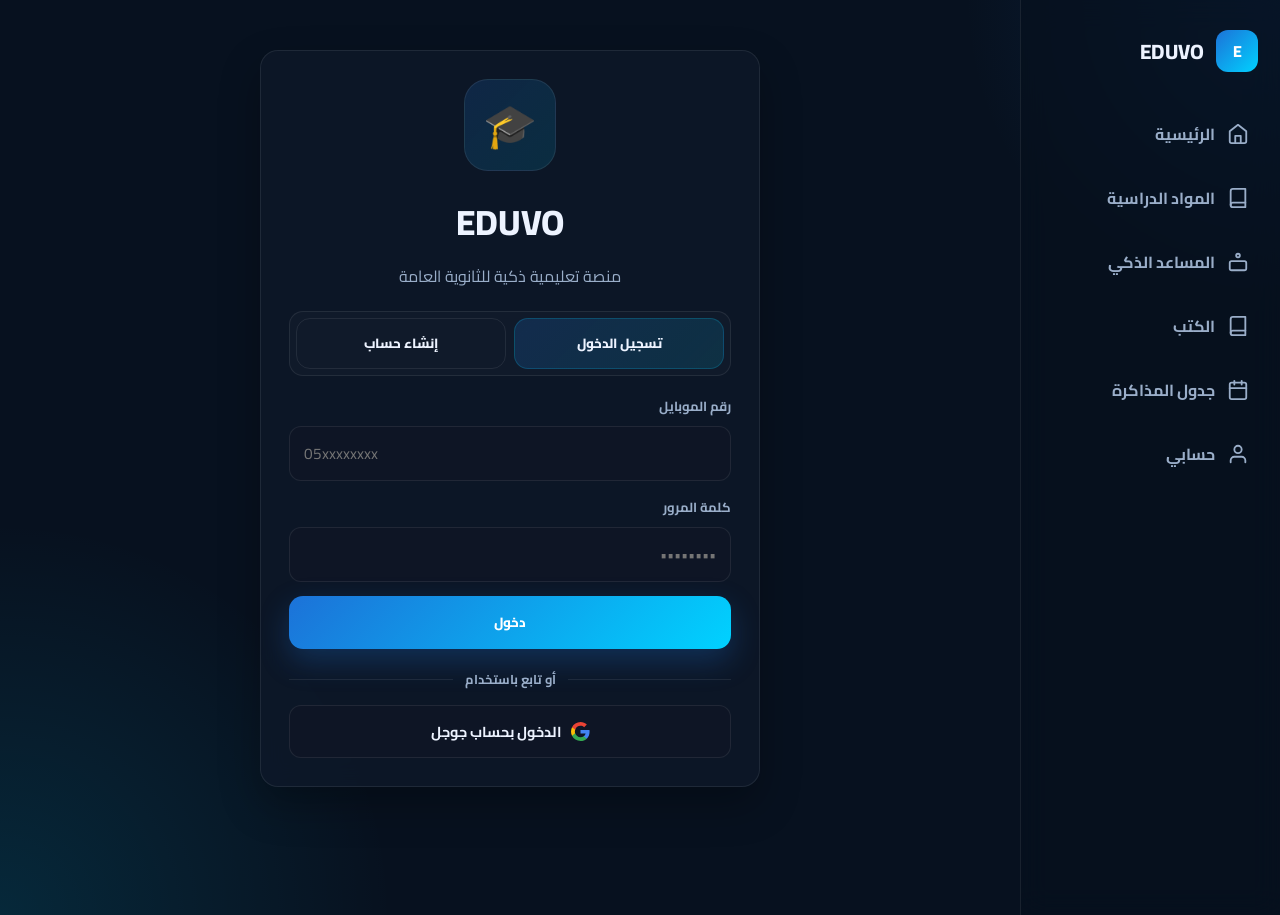
==== index.html @ dee711e6 "Add files via upload" ====
﻿<!DOCTYPE html>
<html lang="ar" dir="rtl">
<head>
  <meta charset="UTF-8" />
  <meta name="viewport" content="width=device-width, initial-scale=1.0, maximum-scale=1.0, user-scalable=no" />
  <title>EDUVO | منصة تعليمية ذكية</title>
  <link rel="preconnect" href="https://fonts.googleapis.com" />
  <link rel="preconnect" href="https://fonts.gstatic.com" crossorigin />
  <link href="https://fonts.googleapis.com/css2?family=Cairo:wght@300;400;500;600;700;800&display=swap" rel="stylesheet" />
  <style>
    :root {
      --bg: #07111f;
      --bg-soft: #0d1a2f;
      --bg-card: rgba(15, 25, 42, 0.78);
      --bg-card-strong: rgba(19, 30, 48, 0.9);
      --bg-input: rgba(15, 23, 38, 0.9);
      --accent: #1c72d8;
      --accent-2: #00d2ff;
      --gold: #ffb703;
      --text: #edf3ff;
      --muted: #9aaec9;
      --border: rgba(255,255,255,0.08);
      --shadow: 0 18px 40px rgba(0,0,0,0.28);
      --sidebar-width: 260px;
    }

    body.light-theme {
      --bg: #edf4ff;
      --bg-soft: #f8fbff;
      --bg-card: rgba(255,255,255,0.82);
      --bg-card-strong: rgba(255,255,255,0.94);
      --bg-input: #e8eef8;
      --accent: #1c72d8;
      --accent-2: #2c9efc;
      --gold: #d97706;
      --text: #11213c;
      --muted: #5d7290;
      --border: rgba(17, 33, 60, 0.09);
      --shadow: 0 16px 34px rgba(20, 40, 70, 0.08);
    }

    * { box-sizing: border-box; margin: 0; padding: 0; font-family: 'Cairo', sans-serif; }

    html, body {
      width: 100%;
      min-height: 100%;
      background:
        radial-gradient(circle at top right, rgba(28, 114, 216, 0.18), transparent 20%),
        radial-gradient(circle at bottom left, rgba(0, 210, 255, 0.12), transparent 25%),
        var(--bg);
      color: var(--text);
      direction: rtl;
      overflow-x: hidden;
    }

    body {
      -webkit-tap-highlight-color: transparent;
    }

    #app-shell {
      display: flex;
      width: 100vw;
      min-height: 100vh;
      background: transparent;
    }

    .sidebar {
      width: var(--sidebar-width);
      background: rgba(7, 16, 29, 0.7);
      border-left: 1px solid var(--border);
      backdrop-filter: blur(14px);
      -webkit-backdrop-filter: blur(14px);
      padding: 22px 16px;
      display: flex;
      flex-direction: column;
      gap: 8px;
    }

    body.light-theme .sidebar {
      background: rgba(255,255,255,0.72);
    }

    .main-content {
      flex: 1;
      position: relative;
      overflow-y: auto;
      padding: 20px 18px 110px;
      background: transparent;
    }

    .screen {
      display: none;
      max-width: 1100px;
      margin: 0 auto;
      min-height: 100%;
    }

    .screen.active {
      display: block;
      animation: screenFadeIn 0.4s ease;
    }

    @keyframes screenFadeIn {
      from { opacity: 0; transform: translateY(10px); }
      to { opacity: 1; transform: translateY(0); }
    }

    @keyframes fadeInUp {
      from { opacity: 0; transform: translateY(16px); }
      to { opacity: 1; transform: translateY(0); }
    }

    .fade-in-up {
      animation: fadeInUp 0.5s ease both;
    }

    .glass-card {
      background: var(--bg-card);
      border: 1px solid var(--border);
      backdrop-filter: blur(12px);
      -webkit-backdrop-filter: blur(12px);
      border-radius: 18px;
      padding: 20px;
      box-shadow: var(--shadow);
      margin-bottom: 18px;
      transition: transform 0.25s ease, box-shadow 0.25s ease, border-color 0.25s ease;
    }

    .glass-card:hover {
      transform: translateY(-3px);
      border-color: rgba(0,210,255,0.25);
      box-shadow: 0 12px 30px rgba(0,0,0,0.25);
    }

    button, .btn-primary, .btn-secondary, .btn-social {
      transition: transform 0.15s ease, opacity 0.15s ease, filter 0.15s ease;
    }

    button:active, .btn-primary:active, .btn-secondary:active, .btn-social:active {
      transform: scale(0.97);
    }

    .header {
      display: flex;
      justify-content: space-between;
      align-items: center;
      margin-bottom: 18px;
      padding-top: 4px;
    }

    .header h2, .header h1, .glass-card h3, .glass-card h4 { color: var(--text); }

    .sidebar-item, .nav-item {
      display: flex;
      align-items: center;
      gap: 12px;
      color: var(--muted);
      background: transparent;
      border: 1px solid transparent;
      border-radius: 12px;
      padding: 12px 14px;
      cursor: pointer;
      transition: 0.3s ease;
      font-weight: 700;
    }

    .sidebar-item.active, .nav-item.active {
      background: rgba(0, 210, 255, 0.1);
      color: var(--accent-2);
      border-color: rgba(0, 210, 255, 0.2);
    }

    .svg-icon {
      width: 22px;
      height: 22px;
      stroke: currentColor;
      fill: none;
      stroke-width: 2;
      stroke-linecap: round;
      stroke-linejoin: round;
    }

    .input-control, select, input {
      width: 100%;
      border: 1px solid var(--border);
      border-radius: 12px;
      background: var(--bg-input);
      padding: 12px 14px;
      color: var(--text);
      outline: none;
      font-size: 0.96rem;
      transition: 0.2s ease;
    }

    .input-control:focus, select:focus, input:focus {
      border-color: rgba(0, 210, 255, 0.5);
      box-shadow: 0 0 0 3px rgba(0,210,255,0.12);
    }

    .input-group {
      margin-bottom: 14px;
    }

    .input-group label {
      display: block;
      margin-bottom: 8px;
      color: var(--muted);
      font-weight: 700;
      font-size: 0.82rem;
    }

    .btn-primary, .btn-secondary {
      display: inline-flex;
      justify-content: center;
      align-items: center;
      width: 100%;
      border: none;
      border-radius: 14px;
      cursor: pointer;
      font-weight: 800;
      padding: 14px 18px;
      transition: transform 0.2s ease, opacity 0.2s ease;
    }

    .btn-primary {
      color: white;
      background: linear-gradient(135deg, var(--accent), var(--accent-2));
      box-shadow: 0 12px 30px rgba(28,114,216,0.28);
    }

    .btn-primary:hover, .btn-secondary:hover { transform: translateY(-1px); }

    .btn-secondary {
      color: var(--text);
      background: transparent;
      border: 1px solid var(--border);
    }

    .auth-form { display: none; }
    .auth-form.active { display: block; }
    .auth-tab.active {
      background: linear-gradient(135deg, rgba(28,114,216,0.2), rgba(0,210,255,0.12));
      border-color: rgba(0,210,255,0.2);
      color: var(--text);
    }

    .social-divider {
      display: flex;
      align-items: center;
      gap: 12px;
      margin: 18px 0 14px;
      color: var(--muted);
      font-size: 0.8rem;
      font-weight: 700;
    }

    .social-divider::before, .social-divider::after {
      content: "";
      flex: 1;
      height: 1px;
      background: var(--border);
    }

    .social-buttons {
      display: grid;
      grid-template-columns: repeat(2, minmax(0, 1fr));
      gap: 10px;
    }

    .btn-social {
      display: flex;
      align-items: center;
      justify-content: center;
      gap: 9px;
      border-radius: 12px;
      border: 1px solid var(--border);
      background: var(--bg-input);
      color: var(--text);
      padding: 12px 10px;
      font-weight: 700;
      font-size: 0.9rem;
      cursor: pointer;
      transition: transform 0.2s ease, border-color 0.2s ease;
    }

    .btn-social:hover {
      transform: translateY(-1px);
      border-color: rgba(255,255,255,0.22);
    }

    .btn-social svg { width: 19px; height: 19px; flex-shrink: 0; }

    .grid-2 {
      display: grid;
      grid-template-columns: repeat(2, minmax(0, 1fr));
      gap: 16px;
    }

    .subject-card {
      background: var(--bg-card);
      border: 1px solid var(--border);
      border-radius: 18px;
      padding: 18px;
      cursor: pointer;
      transition: transform 0.2s ease, border-color 0.2s ease;
      box-shadow: var(--shadow);
    }

    .subject-card:hover {
      transform: translateY(-2px);
      border-color: rgba(0,210,255,0.24);
    }

    .subject-details-panel {
      display: flex;
      flex-direction: column;
      gap: 18px;
    }

    .subject-feature {
      display: flex;
      gap: 16px;
      padding: 18px;
      border-radius: 18px;
      background: rgba(28,114,216,0.08);
      border: 1px solid rgba(0,210,255,0.18);
    }

    .subject-feature-icon {
      width: 58px;
      height: 58px;
      border-radius: 16px;
      background: linear-gradient(135deg, var(--accent), var(--accent-2));
      display: flex;
      align-items: center;
      justify-content: center;
      font-size: 1.8rem;
      flex-shrink: 0;
    }

    .teacher-grid {
      display: grid;
      grid-template-columns: repeat(2, minmax(0, 1fr));
      gap: 14px;
    }

    .teacher-card {
      background: rgba(255,255,255,0.02);
      border: 1px solid var(--border);
      border-radius: 14px;
      padding: 14px;
    }

    .teacher-head {
      display: flex;
      gap: 12px;
      align-items: center;
      margin-bottom: 10px;
    }

    .teacher-photo {
      width: 58px;
      height: 58px;
      border-radius: 50%;
      object-fit: cover;
      border: 2px solid rgba(0,210,255,0.22);
    }

    .teacher-name {
      font-weight: 800;
      margin-bottom: 4px;
    }

    .teacher-meta {
      display: flex;
      justify-content: space-between;
      font-size: 0.72rem;
      color: var(--muted);
    }

    .teacher-card p {
      color: var(--muted);
      line-height: 1.7;
      margin-bottom: 8px;
    }

    .teacher-cta {
      display: inline-flex;
      justify-content: center;
      align-items: center;
      text-decoration: none;
      width: 100%;
      background: linear-gradient(135deg, var(--accent), var(--accent-2));
      color: white;
      border-radius: 10px;
      padding: 10px 12px;
      font-weight: 700;
    }

    .bottom-nav {
      position: fixed;
      left: 50%;
      bottom: 12px;
      transform: translateX(-50%);
      width: calc(100% - 18px);
      max-width: 520px;
      height: 74px;
      background: rgba(13, 18, 30, 0.7);
      border: 1px solid var(--border);
      border-radius: 20px;
      backdrop-filter: blur(16px);
      -webkit-backdrop-filter: blur(16px);
      box-shadow: var(--shadow);
      display: none;
      justify-content: space-around;
      align-items: center;
      z-index: 10;
    }

    body.light-theme .bottom-nav {
      background: rgba(255,255,255,0.8);
    }

    .nav-item {
      width: 25%;
      height: 100%;
      flex-direction: column;
      justify-content: center;
      gap: 4px;
      font-size: 0.7rem;
      border-radius: 14px;
    }

    .chat-container {
      display: flex;
      flex-direction: column;
      gap: 10px;
      min-height: 300px;
      max-height: 48vh;
      overflow-y: auto;
      background: rgba(255,255,255,0.02);
      border: 1px solid var(--border);
      border-radius: 18px;
      padding: 14px;
      margin-bottom: 14px;
    }

    .chat-bubble {
      max-width: 82%;
      padding: 12px 16px;
      border-radius: 15px;
      line-height: 1.7;
      font-size: 0.9rem;
    }

    .chat-ai {
      align-self: flex-start;
      background: var(--bg-card-strong);
      border: 1px solid var(--border);
      color: var(--text);
    }

    .chat-user {
      align-self: flex-end;
      background: linear-gradient(135deg, var(--accent), var(--accent-2));
      color: white;
    }

    @media (max-width: 980px) {
      .sidebar { display: none; }
      .main-content { padding-bottom: 120px; }
      .bottom-nav { display: flex; }
      .teacher-grid, .grid-2 { grid-template-columns: 1fr; }
    }

    @media (max-width: 560px) {
      .glass-card { padding: 16px; }
      .header h2 { font-size: 1.4rem; }
      .subject-feature { flex-direction: column; }
    }
  </style>
</head>
<body>
  <div id="app-shell">
    <aside class="sidebar" aria-label="قائمة جانبية">
      <div style="display:flex; align-items:center; gap:12px; margin-bottom:18px; padding:8px 6px;">
        <div style="width:42px; height:42px; display:flex; align-items:center; justify-content:center; border-radius:12px; background:linear-gradient(135deg, var(--accent), var(--accent-2)); font-weight:800; color:#fff;">E</div>
        <div style="font-size:1.3rem; font-weight:800;">EDUVO</div>
      </div>

      <div class="sidebar-item active" data-target="screen-dashboard">
        <svg class="svg-icon" viewBox="0 0 24 24"><path d="M3 9l9-7 9 7v11a2 2 0 0 1-2 2H5a2 2 0 0 1-2-2z"/><path d="M9 21v-7h6v7"/></svg>
        <span>الرئيسية</span>
      </div>
      <div class="sidebar-item" data-target="screen-subjects">
        <svg class="svg-icon" viewBox="0 0 24 24"><path d="M4 19.5A2.5 2.5 0 0 1 6.5 17H20"/><path d="M6.5 2H20v20H6.5A2.5 2.5 0 0 1 4 19.5v-15A2.5 2.5 0 0 1 6.5 2z"/></svg>
        <span>المواد الدراسية</span>
      </div>
      <div class="sidebar-item" data-target="screen-ai">
        <svg class="svg-icon" viewBox="0 0 24 24"><rect x="3" y="11" width="18" height="10" rx="2"/><circle cx="12" cy="5" r="2"/></svg>
        <span>المساعد الذكي</span>
      </div>
      <div class="sidebar-item" data-target="screen-books">
        <svg class="svg-icon" viewBox="0 0 24 24"><path d="M4 19.5A2.5 2.5 0 0 1 6.5 17H20"/><path d="M6.5 2H20v20H6.5A2.5 2.5 0 0 1 4 19.5v-15A2.5 2.5 0 0 1 6.5 2z"/></svg>
        <span>الكتب</span>
      </div>
      <div class="sidebar-item" data-target="screen-planner">
        <svg class="svg-icon" viewBox="0 0 24 24"><rect x="3" y="4" width="18" height="18" rx="2"/><line x1="16" y1="2" x2="16" y2="6"/><line x1="8" y1="2" x2="8" y2="6"/><line x1="3" y1="10" x2="21" y2="10"/></svg>
        <span>جدول المذاكرة</span>
      </div>
      <div class="sidebar-item" data-target="screen-profile">
        <svg class="svg-icon" viewBox="0 0 24 24"><path d="M20 21v-2a4 4 0 0 0-4-4H8a4 4 0 0 0-4 4v2"/><circle cx="12" cy="7" r="4"/></svg>
        <span>حسابي</span>
      </div>
    </aside>

    <main class="main-content">
      <section id="screen-auth" class="screen active">
        <div style="max-width: 500px; margin: 30px auto 0;">
          <div class="glass-card" style="padding: 28px;">
            <div style="text-align: center; margin-bottom: 20px;">
              <div style="width: 92px; height: 92px; display:flex; align-items:center; justify-content:center; border-radius: 24px; margin: 0 auto 18px; background: linear-gradient(135deg, rgba(28,114,216,0.18), rgba(0,210,255,0.12)); border: 1px solid var(--border); font-size: 2.7rem;">🎓</div>
              <h1 style="font-size: 2.2rem; font-weight: 800; margin-bottom: 6px;">EDUVO</h1>
              <p style="color: var(--muted);">منصة تعليمية ذكية للثانوية العامة</p>
            </div>

            <div style="display:flex; gap:8px; background: rgba(255,255,255,0.02); border:1px solid var(--border); border-radius:14px; padding:6px; margin-bottom:18px;">
              <button type="button" class="btn-secondary auth-tab active" data-auth-tab="login" style="width:50%; padding:12px 10px;">تسجيل الدخول</button>
              <button type="button" class="btn-secondary auth-tab" data-auth-tab="signup" style="width:50%; padding:12px 10px;">إنشاء حساب</button>
            </div>

            <form id="login-form" class="auth-form active">
              <div class="input-group">
                <label>رقم الموبايل</label>
                <input id="login-phone" type="tel" inputmode="numeric" class="input-control" placeholder="05xxxxxxxx" />
              </div>
              <div class="input-group">
                <label>كلمة المرور</label>
                <input id="login-password" type="password" class="input-control" placeholder="••••••••" />
              </div>
              <button type="button" id="login-btn" class="btn-primary">دخول</button>

              <div class="social-divider"><span>أو تابع باستخدام</span></div>
              <div class="social-buttons" style="grid-template-columns: 1fr;">
                <button type="button" class="btn-social" id="google-login-btn">
                  <svg viewBox="0 0 24 24"><path fill="#4285F4" d="M23.49 12.27c0-.79-.07-1.54-.19-2.27H12v4.51h6.47c-.29 1.48-1.14 2.73-2.4 3.58v3h3.86c2.26-2.09 3.56-5.17 3.56-8.82z"/><path fill="#34A853" d="M12 24c3.24 0 5.95-1.08 7.93-2.91l-3.86-3c-1.08.72-2.45 1.15-4.07 1.15-3.13 0-5.78-2.11-6.73-4.96H1.29v3.09C3.26 21.3 7.31 24 12 24z"/><path fill="#FBBC05" d="M5.27 14.28A7.2 7.2 0 0 1 4.89 12c0-.79.14-1.56.38-2.28V6.63H1.29A11.96 11.96 0 0 0 0 12c0 1.93.46 3.76 1.29 5.37l3.98-3.09z"/><path fill="#EA4335" d="M12 4.75c1.76 0 3.34.6 4.58 1.79l3.43-3.43C17.94 1.19 15.24 0 12 0 7.31 0 3.26 2.7 1.29 6.63l3.98 3.09C6.22 6.86 8.87 4.75 12 4.75z"/></svg>
                  <span>الدخول بحساب جوجل</span>
                </button>
              </div>
            </form>

            <form id="signup-form" class="auth-form">
              <div class="input-group">
                <label>اسم الطالب الثلاثي</label>
                <input id="signup-name" type="text" class="input-control" placeholder="أحمد محمد علي" />
              </div>
              <div class="input-group">
                <label>رقم الموبايل</label>
                <input id="signup-phone" type="tel" inputmode="numeric" class="input-control" placeholder="05xxxxxxxx" />
              </div>
              <div class="input-group">
                <label>الصف الدراسي</label>
                <select id="signup-grade" class="input-control">
                  <option value="الصف الأول الثانوي">الصف الأول الثانوي</option>
                  <option value="الصف الثاني الثانوي - باكالوريا">الصف الثاني الثانوي - باكالوريا</option>
                  <option value="الصف الثالث الثانوي">الصف الثالث الثانوي</option>
                </select>
              </div>
              <div class="input-group">
                <label>كلمة السر</label>
                <input id="signup-password" type="password" class="input-control" placeholder="••••••••" />
              </div>
              <div class="input-group">
                <label>تأكيد كلمة السر</label>
                <input id="signup-confirm" type="password" class="input-control" placeholder="••••••••" />
              </div>
              <button type="button" id="signup-btn" class="btn-primary">إنشاء الحساب</button>

              <div class="social-divider"><span>أو تابع باستخدام</span></div>
              <div class="social-buttons" style="grid-template-columns: 1fr;">
                <button type="button" class="btn-social" id="google-signup-btn">
                  <svg viewBox="0 0 24 24"><path fill="#4285F4" d="M23.49 12.27c0-.79-.07-1.54-.19-2.27H12v4.51h6.47c-.29 1.48-1.14 2.73-2.4 3.58v3h3.86c2.26-2.09 3.56-5.17 3.56-8.82z"/><path fill="#34A853" d="M12 24c3.24 0 5.95-1.08 7.93-2.91l-3.86-3c-1.08.72-2.45 1.15-4.07 1.15-3.13 0-5.78-2.11-6.73-4.96H1.29v3.09C3.26 21.3 7.31 24 12 24z"/><path fill="#FBBC05" d="M5.27 14.28A7.2 7.2 0 0 1 4.89 12c0-.79.14-1.56.38-2.28V6.63H1.29A11.96 11.96 0 0 0 0 12c0 1.93.46 3.76 1.29 5.37l3.98-3.09z"/><path fill="#EA4335" d="M12 4.75c1.76 0 3.34.6 4.58 1.79l3.43-3.43C17.94 1.19 15.24 0 12 0 7.31 0 3.26 2.7 1.29 6.63l3.98 3.09C6.22 6.86 8.87 4.75 12 4.75z"/></svg>
                  <span>التسجيل بحساب جوجل</span>
                </button>
              </div>
            </form>
          </div>
        </div>
      </section>

      <section id="screen-dashboard" class="screen">
        <div class="header">
          <div>
            <span style="display:block; color: var(--muted); font-size: 0.8rem; margin-bottom: 4px;">مرحباً بك 👋</span>
            <h2 id="dashboard-greeting">مرحباً في EDUVO</h2>
          </div>
        </div>

        <div class="glass-card" style="background: rgba(255,183,3,0.08); border-color: rgba(255,183,3,0.25);">
          <div style="display:flex; justify-content:space-between; align-items:center; gap:14px;">
            <div>
              <div style="font-weight: 800; color: var(--gold); font-size: 0.8rem; margin-bottom: 6px;">تنبيه دراسي</div>
              <div id="dashboard-alert" style="color: var(--text); line-height: 1.7;">راجع وحدتي اليوم في الرياضيات واللغة العربية قبل الساعة 8 مساءً.</div>
            </div>
            <div style="font-size: 2rem;">⏰</div>
          </div>
        </div>

        <div class="glass-card" style="display:flex; justify-content:space-between; align-items:center; gap:16px; flex-wrap:wrap;">
          <div>
            <div style="color: var(--muted); font-size: 0.8rem;">المسار التعليمي</div>
            <h3 style="margin-top: 6px; font-size: 1.35rem;">مسارك اليوم</h3>
          </div>
          <div style="font-size: 1.8rem; font-weight: 800; color: var(--accent-2);">72%</div>
        </div>

        <div class="glass-card" data-target="screen-ai" style="cursor: pointer;">
          <h3 style="margin-bottom: 8px;">🤖 المساعد الذكي</h3>
          <p style="color: var(--muted); line-height:1.7;">لديك سؤال أو مفهوم يحتاج توضيح؟ اسأل EDUVO AI مباشرة وستحصل على شرح سريع ومباشر.</p>
        </div>

        <div class="glass-card" data-target="screen-books" style="cursor: pointer;">
          <h3 style="margin-bottom: 8px;">📚 الكتب</h3>
          <p style="color: var(--muted); line-height:1.7;">تصفح كتب المواد وافتح ملفات PDF الخاصة بها مباشرة.</p>
        </div>

        <div class="glass-card" data-target="screen-planner" style="cursor: pointer;">
          <h3 style="margin-bottom: 8px;">🗓️ جدول المذاكرة</h3>
          <p style="color: var(--muted); line-height:1.7;">نظّم وقتك بنفسك وحدد مواعيد المذاكرة الخاصة بك أسبوعيًا.</p>
        </div>

        <div class="glass-card">
          <h3 style="margin-bottom: 12px;">الإرشادات العامة</h3>
          <div style="display:grid; gap:12px;">
            <div style="padding:14px 16px; border-radius:12px; background: rgba(28,114,216,0.08); border:1px solid rgba(0,210,255,0.14);">
              <strong style="display:block; margin-bottom:4px;">نقطة تركيز اليوم</strong>
              <span style="color: var(--muted);">مراجعة أسئلة التطبيق في الفيزياء خلال 30 دقيقة.</span>
            </div>
            <div style="padding:14px 16px; border-radius:12px; background: rgba(28,114,216,0.08); border:1px solid rgba(0,210,255,0.14);">
              <strong style="display:block; margin-bottom:4px;">خطة الدراسة</strong>
              <span style="color: var(--muted);">من 6:00 إلى 7:00: رياضيات • من 7:30 إلى 8:15: لغة عربية.</span>
            </div>
          </div>
        </div>

        <div class="glass-card">
          <h3 style="margin-bottom: 14px;">المسار التعليمي</h3>
          <div style="display:grid; gap:12px;">
            <div style="display:flex; align-items:center; gap:10px;">
              <div style="width:12px; height:12px; border-radius:50%; background: var(--accent-2);"></div>
              <div style="flex:1;">
                <strong>المرحلة الحالية</strong>
                <div style="color: var(--muted);">الوحدة الثالثة: الجبر والتطبيقات</div>
              </div>
            </div>
            <div style="display:flex; align-items:center; gap:10px;">
              <div style="width:12px; height:12px; border-radius:50%; background: var(--gold);"></div>
              <div style="flex:1;">
                <strong>الأهداف اليوم</strong>
                <div style="color: var(--muted);">إكمال 4 تمارين و1 اختبار قصير</div>
              </div>
            </div>
          </div>
        </div>
      </section>

      <section id="screen-subjects" class="screen">
        <div class="header">
          <h2>المواد الدراسية 📚</h2>
        </div>
        <div id="subjects-grid" class="grid-2"></div>
      </section>

      <section id="screen-subject-detail" class="screen">
        <div class="header">
          <h2 id="subject-detail-title">المادة</h2>
        </div>
        <div id="subject-detail-content" class="subject-details-panel"></div>
        <button type="button" class="btn-secondary" id="back-to-subjects" style="margin-top: 18px;">رجوع إلى المواد</button>
      </section>

      <section id="screen-ai" class="screen">
        <div class="header">
          <h2>المساعد الذكي 🤖</h2>
        </div>
        <div class="chat-container" id="chat-box">
          <div class="chat-bubble chat-ai">أهلاً بك! أنا EDUVO AI، يمكنك سؤالي عن أي مفهوم أو تمرين وسأشرح لك بطريقة بسيطة ومباشرة.</div>
        </div>
        <div style="display:flex; gap:10px; align-items:center;">
          <input id="ai-input" type="text" class="input-control" placeholder="اكتب سؤالك هنا..." style="flex:1;" />
          <button type="button" id="send-ai" class="btn-primary" style="width: auto; min-width: 120px;">إرسال</button>
        </div>
      </section>

      <section id="screen-books" class="screen">
        <div class="header">
          <h2>الكتب 📚</h2>
        </div>
        <div id="books-container"></div>
      </section>

      <section id="screen-planner" class="screen">
        <div class="header">
          <h2>جدول المذاكرة 🗓️</h2>
        </div>

        <div class="glass-card">
          <h4 style="margin-bottom: 14px;">إضافة مهمة مذاكرة</h4>
          <div class="input-group">
            <label>عنوان المهمة</label>
            <input type="text" id="planner-title" class="input-control" placeholder="مثال: مراجعة الوحدة الثالثة رياضيات" />
          </div>
          <div style="display:grid; grid-template-columns: 1fr 1fr; gap:10px;">
            <div class="input-group">
              <label>اليوم</label>
              <select id="planner-day" class="input-control">
                <option value="السبت">السبت</option>
                <option value="الأحد">الأحد</option>
                <option value="الاثنين">الاثنين</option>
                <option value="الثلاثاء">الثلاثاء</option>
                <option value="الأربعاء">الأربعاء</option>
                <option value="الخميس">الخميس</option>
                <option value="الجمعة">الجمعة</option>
              </select>
            </div>
            <div class="input-group">
              <label>الوقت</label>
              <input type="time" id="planner-time" class="input-control" />
            </div>
          </div>
          <button type="button" id="planner-add-btn" class="btn-primary">➕ إضافة إلى الجدول</button>
        </div>

        <div id="planner-list"></div>
      </section>

      <section id="screen-profile" class="screen">
        <div class="header">
          <h2>حسابي 👤</h2>
        </div>

        <div class="glass-card" style="text-align:center;">
          <div id="profile-avatar" style="width:72px; height:72px; border-radius:50%; background:linear-gradient(135deg, var(--accent), var(--accent-2)); margin:0 auto 12px; display:flex; align-items:center; justify-content:center; font-weight:800; font-size:1.85rem; color:#fff;">ع</div>
          <h3 id="profile-name">اسم الطالب</h3>
          <p id="profile-phone" style="color: var(--muted); margin-top: 6px;">0500000000</p>
          <p id="profile-grade" style="color: var(--accent-2); font-weight:700; margin-top: 6px;">الصف الثالث الثانوي</p>
          <button type="button" id="edit-profile-toggle" class="btn-secondary" style="margin-top: 16px; width: auto; padding: 10px 22px;">تعديل البيانات</button>

          <div id="edit-profile-form" style="display:none; text-align:right; margin-top: 18px; padding-top: 18px; border-top: 1px solid var(--border);">
            <div class="input-group">
              <label>الاسم الثلاثي</label>
              <input id="edit-profile-name" type="text" class="input-control" />
            </div>
            <div class="input-group">
              <label>الصف الدراسي</label>
              <select id="edit-profile-grade" class="input-control">
                <option value="الصف الأول الثانوي">الصف الأول الثانوي</option>
                <option value="الصف الثاني الثانوي - باكالوريا">الصف الثاني الثانوي - باكالوريا</option>
                <option value="الصف الثالث الثانوي">الصف الثالث الثانوي</option>
              </select>
            </div>
            <button type="button" id="save-profile-btn" class="btn-primary">حفظ التغييرات</button>
          </div>
        </div>

        <div class="glass-card" data-target="screen-books" style="cursor: pointer;">
          <div style="display:flex; justify-content:space-between; align-items:center;">
            <span>📚 الكتب</span>
            <span>←</span>
          </div>
        </div>

        <div class="glass-card">
          <h3 style="margin-bottom: 14px;">الإعدادات</h3>
          <div style="display:grid; gap: 12px;">
            <div style="display:flex; justify-content:space-between; align-items:center; gap:12px; flex-wrap:wrap;">
              <label style="font-weight:700; color: var(--muted);">المظهر</label>
              <select id="theme-select" class="input-control" style="width: 190px; max-width: 100%;">
                <option value="dark">الوضع الداكن</option>
                <option value="light">الوضع الفاتح</option>
              </select>
            </div>
            <div style="display:flex; justify-content:space-between; align-items:center; gap:12px; flex-wrap:wrap;">
              <label style="font-weight:700; color: var(--muted);">اللغة</label>
              <select id="language-select" class="input-control" style="width: 190px; max-width: 100%;">
                <option value="ar">العربية</option>
              </select>
            </div>
            <div style="display:flex; justify-content:space-between; align-items:center; gap:12px; flex-wrap:wrap;">
              <label style="font-weight:700; color: var(--muted);">نوع الجهاز</label>
              <select id="layout-select" class="input-control" style="width: 190px; max-width: 100%;">
                <option value="mobile">عرض الموبايل</option>
                <option value="tablet">عرض التابلت</option>
                <option value="desktop">عرض الكمبيوتر/اللابتوب</option>
              </select>
            </div>
          </div>
        </div>

        <div class="glass-card" onclick="window.open('developer.html', '_blank');" style="cursor:pointer;">
          <div style="display:flex; justify-content:space-between; align-items:center;">
            <span>حول EDUVO (صفحة المطور)</span>
            <span>←</span>
          </div>
        </div>

        <button type="button" id="logout-btn" class="btn-secondary" style="color:#ef4444; border-color: rgba(239,68,68,0.24); margin-top: 8px;">تسجيل الخروج</button>
      </section>
    </main>

    <nav class="bottom-nav" aria-label="التنقل السفلي">
      <div class="nav-item active" data-target="screen-dashboard">
        <svg class="svg-icon" viewBox="0 0 24 24"><path d="M3 9l9-7 9 7v11a2 2 0 0 1-2 2H5a2 2 0 0 1-2-2z"/><path d="M9 21v-7h6v7"/></svg>
        <span>الرئيسية</span>
      </div>
      <div class="nav-item" data-target="screen-subjects">
        <svg class="svg-icon" viewBox="0 0 24 24"><path d="M4 19.5A2.5 2.5 0 0 1 6.5 17H20"/><path d="M6.5 2H20v20H6.5A2.5 2.5 0 0 1 4 19.5v-15A2.5 2.5 0 0 1 6.5 2z"/></svg>
        <span>المواد</span>
      </div>
      <div class="nav-item" data-target="screen-ai">
        <svg class="svg-icon" viewBox="0 0 24 24"><rect x="3" y="11" width="18" height="10" rx="2"/><circle cx="12" cy="5" r="2"/></svg>
        <span>المساعد</span>
      </div>
      <div class="nav-item" data-target="screen-profile">
        <svg class="svg-icon" viewBox="0 0 24 24"><path d="M20 21v-2a4 4 0 0 0-4-4H8a4 4 0 0 0-4 4v2"/><circle cx="12" cy="7" r="4"/></svg>
        <span>حسابي</span>
      </div>
    </nav>
  </div>

  <script>
    const USERS_KEY = 'eduvo_users_v1';
    const SESSION_KEY = 'eduvo_session_v1';
    const SETTINGS_KEY = 'eduvo_settings_v1';

    // كل البيانات القابلة للتغيير (Client ID، المواد، المدرسين، الكتب) بقت في data.json
    // مفيش أي بيانات حساسة أو محتوى ثابت هنا في index.html خالص
    let appConfig = { googleClientId: '', aiEndpoint: '', subjects: [], teachers: [], books: [], app: {} };

    async function loadAppConfig() {
      try {
        const res = await fetch('data.json', { cache: 'no-store' });
        if (res.ok) {
          const data = await res.json();
          appConfig = { ...appConfig, ...data };
          const flatTeachers = appConfig.teachers || [];
          subjects = (appConfig.subjects || []).map(subject => ({
            ...subject,
            teachers: flatTeachers.filter(t => t.subjectId === subject.id)
          }));
        }
      } catch (err) {
        console.warn('تعذر تحميل data.json — تأكد إنه في نفس مجلد index.html', err);
      }
    }

    let googleSdkLoading = false;

    // بيانات المواد والمدرسين بقت في data.json
    let subjects = [];

    // بيانات الكتب بقت في data.json (appConfig.books)

    const aiKnowledge = {
      math: [
        { keywords: ['معادلة', 'المعادلات', 'مجهول'], reply: 'لحل معادلة من الدرجة الأولى: اجمع كل حدود المجهول في طرف والأعداد في الطرف الآخر، ثم اقسم على معامل المجهول. مثال: 2س + 4 = 10 → 2س = 6 → س = 3.' },
        { keywords: ['هندسة', 'مثلث', 'زاوية', 'محيط', 'مساحة'], reply: 'في الهندسة: محيط المستطيل = 2×(الطول+العرض)، مساحته = الطول×العرض. مجموع زوايا أي مثلث = 180°. اكتب المعطيات على شكل رسم يساعدك تشوف العلاقة بسهولة.' },
        { keywords: ['تفاضل', 'مشتقة'], reply: 'المشتقة بتقيس معدل تغيّر الدالة. القاعدة الأساسية: مشتقة س^ن = ن×س^(ن-1). ابدأ دايمًا بتبسيط الدالة قبل ما تشتق.' },
        { keywords: ['تكامل'], reply: 'التكامل هو عكس التفاضل. تكامل س^ن = س^(ن+1)/(ن+1) + ثابت. لا تنسَ إضافة ثابت التكامل (+C) في التكامل غير المحدود.' },
        { keywords: ['كسر', 'كسور'], reply: 'لجمع أو طرح الكسور لازم تتحد المقامات أولاً (بإيجاد المضاعف المشترك الأصغر)، وبعدين تجمع أو تطرح البسوط فقط.' },
        { keywords: ['نسبة مئوية', 'نسبة%', '%'], reply: 'النسبة المئوية = (الجزء ÷ الكل) × 100. لو عايز تحسب جزء من نسبة: القيمة = (النسبة ÷ 100) × الكل.' }
      ],
      physics: [
        { keywords: ['نيوتن', 'قانون الحركة', 'قوة'], reply: 'قانون نيوتن الثاني: القوة = الكتلة × التسارع (ق = ك×ت). كل ما زادت الكتلة، احتجت قوة أكبر لنفس التسارع.' },
        { keywords: ['سرعة', 'تسارع', 'حركة'], reply: 'السرعة = المسافة ÷ الزمن. التسارع = التغير في السرعة ÷ الزمن. لو السرعة ثابتة، التسارع = صفر.' },
        { keywords: ['طاقة', 'شغل'], reply: 'الشغل = القوة × المسافة في اتجاه القوة. الطاقة الحركية = ½×الكتلة×(السرعة)². الطاقة لا تفنى ولا تستحدث، بس بتتحول من شكل لآخر.' },
        { keywords: ['كهرباء', 'دائرة', 'مقاومة', 'تيار'], reply: 'قانون أوم: الجهد = التيار × المقاومة (ف = ت×م). في التوصيل على التوالي المقاومة الكلية = مجموع المقاومات. في التوازي، مقلوب المقاومة الكلية = مجموع مقلوب كل مقاومة.' },
        { keywords: ['ضوء', 'انعكاس', 'انكسار'], reply: 'قانون الانعكاس: زاوية السقوط = زاوية الانعكاس. الانكسار بيحصل لما الضوء ينتقل بين وسطين مختلفي الكثافة، والسرعة والاتجاه بيتغيروا.' }
      ],
      chem: [
        { keywords: ['رابطة', 'تساهمية', 'أيونية'], reply: 'الرابطة التساهمية بتحصل بمشاركة إلكترونات بين ذرتين لا فلزيتين. الرابطة الأيونية بتحصل بانتقال إلكترون من فلز إلى لا فلز، فبيتكون أيون موجب وأيون سالب.' },
        { keywords: ['ذرة', 'عدد ذري', 'عدد كتلي', 'بروتون', 'إلكترون'], reply: 'العدد الذري = عدد البروتونات في النواة، وهو اللي بيحدد نوع العنصر. العدد الكتلي = عدد البروتونات + عدد النيوترونات.' },
        { keywords: ['تفاعل', 'موازنة معادلة'], reply: 'لموازنة معادلة كيميائية: تأكد إن عدد ذرات كل عنصر متساوي في الطرفين، وده بضبط المعاملات (الأرقام قبل الصيغ) مش الأرقام السفلية داخل الصيغة.' },
        { keywords: ['حمض', 'قاعدة', 'رقم هيدروجيني', 'ph'], reply: 'الحمض بيطلق أيونات هيدروجين موجبة (H+) في الماء. الرقم الهيدروجيني (pH) من 0 إلى 14: أقل من 7 حمضي، 7 متعادل، أكبر من 7 قاعدي.' },
        { keywords: ['جدول دوري', 'عنصر'], reply: 'الجدول الدوري مرتب حسب العدد الذري تصاعديًا. العناصر في نفس المجموعة (العمود) لها نفس عدد إلكترونات التكافؤ، فبيكون لها خواص كيميائية متشابهة.' }
      ],
      arabic: [
        { keywords: ['فعل', 'مضارع', 'ماضي', 'أمر'], reply: 'الفعل الماضي يدل على حدث انتهى (كتبَ). المضارع يدل على حدث حاضر أو مستقبل (يكتبُ) ويبدأ بحرف من "أنيت". فعل الأمر يطلب حدوث الفعل (اكتبْ).' },
        { keywords: ['جملة اسمية', 'مبتدأ', 'خبر'], reply: 'الجملة الاسمية تبدأ باسم، وتتكون من مبتدأ (الاسم الأول) وخبر (يكمل المعنى). مثال: "الطالبُ مجتهدٌ" — الطالب مبتدأ، مجتهد خبر.' },
        { keywords: ['جملة فعلية', 'فاعل', 'مفعول'], reply: 'الجملة الفعلية تبدأ بفعل، وتتكون من فعل وفاعل (من قام بالفعل)، وقد يأتي بعدها مفعول به (وقع عليه الفعل). مثال: "أكل الولدُ التفاحةَ".' },
        { keywords: ['إعراب'], reply: 'لإعراب أي كلمة: حدد نوعها (اسم/فعل/حرف) ثم موقعها في الجملة (فاعل، مفعول، مبتدأ...) ثم العلامة الإعرابية المناسبة (ضمة، فتحة، كسرة، سكون).' },
        { keywords: ['بلاغة', 'تشبيه', 'استعارة', 'كناية'], reply: 'التشبيه: مقارنة بين شيئين بأداة تشبيه ووجه شبه. الاستعارة: تشبيه محذوف أحد طرفيه. الكناية: تعبير يُقصد به معنى غير المعنى الحرفي المباشر.' }
      ],
      biology: [
        { keywords: ['خلية', 'نواة', 'غشاء'], reply: 'الخلية هي الوحدة الأساسية للكائن الحي. النواة تحتوي المادة الوراثية (DNA) وتتحكم في نشاط الخلية. الغشاء الخلوي ينظم دخول وخروج المواد.' },
        { keywords: ['بناء ضوئي', 'بلاستيدة خضراء'], reply: 'البناء الضوئي بيحصل في البلاستيدات الخضراء، وبيحول ثاني أكسيد الكربون والماء وضوء الشمس إلى جلوكوز وأكسجين.' },
        { keywords: ['جهاز دوري', 'قلب', 'دم'], reply: 'الجهاز الدوري مسؤول عن نقل الدم والأكسجين والغذاء لكل خلايا الجسم عن طريق القلب والأوعية الدموية.' },
        { keywords: ['وراثة', 'جين', 'صفة سائدة', 'صفة متنحية'], reply: 'الصفة السائدة تظهر حتى لو موجودة نسخة واحدة من الجين المسؤول عنها. الصفة المتنحية تحتاج نسختين من الجين عشان تظهر.' },
        { keywords: ['جهاز عصبي', 'خلية عصبية', 'عصبون'], reply: 'الجهاز العصبي بيتكون من المخ والحبل الشوكي والأعصاب، وبينقل الإشارات الكهربائية بين الخلايا العصبية (العصبونات) بسرعة كبيرة.' }
      ]
    };

    function tryCalculate(text) {
      const cleaned = text.replace(/[×xX]/g, '*').replace(/÷/g, '/');
      const arithMatch = cleaned.match(/^[\s\d+\-*/().]+$/);
      if (arithMatch && /\d/.test(cleaned) && /[+\-*/]/.test(cleaned)) {
        try {
          const result = Function('"use strict"; return (' + cleaned + ')')();
          if (typeof result === 'number' && isFinite(result)) {
            return `الناتج = ${Number(result.toFixed(6)).toString().replace(/\.0+$/, '')}`;
          }
        } catch { /* ليست عملية حسابية صحيحة */ }
      }
      return null;
    }

    function trySolveLinearEquation(text) {
      const normalized = text.replace(/×/g, '*').replace(/÷/g, '/');
      const match = normalized.match(/(-?\d*\.?\d*)\s*([a-zA-Zأ-ي])\s*([+-]\s*\d+\.?\d*)?\s*=\s*(-?\d+\.?\d*)/);
      if (!match) return null;

      let [, coefRaw, , addRaw, rhsRaw] = match;
      const coef = coefRaw === '' || coefRaw === '-' ? (coefRaw === '-' ? -1 : 1) : parseFloat(coefRaw);
      const add = addRaw ? parseFloat(addRaw.replace(/\s/g, '')) : 0;
      const rhs = parseFloat(rhsRaw);

      if (coef === 0 || isNaN(coef) || isNaN(rhs)) return null;

      const x = (rhs - add) / coef;
      return `حل المعادلة: المجهول = ${Number(x.toFixed(4)).toString().replace(/\.0+$/, '')}`;
    }

    function generateSmartReply(rawText) {
      const calcResult = tryCalculate(rawText);
      if (calcResult) return calcResult;

      const eqResult = trySolveLinearEquation(rawText);
      if (eqResult) return eqResult;

      const text = rawText.toLowerCase();
      const greetings = ['السلام عليكم', 'مرحبا', 'اهلا', 'أهلا', 'هاي', 'ازيك'];
      if (greetings.some(g => text.includes(g))) {
        return 'أهلاً بيك! اسألني عن أي موضوع في الرياضيات، الفيزياء، الكيمياء، العربية، أو الأحياء، أو اكتبلي عملية حسابية وهحلها لك.';
      }

      for (const subjectId in aiKnowledge) {
        for (const item of aiKnowledge[subjectId]) {
          if (item.keywords.some(k => text.includes(k))) {
            return item.reply;
          }
        }
      }

      return 'قسّم سؤالك لثلاث خطوات: (1) ما المطلوب بالضبط؟ (2) ما المعطيات المتاحة؟ (3) ما القانون أو القاعدة المناسبة؟ لو حددت مادة السؤال (رياضيات، فيزياء، كيمياء، عربي، أحياء) هقدر أساعدك بشكل أدق. تقدر كمان تكتب معادلة أو عملية حسابية وهحلها لك مباشرة.';
    }

    const state = { user: null };

    function getUsers() {
      try { return JSON.parse(localStorage.getItem(USERS_KEY) || '[]'); }
      catch { return []; }
    }

    function saveUsers(data) {
      localStorage.setItem(USERS_KEY, JSON.stringify(data));
    }

    function getSettings() {
      const defaults = { theme: 'dark', language: 'ar', layout: 'mobile' };
      try { return { ...defaults, ...JSON.parse(localStorage.getItem(SETTINGS_KEY) || '{}') }; }
      catch { return defaults; }
    }

    function saveSettings(data) {
      localStorage.setItem(SETTINGS_KEY, JSON.stringify(data));
    }

    function saveSession(user) {
      localStorage.setItem(SESSION_KEY, JSON.stringify(user));
    }

    function clearSession() {
      localStorage.removeItem(SESSION_KEY);
    }

    function showMessage(message, type = 'success') {
      const existing = document.querySelector('.toast');
      if (existing) existing.remove();
      const toast = document.createElement('div');
      toast.className = 'toast';
      toast.textContent = message;
      toast.style.position = 'fixed';
      toast.style.top = '20px';
      toast.style.right = '20px';
      toast.style.zIndex = '9999';
      toast.style.padding = '14px 18px';
      toast.style.borderRadius = '12px';
      toast.style.background = type === 'error' ? '#ef4444' : '#10b981';
      toast.style.color = '#fff';
      toast.style.fontWeight = '700';
      toast.style.boxShadow = '0 18px 40px rgba(0,0,0,0.2)';
      document.body.appendChild(toast);
      setTimeout(() => toast.remove(), 2600);
    }

    function sanitizePhone(value) {
      return (value || '').replace(/[^0-9]/g, '');
    }

    function isValidPhone(phone) {
      const digits = sanitizePhone(phone);
      return /^(010|011|012|015)\d{8}$/.test(digits);
    }

    function authTab(tab) {
      const loginForm = document.getElementById('login-form');
      const signupForm = document.getElementById('signup-form');
      const buttons = document.querySelectorAll('.auth-tab');
      buttons.forEach(btn => btn.classList.toggle('active', btn.dataset.authTab === tab));
      loginForm.classList.toggle('active', tab === 'login');
      signupForm.classList.toggle('active', tab === 'signup');
      loginForm.style.display = tab === 'login' ? 'block' : 'none';
      signupForm.style.display = tab === 'signup' ? 'block' : 'none';
    }

    function applySettings() {
      const settings = getSettings();
      document.body.classList.toggle('light-theme', settings.theme === 'light');
      const themeSelect = document.getElementById('theme-select');
      const layoutSelect = document.getElementById('layout-select');
      if (themeSelect) themeSelect.value = settings.theme;
      if (layoutSelect) layoutSelect.value = settings.layout;
    }

    function renderSubjects() {
      const container = document.getElementById('subjects-grid');
      if (!container) return;
      container.innerHTML = subjects.map((subject, i) => `
        <div class="subject-card fade-in-up" style="animation-delay:${i * 0.06}s;" data-subject-id="${subject.id}">
          <div style="font-size:2.1rem;">${subject.icon}</div>
          <div style="font-size:1.2rem; font-weight:800;">${subject.name}</div>
          <div style="color: var(--muted); line-height:1.8;">${subject.description}</div>
          <div style="font-size:0.8rem; color: var(--accent-2); font-weight:700;">${subject.teachers.length} معلم/معلمة متاح</div>
        </div>
      `).join('');

      document.querySelectorAll('.subject-card').forEach(card => {
        card.addEventListener('click', () => showSubjectDetails(card.dataset.subjectId));
      });
    }

    function showSubjectDetails(subjectId) {
      const subject = subjects.find(item => item.id === subjectId);
      const container = document.getElementById('subject-detail-content');
      const title = document.getElementById('subject-detail-title');
      if (!subject || !container || !title) return;

      title.textContent = subject.name;
      container.innerHTML = `
        <div class="subject-feature">
          <div class="subject-feature-icon">${subject.icon}</div>
          <div>
            <span style="font-size:0.8rem; color: var(--accent-2); font-weight:800;">المادة</span>
            <h3>${subject.name}</h3>
            <p style="color: var(--muted); line-height:1.8; margin-top:8px;">${subject.description}</p>
          </div>
        </div>
        <div class="glass-card">
          <h4 style="margin-bottom: 12px;">أفضل المدرسين والمعلمين</h4>
          <div class="teacher-grid">
            ${subject.teachers.map((teacher, i) => `
              <div class="teacher-card fade-in-up" style="animation-delay:${i * 0.08}s;">
                <div class="teacher-head">
                  <img class="teacher-photo" src="${teacher.photo || 'https://images.unsplash.com/photo-1535713875002-d1d0cf377fde?auto=format&fit=crop&w=500&q=80'}" alt="${teacher.name}" onerror="this.src='https://images.unsplash.com/photo-1535713875002-d1d0cf377fde?auto=format&fit=crop&w=500&q=80'" />
                  <div>
                    <div class="teacher-name">${teacher.name}</div>
                    <div class="teacher-meta">
                      <span>⭐ ${teacher.rating}</span>
                      <span>${teacher.students} طالب</span>
                    </div>
                  </div>
                </div>
                <p><strong>${teacher.specialty}</strong></p>
                <p>${teacher.style}</p>
                <p>${teacher.nextLesson}</p>
                ${teacher.website ? `<a href="${teacher.website}" target="_blank" rel="noopener" class="teacher-cta">زيارة موقع المدرس</a>` : ''}
              </div>
            `).join('')}
          </div>
        </div>
      `;

      setActiveScreen('screen-subject-detail');
    }

    function setActiveScreen(screenId) {
      document.querySelectorAll('.screen').forEach(screen => screen.classList.toggle('active', screen.id === screenId));
      document.querySelectorAll('.nav-item, .sidebar-item').forEach(item => {
        item.classList.toggle('active', item.dataset.target === screenId);
      });
      const bottomNav = document.querySelector('.bottom-nav');
      if (bottomNav) {
        bottomNav.style.display = screenId === 'screen-auth' ? 'none' : 'flex';
      }
    }

    function updateUserProfile() {
      if (!state.user) return;
      const name = state.user.fullName || 'اسم الطالب';
      document.getElementById('dashboard-greeting').textContent = `مرحباً ${name} في EDUVO`;
      document.getElementById('profile-name').textContent = name;
      document.getElementById('profile-phone').textContent = state.user.phone;
      document.getElementById('profile-grade').textContent = state.user.grade;
      document.getElementById('profile-avatar').textContent = name.trim().charAt(0) || 'ع';
    }

    function decodeJwtPayload(token) {
      try {
        const base64 = token.split('.')[1].replace(/-/g, '+').replace(/_/g, '/');
        const json = decodeURIComponent(
          atob(base64).split('').map(c => '%' + ('00' + c.charCodeAt(0).toString(16)).slice(-2)).join('')
        );
        return JSON.parse(json);
      } catch {
        return null;
      }
    }

    function loginOrCreateSocialUser(fullName, email, provider) {
      if (!email) {
        showMessage('❌ تعذر الحصول على البريد الإلكتروني من الحساب', 'error');
        return;
      }

      const users = getUsers();
      let user = users.find(item => item.email === email && item.provider === provider);

      if (!user) {
        user = {
          id: crypto.randomUUID ? crypto.randomUUID() : String(Date.now()),
          fullName: fullName || 'مستخدم EDUVO',
          email,
          phone: email,
          grade: '',
          provider,
          createdAt: new Date().toISOString()
        };
        users.push(user);
        saveUsers(users);
      }

      state.user = user;
      saveSession(user);
      updateUserProfile();
      showMessage('✅ تم تسجيل الدخول بنجاح', 'success');
      setActiveScreen('screen-dashboard');
    }

    function handleGoogleCredentialResponse(response) {
      const payload = decodeJwtPayload(response.credential);
      if (!payload) {
        showMessage('❌ حدث خطأ أثناء تسجيل الدخول بجوجل', 'error');
        return;
      }
      loginOrCreateSocialUser(payload.name, payload.email, 'google');
    }

    function doGoogleLogin() {
      google.accounts.id.initialize({
        client_id: appConfig.googleClientId,
        callback: handleGoogleCredentialResponse
      });
      google.accounts.id.prompt((notification) => {
        if (notification.isNotDisplayed() || notification.isSkippedMoment()) {
          showMessage('❌ تعذر فتح نافذة جوجل، تأكد من ضبط googleClientId في data.json وإضافة دومين موقعك في Google Cloud Console', 'error');
        }
      });
    }

    function triggerGoogleLogin() {
      if (!appConfig.googleClientId) {
        showMessage('❌ لم يتم ضبط googleClientId في data.json بعد', 'error');
        return;
      }
      if (window.google && window.google.accounts && window.google.accounts.id) {
        doGoogleLogin();
        return;
      }
      if (googleSdkLoading) return;
      googleSdkLoading = true;

      const script = document.createElement('script');
      script.src = 'https://accounts.google.com/gsi/client';
      script.async = true;
      script.defer = true;
      script.onload = () => { googleSdkLoading = false; doGoogleLogin(); };
      script.onerror = () => {
        googleSdkLoading = false;
        showMessage('❌ تعذر تحميل خدمة تسجيل الدخول بجوجل', 'error');
      };
      document.head.appendChild(script);
    }

    function handleSignup() {
      const name = document.getElementById('signup-name').value.trim();
      const phone = sanitizePhone(document.getElementById('signup-phone').value);
      const grade = document.getElementById('signup-grade').value;
      const password = document.getElementById('signup-password').value.trim();
      const confirm = document.getElementById('signup-confirm').value.trim();

      if (name.split(/\s+/).length < 3) {
        showMessage('❌ الرجاء إدخال الاسم الثلاثي الكامل', 'error');
        return;
      }
      if (!isValidPhone(phone)) {
        showMessage('❌ رقم الموبايل غير صحيح. مثال: 01027675035', 'error');
        return;
      }
      if (password.length < 6) {
        showMessage('❌ كلمة المرور يجب أن تكون 6 أحرف على الأقل', 'error');
        return;
      }
      if (password !== confirm) {
        showMessage('❌ تأكيد كلمة المرور غير متطابق', 'error');
        return;
      }

      const users = getUsers();
      if (users.some(item => item.phone === phone)) {
        showMessage('❌ هذا الرقم مسجل مسبقاً', 'error');
        return;
      }

      const user = {
        id: crypto.randomUUID ? crypto.randomUUID() : String(Date.now()),
        fullName: name,
        phone,
        grade,
        password,
        createdAt: new Date().toISOString()
      };

      users.push(user);
      saveUsers(users);
      state.user = user;
      saveSession(user);
      updateUserProfile();
      showMessage('✅ تم إنشاء الحساب بنجاح', 'success');
      setActiveScreen('screen-dashboard');
    }

    function handleLogin() {
      const phone = sanitizePhone(document.getElementById('login-phone').value);
      const password = document.getElementById('login-password').value.trim();

      if (!isValidPhone(phone)) {
        showMessage('❌ رقم الموبايل غير صحيح. مثال: 01027675035', 'error');
        return;
      }
      if (!password) {
        showMessage('❌ أدخل كلمة المرور', 'error');
        return;
      }

      const users = getUsers();
      const match = users.find(item => item.phone === phone && item.password === password);
      if (!match) {
        showMessage('❌ رقم الموبايل أو كلمة المرور غير صحيحة', 'error');
        return;
      }

      state.user = match;
      saveSession(match);
      updateUserProfile();
      showMessage('✅ تم تسجيل الدخول بنجاح', 'success');
      setActiveScreen('screen-dashboard');
    }

    function handleLogout() {
      state.user = null;
      clearSession();
      document.getElementById('login-form').reset();
      document.getElementById('signup-form').reset();
      showMessage('✅ تم تسجيل الخروج', 'success');
      setActiveScreen('screen-auth');
    }

    function renderBooksScreen() {
      const container = document.getElementById('books-container');
      if (!container) return;

      const books = appConfig.books || [];

      if (!books.length) {
        container.innerHTML = `
          <div class="glass-card" style="text-align:center; color: var(--muted);">
            لا توجد كتب مضافة حالياً. أضف كتبك في ملف data.json.
          </div>
        `;
        return;
      }

      container.innerHTML = `
        <div class="grid-2">
          ${books.map((book, i) => `
            <div class="glass-card fade-in-up" style="animation-delay:${i * 0.06}s;">
              <div style="font-size:2rem; margin-bottom:8px;">📘</div>
              <div style="font-size:1.15rem; font-weight:800; margin-bottom:6px;">${book.title}</div>
              ${book.subjectName ? `<div style="color: var(--accent-2); font-weight:700; font-size:0.85rem; margin-bottom:8px;">${book.subjectName}</div>` : ''}
              ${book.description ? `<p style="color: var(--muted); line-height:1.7; margin-bottom:10px;">${book.description}</p>` : ''}
              ${book.url
                ? `<a href="${book.url}" target="_blank" rel="noopener" class="btn-primary" style="margin-top:8px; display:block; text-align:center; text-decoration:none;">فتح الكتاب PDF</a>`
                : `<button type="button" class="btn-secondary" disabled style="margin-top:8px; opacity:0.6;">لا يوجد رابط بعد</button>`}
            </div>
          `).join('')}
        </div>
      `;
    }

    const PLANNER_DAYS = ['السبت', 'الأحد', 'الاثنين', 'الثلاثاء', 'الأربعاء', 'الخميس', 'الجمعة'];

    function plannerStorageKey() {
      return `eduvo_planner_${state.user ? state.user.id : 'guest'}`;
    }

    function loadPlannerTasks() {
      try {
        const raw = localStorage.getItem(plannerStorageKey());
        return raw ? JSON.parse(raw) : [];
      } catch {
        return [];
      }
    }

    function savePlannerTasks(tasks) {
      localStorage.setItem(plannerStorageKey(), JSON.stringify(tasks));
    }

    function addPlannerTask() {
      const titleInput = document.getElementById('planner-title');
      const dayInput = document.getElementById('planner-day');
      const timeInput = document.getElementById('planner-time');

      const title = titleInput.value.trim();
      const day = dayInput.value;
      const time = timeInput.value;

      if (!title || !time) {
        showMessage('❌ أدخل عنوان المهمة والوقت', 'error');
        return;
      }

      const tasks = loadPlannerTasks();
      tasks.push({
        id: crypto.randomUUID ? crypto.randomUUID() : String(Date.now()),
        title,
        day,
        time,
        done: false
      });
      savePlannerTasks(tasks);

      titleInput.value = '';
      timeInput.value = '';
      renderPlannerScreen();
      showMessage('✅ تمت إضافة المهمة لجدولك', 'success');
    }

    function togglePlannerTask(id) {
      const tasks = loadPlannerTasks();
      const task = tasks.find(t => t.id === id);
      if (task) {
        task.done = !task.done;
        savePlannerTasks(tasks);
        renderPlannerScreen();
      }
    }

    function deletePlannerTask(id) {
      const tasks = loadPlannerTasks().filter(t => t.id !== id);
      savePlannerTasks(tasks);
      renderPlannerScreen();
    }

    function renderPlannerScreen() {
      const container = document.getElementById('planner-list');
      if (!container) return;

      const tasks = loadPlannerTasks();

      if (!tasks.length) {
        container.innerHTML = `
          <div class="glass-card fade-in-up" style="text-align:center; color: var(--muted);">
            جدولك فاضي حالياً. أضف أول مهمة مذاكرة من الأعلى، وأنت اللي تتحكم في وقتك بالكامل.
          </div>
        `;
        return;
      }

      const sorted = [...tasks].sort((a, b) => {
        const dayDiff = PLANNER_DAYS.indexOf(a.day) - PLANNER_DAYS.indexOf(b.day);
        if (dayDiff !== 0) return dayDiff;
        return a.time.localeCompare(b.time);
      });

      const grouped = {};
      sorted.forEach(task => {
        if (!grouped[task.day]) grouped[task.day] = [];
        grouped[task.day].push(task);
      });

      container.innerHTML = Object.keys(grouped).map((day, i) => `
        <div class="glass-card fade-in-up" style="animation-delay:${i * 0.06}s;">
          <h4 style="margin-bottom:10px; color: var(--accent-2);">${day}</h4>
          ${grouped[day].map(task => `
            <div style="display:flex; align-items:center; justify-content:space-between; gap:10px; padding:10px 0; border-bottom:1px solid var(--border);">
              <label style="display:flex; align-items:center; gap:10px; cursor:pointer; ${task.done ? 'opacity:0.55; text-decoration:line-through;' : ''}">
                <input type="checkbox" data-task-id="${task.id}" class="planner-check" ${task.done ? 'checked' : ''} />
                <span>${task.time} — ${task.title}</span>
              </label>
              <button type="button" data-delete-id="${task.id}" style="background:none; border:none; color:#ef4444; cursor:pointer; font-size:1.1rem; padding:4px 8px;">🗑️</button>
            </div>
          `).join('')}
        </div>
      `).join('');

      container.querySelectorAll('.planner-check').forEach(cb => {
        cb.addEventListener('change', () => togglePlannerTask(cb.dataset.taskId));
      });
      container.querySelectorAll('[data-delete-id]').forEach(btn => {
        btn.addEventListener('click', () => deletePlannerTask(btn.dataset.deleteId));
      });
    }

    function applyAppConfigToUI() {
      const alertEl = document.getElementById('dashboard-alert');
      if (alertEl && appConfig.app && appConfig.app.announcement) {
        alertEl.textContent = appConfig.app.announcement;
      }
    }

    function toggleEditProfile() {
      const form = document.getElementById('edit-profile-form');
      const isOpen = form.style.display === 'block';
      if (!isOpen && state.user) {
        document.getElementById('edit-profile-name').value = state.user.fullName || '';
        document.getElementById('edit-profile-grade').value = state.user.grade || '';
      }
      form.style.display = isOpen ? 'none' : 'block';
    }

    function saveProfileEdits() {
      if (!state.user) return;
      const name = document.getElementById('edit-profile-name').value.trim();
      const grade = document.getElementById('edit-profile-grade').value;

      if (name.split(/\s+/).length < 3) {
        showMessage('❌ الرجاء إدخال الاسم الثلاثي الكامل', 'error');
        return;
      }

      const users = getUsers();
      const index = users.findIndex(item => item.id === state.user.id);
      if (index !== -1) {
        users[index].fullName = name;
        users[index].grade = grade;
        saveUsers(users);
        state.user = users[index];
        saveSession(state.user);
        updateUserProfile();
        document.getElementById('edit-profile-form').style.display = 'none';
        showMessage('✅ تم تحديث بياناتك بنجاح', 'success');
      }
    }

    function setupNavigation() {
      document.querySelectorAll('.auth-tab').forEach(button => {
        button.addEventListener('click', () => authTab(button.dataset.authTab));
      });

      document.getElementById('login-btn').addEventListener('click', handleLogin);
      document.getElementById('signup-btn').addEventListener('click', handleSignup);
      document.getElementById('google-login-btn').addEventListener('click', triggerGoogleLogin);
      document.getElementById('google-signup-btn').addEventListener('click', triggerGoogleLogin);
      document.getElementById('edit-profile-toggle').addEventListener('click', toggleEditProfile);
      document.getElementById('save-profile-btn').addEventListener('click', saveProfileEdits);
      document.getElementById('planner-add-btn').addEventListener('click', addPlannerTask);
      document.getElementById('logout-btn').addEventListener('click', handleLogout);
      document.getElementById('back-to-subjects').addEventListener('click', () => setActiveScreen('screen-subjects'));
      document.getElementById('send-ai').addEventListener('click', sendAiMessage);
      document.getElementById('ai-input').addEventListener('keydown', (event) => {
        if (event.key === 'Enter') sendAiMessage();
      });

      document.getElementById('theme-select').addEventListener('change', (event) => {
        const settings = getSettings();
        settings.theme = event.target.value;
        saveSettings(settings);
        applySettings();
      });

      document.getElementById('layout-select').addEventListener('change', (event) => {
        const settings = getSettings();
        settings.layout = event.target.value;
        saveSettings(settings);
        applySettings();
      });

      document.querySelectorAll('[data-target]').forEach(item => {
        item.addEventListener('click', () => {
          const target = item.dataset.target;
          if (['screen-dashboard', 'screen-subjects', 'screen-ai', 'screen-profile', 'screen-books', 'screen-planner'].includes(target) && !state.user) {
            showMessage('❌ يجب تسجيل الدخول أولاً', 'error');
            setActiveScreen('screen-auth');
            return;
          }
          setActiveScreen(target);
          if (target === 'screen-books') renderBooksScreen();
          if (target === 'screen-planner') renderPlannerScreen();
        });
      });
    }

    function sendAiMessage() {
      const input = document.getElementById('ai-input');
      const value = input.value.trim();
      if (!value) return;

      const box = document.getElementById('chat-box');

      const userBubble = document.createElement('div');
      userBubble.className = 'chat-bubble chat-user';
      userBubble.textContent = value;
      box.appendChild(userBubble);

      const answerBubble = document.createElement('div');
      answerBubble.className = 'chat-bubble chat-ai';
      answerBubble.textContent = 'جارِ التفكير...';
      box.appendChild(answerBubble);

      input.value = '';
      box.scrollTop = box.scrollHeight;

      // لو الـ aiEndpoint متفعّل في data.json مستقبلاً (ذكاء اصطناعي حقيقي)، استخدمه بدل الرد المحلي
      if (appConfig.aiEndpoint) {
        fetch(appConfig.aiEndpoint, {
          method: 'POST',
          headers: { 'Content-Type': 'application/json' },
          body: JSON.stringify({ message: value })
        })
          .then(res => res.json())
          .then(data => {
            answerBubble.textContent = data.reply || generateSmartReply(value);
            box.scrollTop = box.scrollHeight;
          })
          .catch(() => {
            answerBubble.textContent = generateSmartReply(value);
            box.scrollTop = box.scrollHeight;
          });
        return;
      }

      setTimeout(() => {
        answerBubble.textContent = generateSmartReply(value);
        box.scrollTop = box.scrollHeight;
      }, 500);
    }

    function restoreSession() {
      try {
        const saved = JSON.parse(localStorage.getItem(SESSION_KEY) || 'null');
        if (saved) {
          const users = getUsers();
          const match = users.find(item => item.phone === saved.phone);
          if (match) {
            state.user = match;
          }
        }
      } catch {
        state.user = null;
      }
    }

    document.addEventListener('DOMContentLoaded', async () => {
      await loadAppConfig();
      applyAppConfigToUI();
      renderSubjects();
      setupNavigation();
      applySettings();
      authTab('login');
      restoreSession();

      if (state.user) {
        updateUserProfile();
        setActiveScreen('screen-dashboard');
      } else {
        setActiveScreen('screen-auth');
      }
    });
  </script>
</body>
</html>
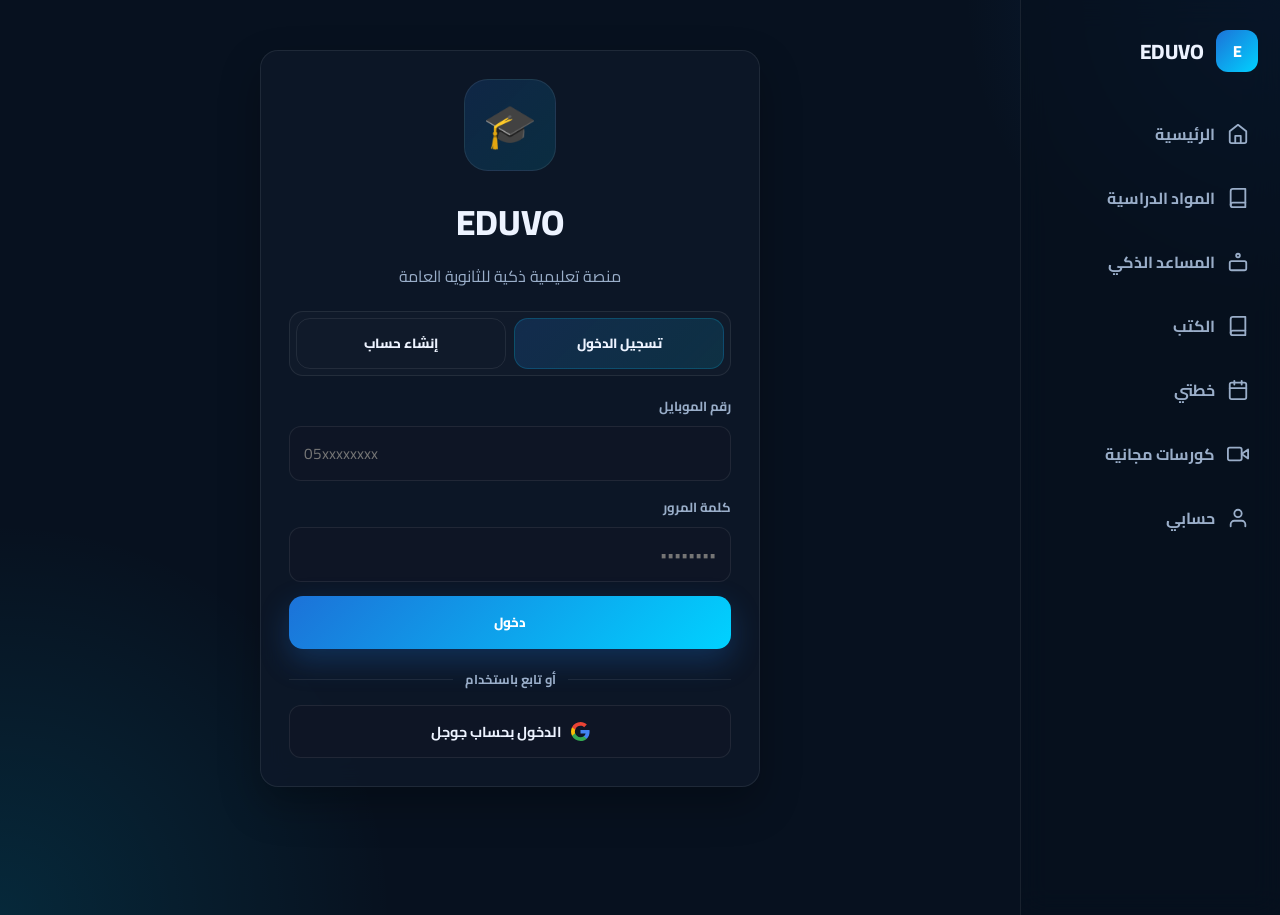
==== commit 23d1715c: "Add files via upload" ====
--- a/index.html
+++ b/index.html
@@ -478,6 +478,269 @@
       .header h2 { font-size: 1.4rem; }
       .subject-feature { flex-direction: column; }
     }
+
+    /* ===== Global Search ===== */
+    #global-topbar {
+      max-width: 1100px;
+      margin: 0 auto 18px;
+      position: relative;
+      z-index: 40;
+    }
+
+    .global-search-wrap {
+      display: flex;
+      align-items: center;
+      gap: 10px;
+      background: var(--bg-card);
+      border: 1px solid var(--border);
+      backdrop-filter: blur(12px);
+      -webkit-backdrop-filter: blur(12px);
+      border-radius: 999px;
+      padding: 12px 18px;
+      box-shadow: var(--shadow);
+      transition: border-color 0.2s ease;
+    }
+
+    .global-search-wrap:focus-within {
+      border-color: rgba(0,210,255,0.4);
+    }
+
+    .global-search-wrap svg { width: 20px; height: 20px; color: var(--muted); flex-shrink: 0; }
+
+    #global-search-input {
+      flex: 1;
+      background: transparent;
+      border: none;
+      outline: none;
+      color: var(--text);
+      font-size: 0.95rem;
+      font-family: 'Cairo', sans-serif;
+    }
+
+    #global-search-input::placeholder { color: var(--muted); }
+
+    .global-search-results {
+      display: none;
+      position: absolute;
+      top: calc(100% + 8px);
+      right: 0;
+      left: 0;
+      background: var(--bg-card-strong);
+      border: 1px solid var(--border);
+      border-radius: 16px;
+      box-shadow: var(--shadow);
+      max-height: 60vh;
+      overflow-y: auto;
+      padding: 10px;
+      backdrop-filter: blur(14px);
+    }
+
+    .global-search-results.open { display: block; }
+
+    .search-group-label {
+      font-size: 0.75rem;
+      color: var(--accent-2);
+      font-weight: 800;
+      padding: 8px 10px 4px;
+    }
+
+    .search-result-item {
+      display: flex;
+      align-items: center;
+      gap: 10px;
+      padding: 10px;
+      border-radius: 10px;
+      cursor: pointer;
+      transition: background 0.15s ease;
+    }
+
+    .search-result-item:hover { background: rgba(0,210,255,0.08); }
+    .search-result-item .sr-icon { font-size: 1.3rem; flex-shrink: 0; }
+    .search-result-item .sr-label { font-weight: 700; font-size: 0.9rem; }
+    .search-result-item .sr-sub { font-size: 0.75rem; color: var(--muted); }
+    .search-empty-state { text-align: center; color: var(--muted); padding: 20px; font-size: 0.9rem; }
+
+    @media (max-width: 980px) {
+      #global-topbar { padding: 0 16px; margin-bottom: 14px; }
+    }
+
+    /* ===== Planner / خطتي ===== */
+    .progress-track {
+      height: 12px;
+      border-radius: 999px;
+      background: var(--bg-input);
+      overflow: hidden;
+    }
+
+    .progress-fill {
+      height: 100%;
+      background: linear-gradient(135deg, var(--accent), var(--accent-2));
+      transition: width 0.4s ease;
+      border-radius: 999px;
+    }
+
+    .goal-chip {
+      border: 1px solid var(--border);
+      background: var(--bg-input);
+      color: var(--text);
+      border-radius: 999px;
+      padding: 7px 16px;
+      font-size: 0.82rem;
+      font-weight: 700;
+      cursor: pointer;
+      transition: 0.2s ease;
+    }
+
+    .goal-chip.active {
+      background: linear-gradient(135deg, var(--accent), var(--accent-2));
+      border-color: transparent;
+      color: #fff;
+    }
+
+    .summary-tile {
+      background: rgba(255,255,255,0.03);
+      border: 1px solid var(--border);
+      border-radius: 14px;
+      padding: 14px;
+      text-align: center;
+    }
+
+    .summary-tile .st-num { font-size: 1.35rem; font-weight: 800; color: var(--accent-2); }
+    .summary-tile .st-label { font-size: 0.78rem; color: var(--muted); margin-top: 2px; }
+
+    .task-card {
+      background: rgba(255,255,255,0.02);
+      border: 1px solid var(--border);
+      border-right: 4px solid var(--accent-2);
+      border-radius: 14px;
+      padding: 16px;
+      margin-bottom: 12px;
+      display: flex;
+      justify-content: space-between;
+      align-items: center;
+      gap: 12px;
+      flex-wrap: wrap;
+    }
+
+    .task-card.done { border-right-color: #10b981; opacity: 0.7; }
+    .task-card .task-time { font-weight: 800; color: var(--accent-2); font-size: 0.85rem; min-width: 60px; }
+    .task-card .task-title { font-weight: 800; margin: 4px 0 2px; }
+    .task-card .task-meta { font-size: 0.78rem; color: var(--muted); }
+    .task-actions { display: flex; gap: 8px; align-items: center; flex-wrap: wrap; }
+
+    .icon-btn {
+      background: none;
+      border: 1px solid var(--border);
+      color: var(--muted);
+      border-radius: 8px;
+      padding: 6px 9px;
+      cursor: pointer;
+      font-size: 0.85rem;
+    }
+    .icon-btn:hover { color: var(--text); border-color: rgba(0,210,255,0.3); }
+
+    .streak-flame { font-size: 2.2rem; }
+
+    /* ===== Modals ===== */
+    .modal-overlay {
+      display: none;
+      position: fixed;
+      inset: 0;
+      background: rgba(3,8,16,0.72);
+      backdrop-filter: blur(4px);
+      z-index: 200;
+      align-items: center;
+      justify-content: center;
+      padding: 16px;
+    }
+
+    .modal-overlay.open { display: flex; }
+
+    .modal-box {
+      background: var(--bg-card-strong);
+      border: 1px solid var(--border);
+      border-radius: 20px;
+      padding: 24px;
+      width: 100%;
+      max-width: 460px;
+      max-height: 90vh;
+      overflow-y: auto;
+      box-shadow: var(--shadow);
+      animation: fadeInUp 0.25s ease;
+    }
+
+    .modal-close-btn {
+      background: none;
+      border: none;
+      color: var(--muted);
+      font-size: 1.2rem;
+      cursor: pointer;
+    }
+
+    .timer-box { text-align: center; }
+
+    .timer-display {
+      font-size: 3.4rem;
+      font-weight: 800;
+      font-variant-numeric: tabular-nums;
+      background: linear-gradient(135deg, var(--accent), var(--accent-2));
+      -webkit-background-clip: text;
+      background-clip: text;
+      color: transparent;
+      letter-spacing: 2px;
+    }
+
+    /* ===== Free Courses ===== */
+    .course-card {
+      background: var(--bg-card);
+      border: 1px solid var(--border);
+      border-radius: 18px;
+      overflow: hidden;
+      box-shadow: var(--shadow);
+      transition: transform 0.2s ease;
+    }
+    .course-card:hover { transform: translateY(-3px); }
+
+    .course-thumb {
+      width: 100%;
+      height: 150px;
+      object-fit: cover;
+      background: var(--bg-input);
+      display: block;
+    }
+
+    .course-body { padding: 14px; }
+    .course-title { font-weight: 800; margin-bottom: 4px; }
+    .course-meta { font-size: 0.78rem; color: var(--accent-2); font-weight: 700; margin-bottom: 6px; }
+    .course-desc { font-size: 0.82rem; color: var(--muted); line-height: 1.6; margin-bottom: 10px; min-height: 38px; }
+
+    .course-status-badge {
+      display: inline-block;
+      font-size: 0.7rem;
+      font-weight: 700;
+      padding: 3px 10px;
+      border-radius: 999px;
+      background: rgba(255,255,255,0.06);
+      color: var(--muted);
+      margin-bottom: 8px;
+    }
+    .course-status-badge.watching { color: var(--accent-2); background: rgba(0,210,255,0.12); }
+    .course-status-badge.watched { color: #10b981; background: rgba(16,185,129,0.12); }
+
+    .lecture-player-chrome {
+      background: #000;
+      border-radius: 16px;
+      overflow: hidden;
+      border: 1px solid var(--border);
+      position: relative;
+    }
+
+    .lecture-player-chrome iframe {
+      width: 100%;
+      aspect-ratio: 16 / 9;
+      border: none;
+      display: block;
+    }
   </style>
 </head>
 <body>
@@ -506,7 +769,11 @@
       </div>
       <div class="sidebar-item" data-target="screen-planner">
         <svg class="svg-icon" viewBox="0 0 24 24"><rect x="3" y="4" width="18" height="18" rx="2"/><line x1="16" y1="2" x2="16" y2="6"/><line x1="8" y1="2" x2="8" y2="6"/><line x1="3" y1="10" x2="21" y2="10"/></svg>
-        <span>جدول المذاكرة</span>
+        <span>خطتي</span>
+      </div>
+      <div class="sidebar-item" data-target="screen-courses">
+        <svg class="svg-icon" viewBox="0 0 24 24"><polygon points="23 7 16 12 23 17 23 7"/><rect x="1" y="5" width="15" height="14" rx="2"/></svg>
+        <span>كورسات مجانية</span>
       </div>
       <div class="sidebar-item" data-target="screen-profile">
         <svg class="svg-icon" viewBox="0 0 24 24"><path d="M20 21v-2a4 4 0 0 0-4-4H8a4 4 0 0 0-4 4v2"/><circle cx="12" cy="7" r="4"/></svg>
@@ -515,6 +782,14 @@
     </aside>
 
     <main class="main-content">
+      <div id="global-topbar">
+        <div class="global-search-wrap">
+          <svg viewBox="0 0 24 24" fill="none" stroke="currentColor" stroke-width="2"><circle cx="11" cy="11" r="8"/><line x1="21" y1="21" x2="16.65" y2="16.65"/></svg>
+          <input type="text" id="global-search-input" placeholder="ابحث عن مادة، مدرس، كتاب، درس، أو محتوى..." autocomplete="off" />
+        </div>
+        <div id="global-search-results" class="global-search-results"></div>
+      </div>
+
       <section id="screen-auth" class="screen active">
         <div style="max-width: 500px; margin: 30px auto 0;">
           <div class="glass-card" style="padding: 28px;">
@@ -625,8 +900,13 @@
         </div>
 
         <div class="glass-card" data-target="screen-planner" style="cursor: pointer;">
-          <h3 style="margin-bottom: 8px;">🗓️ جدول المذاكرة</h3>
-          <p style="color: var(--muted); line-height:1.7;">نظّم وقتك بنفسك وحدد مواعيد المذاكرة الخاصة بك أسبوعيًا.</p>
+          <h3 style="margin-bottom: 8px;">🗓️ خطتي</h3>
+          <p style="color: var(--muted); line-height:1.7;">مركز التحكم الدراسي: هدفك اليومي، جدولك، مؤقت المذاكرة، وإحصائياتك في مكان واحد.</p>
+        </div>
+
+        <div class="glass-card" data-target="screen-courses" style="cursor: pointer;">
+          <h3 style="margin-bottom: 8px;">🎓 كورسات مجانية</h3>
+          <p style="color: var(--muted); line-height:1.7;">شاهد محاضرات مجانية من المدرسين مباشرة داخل التطبيق.</p>
         </div>
 
         <div class="glass-card">
@@ -701,37 +981,57 @@
 
       <section id="screen-planner" class="screen">
         <div class="header">
-          <h2>جدول المذاكرة 🗓️</h2>
+          <div>
+            <h2 id="planner-greeting">مرحبًا 👋</h2>
+            <p style="color: var(--muted); margin-top:4px;">جاهز تحقق هدفك النهارده؟</p>
+          </div>
+          <div id="planner-date" style="color: var(--accent-2); font-weight:700; font-size:0.9rem; text-align:left;"></div>
         </div>
 
         <div class="glass-card">
-          <h4 style="margin-bottom: 14px;">إضافة مهمة مذاكرة</h4>
-          <div class="input-group">
-            <label>عنوان المهمة</label>
-            <input type="text" id="planner-title" class="input-control" placeholder="مثال: مراجعة الوحدة الثالثة رياضيات" />
+          <div style="display:flex; justify-content:space-between; align-items:center; margin-bottom:14px; flex-wrap:wrap; gap:10px;">
+            <h4>🎯 هدف اليوم</h4>
+            <div id="goal-options" style="display:flex; gap:6px; flex-wrap:wrap;"></div>
           </div>
-          <div style="display:grid; grid-template-columns: 1fr 1fr; gap:10px;">
-            <div class="input-group">
-              <label>اليوم</label>
-              <select id="planner-day" class="input-control">
-                <option value="السبت">السبت</option>
-                <option value="الأحد">الأحد</option>
-                <option value="الاثنين">الاثنين</option>
-                <option value="الثلاثاء">الثلاثاء</option>
-                <option value="الأربعاء">الأربعاء</option>
-                <option value="الخميس">الخميس</option>
-                <option value="الجمعة">الجمعة</option>
-              </select>
-            </div>
-            <div class="input-group">
-              <label>الوقت</label>
-              <input type="time" id="planner-time" class="input-control" />
-            </div>
+          <div class="progress-track"><div id="goal-progress-bar" class="progress-fill" style="width:0%;"></div></div>
+          <p id="goal-progress-text" style="color: var(--muted); margin-top:10px; font-size:0.88rem;"></p>
+        </div>
+
+        <div class="glass-card">
+          <div style="display:flex; justify-content:space-between; align-items:center; margin-bottom:12px;">
+            <h4>📋 ملخص اليوم</h4>
+            <button type="button" id="enable-reminders-btn" class="icon-btn">🔔 تفعيل التذكيرات</button>
           </div>
-          <button type="button" id="planner-add-btn" class="btn-primary">➕ إضافة إلى الجدول</button>
-        </div>
-
+          <div id="today-summary" class="grid-2" style="gap:10px;"></div>
+        </div>
+
+        <div style="display:flex; justify-content:space-between; align-items:center; margin:22px 0 12px; flex-wrap:wrap; gap:10px;">
+          <h4>📅 جدول اليوم</h4>
+          <button type="button" class="btn-primary" id="open-add-task-btn" style="width:auto; padding:10px 20px;">➕ مهمة جديدة</button>
+        </div>
+        <div id="today-tasks-list"></div>
+
+        <h4 style="margin:26px 0 12px;">📊 إحصائياتي</h4>
+        <div id="planner-stats" class="grid-2"></div>
+
+        <div class="glass-card" id="streak-card" style="margin-top:18px;"></div>
+
+        <h4 style="margin:26px 0 12px;">🗓️ كل مهامي (الأسبوع)</h4>
         <div id="planner-list"></div>
+      </section>
+
+      <section id="screen-courses" class="screen">
+        <div class="header">
+          <h2>كورسات مجانية 🎓</h2>
+        </div>
+        <div id="courses-container"></div>
+      </section>
+
+      <section id="screen-lecture" class="screen">
+        <div class="header">
+          <button type="button" class="btn-secondary" id="lecture-back-btn" style="width:auto; padding:9px 18px;">→ رجوع للكورسات</button>
+        </div>
+        <div id="lecture-content"></div>
       </section>
 
       <section id="screen-profile" class="screen">
@@ -828,6 +1128,84 @@
     </nav>
   </div>
 
+  <div id="task-modal-overlay" class="modal-overlay">
+    <div class="modal-box">
+      <div style="display:flex; justify-content:space-between; align-items:center; margin-bottom:16px;">
+        <h3 id="task-modal-title">مهمة جديدة</h3>
+        <button type="button" id="task-modal-close" class="modal-close-btn">✕</button>
+      </div>
+      <div class="input-group">
+        <label>المادة</label>
+        <select id="task-subject" class="input-control">
+          <option value="">بدون مادة محددة</option>
+        </select>
+      </div>
+      <div class="input-group">
+        <label>اسم المهمة</label>
+        <input type="text" id="task-title" class="input-control" placeholder="مثال: مراجعة الوحدة الثالثة" />
+      </div>
+      <div style="display:grid; grid-template-columns:1fr 1fr; gap:10px;">
+        <div class="input-group">
+          <label>اليوم</label>
+          <select id="task-day" class="input-control">
+            <option value="السبت">السبت</option>
+            <option value="الأحد">الأحد</option>
+            <option value="الاثنين">الاثنين</option>
+            <option value="الثلاثاء">الثلاثاء</option>
+            <option value="الأربعاء">الأربعاء</option>
+            <option value="الخميس">الخميس</option>
+            <option value="الجمعة">الجمعة</option>
+          </select>
+        </div>
+        <div class="input-group">
+          <label>تكرار أسبوعي</label>
+          <select id="task-repeat" class="input-control">
+            <option value="true">أسبوعيًا</option>
+            <option value="false">مرة واحدة</option>
+          </select>
+        </div>
+      </div>
+      <div style="display:grid; grid-template-columns:1fr 1fr; gap:10px;">
+        <div class="input-group">
+          <label>وقت البداية</label>
+          <input type="time" id="task-start" class="input-control" />
+        </div>
+        <div class="input-group">
+          <label>وقت النهاية</label>
+          <input type="time" id="task-end" class="input-control" />
+        </div>
+      </div>
+      <div class="input-group">
+        <label>التذكير قبل الموعد</label>
+        <select id="task-reminder" class="input-control">
+          <option value="0">بدون تذكير</option>
+          <option value="5">5 دقائق</option>
+          <option value="10" selected>10 دقائق</option>
+          <option value="15">15 دقيقة</option>
+          <option value="30">30 دقيقة</option>
+        </select>
+      </div>
+      <div class="input-group">
+        <label>ملاحظات (اختياري)</label>
+        <textarea id="task-notes" class="input-control" rows="2" placeholder="أي تفاصيل إضافية..."></textarea>
+      </div>
+      <button type="button" class="btn-primary" id="task-save-btn">إضافة إلى الجدول</button>
+    </div>
+  </div>
+
+  <div id="timer-modal-overlay" class="modal-overlay">
+    <div class="modal-box timer-box">
+      <div id="timer-subject-icon" style="font-size:2.4rem; margin-bottom:6px;">📚</div>
+      <div id="timer-task-title" style="font-weight:800; font-size:1.2rem; margin-bottom:4px;"></div>
+      <div id="timer-task-subtitle" style="color:var(--muted); margin-bottom:22px;"></div>
+      <div id="timer-display" class="timer-display">00:00</div>
+      <div style="display:flex; gap:10px; margin-top:26px;">
+        <button type="button" class="btn-secondary" id="timer-pause-btn" style="flex:1;">⏸ إيقاف مؤقت</button>
+        <button type="button" class="btn-primary" id="timer-finish-btn" style="flex:1;">✓ إنهاء المهمة</button>
+      </div>
+    </div>
+  </div>
+
   <script>
     const USERS_KEY = 'eduvo_users_v1';
     const SESSION_KEY = 'eduvo_session_v1';
@@ -835,7 +1213,7 @@
 
     // كل البيانات القابلة للتغيير (Client ID، المواد، المدرسين، الكتب) بقت في data.json
     // مفيش أي بيانات حساسة أو محتوى ثابت هنا في index.html خالص
-    let appConfig = { googleClientId: '', aiEndpoint: '', subjects: [], teachers: [], books: [], app: {} };
+    let appConfig = { googleClientId: '', aiEndpoint: '', subjects: [], teachers: [], books: [], freeCourses: [], app: {} };
 
     async function loadAppConfig() {
       try {
@@ -1102,6 +1480,11 @@
       if (bottomNav) {
         bottomNav.style.display = screenId === 'screen-auth' ? 'none' : 'flex';
       }
+      const topbar = document.getElementById('global-topbar');
+      if (topbar) {
+        topbar.style.display = screenId === 'screen-auth' ? 'none' : 'block';
+      }
+      closeGlobalSearchResults();
     }
 
     function updateUserProfile() {
@@ -1154,6 +1537,7 @@
       updateUserProfile();
       showMessage('✅ تم تسجيل الدخول بنجاح', 'success');
       setActiveScreen('screen-dashboard');
+      ensureRemindersInterval();
     }
 
     function handleGoogleCredentialResponse(response) {
@@ -1247,6 +1631,7 @@
       updateUserProfile();
       showMessage('✅ تم إنشاء الحساب بنجاح', 'success');
       setActiveScreen('screen-dashboard');
+      ensureRemindersInterval();
     }
 
     function handleLogin() {
@@ -1274,6 +1659,7 @@
       updateUserProfile();
       showMessage('✅ تم تسجيل الدخول بنجاح', 'success');
       setActiveScreen('screen-dashboard');
+      ensureRemindersInterval();
     }
 
     function handleLogout() {
@@ -1318,14 +1704,44 @@
     }
 
     const PLANNER_DAYS = ['السبت', 'الأحد', 'الاثنين', 'الثلاثاء', 'الأربعاء', 'الخميس', 'الجمعة'];
-
-    function plannerStorageKey() {
-      return `eduvo_planner_${state.user ? state.user.id : 'guest'}`;
-    }
-
+    const ARABIC_MONTHS = ['يناير','فبراير','مارس','أبريل','مايو','يونيو','يوليو','أغسطس','سبتمبر','أكتوبر','نوفمبر','ديسمبر'];
+
+    // ===== أدوات مساعدة عامة =====
+    function uid() {
+      return crypto.randomUUID ? crypto.randomUUID() : String(Date.now()) + Math.random().toString(16).slice(2);
+    }
+
+    function todayISO() {
+      const d = new Date();
+      return `${d.getFullYear()}-${String(d.getMonth() + 1).padStart(2, '0')}-${String(d.getDate()).padStart(2, '0')}`;
+    }
+
+    function getTodayArabicDay() {
+      const map = { 6: 'السبت', 0: 'الأحد', 1: 'الاثنين', 2: 'الثلاثاء', 3: 'الأربعاء', 4: 'الخميس', 5: 'الجمعة' };
+      return map[new Date().getDay()];
+    }
+
+    function formatArabicDate(date = new Date()) {
+      return `${date.getDate()} ${ARABIC_MONTHS[date.getMonth()]} ${date.getFullYear()}`;
+    }
+
+    function formatMinutes(totalMinutes) {
+      const m = Math.max(0, Math.round(totalMinutes));
+      const h = Math.floor(m / 60);
+      const rem = m % 60;
+      if (h === 0) return `${rem} دقيقة`;
+      if (rem === 0) return `${h} ساعة`;
+      return `${h} ساعة و${rem} دقيقة`;
+    }
+
+    function uidKey(base) {
+      return `${base}_${state.user ? state.user.id : 'guest'}`;
+    }
+
+    // ===== تخزين المهام =====
     function loadPlannerTasks() {
       try {
-        const raw = localStorage.getItem(plannerStorageKey());
+        const raw = localStorage.getItem(uidKey('eduvo_planner'));
         return raw ? JSON.parse(raw) : [];
       } catch {
         return [];
@@ -1333,109 +1749,1030 @@
     }
 
     function savePlannerTasks(tasks) {
-      localStorage.setItem(plannerStorageKey(), JSON.stringify(tasks));
-    }
-
-    function addPlannerTask() {
-      const titleInput = document.getElementById('planner-title');
-      const dayInput = document.getElementById('planner-day');
-      const timeInput = document.getElementById('planner-time');
-
-      const title = titleInput.value.trim();
-      const day = dayInput.value;
-      const time = timeInput.value;
-
-      if (!title || !time) {
-        showMessage('❌ أدخل عنوان المهمة والوقت', 'error');
+      localStorage.setItem(uidKey('eduvo_planner'), JSON.stringify(tasks));
+    }
+
+    // ===== تخزين الهدف اليومي =====
+    function loadDailyGoalMinutes() {
+      try {
+        const raw = localStorage.getItem(uidKey('eduvo_goal'));
+        return raw ? JSON.parse(raw).minutes : 180;
+      } catch {
+        return 180;
+      }
+    }
+
+    function saveDailyGoalMinutes(minutes) {
+      localStorage.setItem(uidKey('eduvo_goal'), JSON.stringify({ minutes }));
+    }
+
+    // ===== تخزين سجل جلسات المذاكرة (لحساب الإحصائيات والسلسلة) =====
+    function loadSessions() {
+      try {
+        const raw = localStorage.getItem(uidKey('eduvo_sessions'));
+        return raw ? JSON.parse(raw) : [];
+      } catch {
+        return [];
+      }
+    }
+
+    function saveSessions(sessions) {
+      localStorage.setItem(uidKey('eduvo_sessions'), JSON.stringify(sessions));
+    }
+
+    function logSession(taskId, subjectName, seconds) {
+      if (seconds <= 0) return;
+      const sessions = loadSessions();
+      sessions.push({ date: todayISO(), taskId, subjectName: subjectName || 'عام', seconds });
+      saveSessions(sessions);
+    }
+
+    // ===== تخزين المهام المكتملة (لكل تاريخ) =====
+    function loadCompletions() {
+      try {
+        const raw = localStorage.getItem(uidKey('eduvo_completions'));
+        return raw ? JSON.parse(raw) : [];
+      } catch {
+        return [];
+      }
+    }
+
+    function saveCompletions(list) {
+      localStorage.setItem(uidKey('eduvo_completions'), JSON.stringify(list));
+    }
+
+    function markTaskCompleted(taskId) {
+      const completions = loadCompletions();
+      const already = completions.some(c => c.taskId === taskId && c.date === todayISO());
+      if (!already) {
+        completions.push({ taskId, date: todayISO() });
+        saveCompletions(completions);
+      }
+    }
+
+    function unmarkTaskCompleted(taskId) {
+      const completions = loadCompletions().filter(c => !(c.taskId === taskId && c.date === todayISO()));
+      saveCompletions(completions);
+    }
+
+    function isTaskCompletedToday(taskId) {
+      return loadCompletions().some(c => c.taskId === taskId && c.date === todayISO());
+    }
+
+    // ===== أهداف اليوم / التقدم =====
+    function getStudySecondsForDate(dateISO) {
+      return loadSessions().filter(s => s.date === dateISO).reduce((sum, s) => sum + s.seconds, 0);
+    }
+
+    function isGoalMetOnDate(dateISO, goalMinutes) {
+      return getStudySecondsForDate(dateISO) >= goalMinutes * 60;
+    }
+
+    // ===== سلسلة الإنجاز =====
+    function computeStreak() {
+      const goalMinutes = loadDailyGoalMinutes();
+      const sessions = loadSessions();
+      if (!sessions.length) return { current: 0, best: 0 };
+
+      const dateSet = new Set(sessions.map(s => s.date));
+      const sortedDates = [...dateSet].sort();
+
+      // أفضل سلسلة عبر كل السجل
+      let best = 0, run = 0, prevDate = null;
+      sortedDates.forEach(dateStr => {
+        if (!isGoalMetOnDate(dateStr, goalMinutes)) { run = 0; prevDate = dateStr; return; }
+        if (prevDate) {
+          const diffDays = Math.round((new Date(dateStr) - new Date(prevDate)) / 86400000);
+          run = diffDays === 1 ? run + 1 : 1;
+        } else {
+          run = 1;
+        }
+        best = Math.max(best, run);
+        prevDate = dateStr;
+      });
+
+      // السلسلة الحالية (بالرجوع للخلف من اليوم)
+      let current = 0;
+      let cursor = new Date();
+      const todayMet = isGoalMetOnDate(todayISO(), goalMinutes);
+      if (!todayMet) cursor.setDate(cursor.getDate() - 1);
+
+      while (true) {
+        const iso = `${cursor.getFullYear()}-${String(cursor.getMonth() + 1).padStart(2, '0')}-${String(cursor.getDate()).padStart(2, '0')}`;
+        if (isGoalMetOnDate(iso, goalMinutes)) {
+          current += 1;
+          cursor.setDate(cursor.getDate() - 1);
+        } else {
+          break;
+        }
+      }
+
+      return { current, best: Math.max(best, current) };
+    }
+
+    // ===== المؤقت النشط (مقاوم لتحديث الصفحة والتنقل) =====
+    function loadActiveTimer() {
+      try {
+        const raw = localStorage.getItem(uidKey('eduvo_active_timer'));
+        return raw ? JSON.parse(raw) : null;
+      } catch {
+        return null;
+      }
+    }
+
+    function saveActiveTimer(timer) {
+      if (timer) {
+        localStorage.setItem(uidKey('eduvo_active_timer'), JSON.stringify(timer));
+      } else {
+        localStorage.removeItem(uidKey('eduvo_active_timer'));
+      }
+    }
+
+    function getRemainingSeconds(timer) {
+      if (!timer) return 0;
+      if (timer.status === 'running') {
+        const elapsed = Math.floor((Date.now() - timer.runningSince) / 1000);
+        return Math.max(0, timer.remainingAtPause - elapsed);
+      }
+      return Math.max(0, timer.remainingAtPause);
+    }
+
+    let timerInterval = null;
+
+    function startTimerTick() {
+      if (timerInterval) return;
+      timerInterval = setInterval(() => {
+        const timer = loadActiveTimer();
+        if (!timer || timer.status !== 'running') return;
+
+        const remaining = getRemainingSeconds(timer);
+        updateTimerDisplay(remaining);
+
+        if (remaining <= 0) {
+          finishTask(true);
+        }
+      }, 1000);
+    }
+
+    function updateTimerDisplay(seconds) {
+      const el = document.getElementById('timer-display');
+      if (!el) return;
+      const m = Math.floor(seconds / 60);
+      const s = seconds % 60;
+      el.textContent = `${String(m).padStart(2, '0')}:${String(s).padStart(2, '0')}`;
+    }
+
+    function openTimerModalForTask(task, timer) {
+      document.getElementById('timer-task-title').textContent = task.title;
+      const subject = subjects.find(s => s.id === task.subjectId);
+      document.getElementById('timer-subject-icon').textContent = subject ? subject.icon : '📚';
+      document.getElementById('timer-task-subtitle').textContent = subject ? subject.name : (task.subjectName || '');
+      updateTimerDisplay(getRemainingSeconds(timer));
+      document.getElementById('timer-pause-btn').textContent = timer.status === 'running' ? '⏸ إيقاف مؤقت' : '▶ استئناف';
+      document.getElementById('timer-modal-overlay').classList.add('open');
+    }
+
+    function startTask(taskId) {
+      const tasks = loadPlannerTasks();
+      const task = tasks.find(t => t.id === taskId);
+      if (!task) return;
+
+      let timer = loadActiveTimer();
+      if (!timer || timer.taskId !== taskId) {
+        timer = {
+          taskId,
+          status: 'running',
+          remainingAtPause: task.durationMinutes * 60,
+          runningSince: Date.now()
+        };
+      } else if (timer.status === 'paused') {
+        timer.status = 'running';
+        timer.runningSince = Date.now();
+      }
+      saveActiveTimer(timer);
+      openTimerModalForTask(task, timer);
+      startTimerTick();
+    }
+
+    function togglePauseTimer() {
+      const timer = loadActiveTimer();
+      if (!timer) return;
+
+      if (timer.status === 'running') {
+        timer.remainingAtPause = getRemainingSeconds(timer);
+        timer.status = 'paused';
+      } else {
+        timer.runningSince = Date.now();
+        timer.status = 'running';
+      }
+      saveActiveTimer(timer);
+      document.getElementById('timer-pause-btn').textContent = timer.status === 'running' ? '⏸ إيقاف مؤقت' : '▶ استئناف';
+    }
+
+    function finishTask(auto = false) {
+      const timer = loadActiveTimer();
+      if (!timer) return;
+
+      const tasks = loadPlannerTasks();
+      const task = tasks.find(t => t.id === timer.taskId);
+      if (task) {
+        const remaining = getRemainingSeconds(timer);
+        const elapsedSeconds = Math.max(0, task.durationMinutes * 60 - remaining);
+        const subject = subjects.find(s => s.id === task.subjectId);
+        logSession(task.id, subject ? subject.name : task.subjectName, elapsedSeconds);
+        markTaskCompleted(task.id);
+      }
+
+      saveActiveTimer(null);
+      document.getElementById('timer-modal-overlay').classList.remove('open');
+
+      updateStreakAfterActivity();
+      renderPlannerScreen();
+      if (!auto) showMessage('✅ تم تسجيل المذاكرة، أحسنت!', 'success');
+    }
+
+    function updateStreakAfterActivity() {
+      // إعادة الحساب تتم عند renderPlannerScreen تلقائيًا من خلال computeStreak()
+    }
+
+    // ===== نموذج إضافة / تعديل مهمة =====
+    let editingTaskId = null;
+
+    function populateTaskSubjectSelect() {
+      const select = document.getElementById('task-subject');
+      if (!select) return;
+      select.innerHTML = '<option value="">بدون مادة محددة</option>' +
+        subjects.map(s => `<option value="${s.id}">${s.icon} ${s.name}</option>`).join('');
+    }
+
+    function openTaskModal(taskId = null) {
+      populateTaskSubjectSelect();
+      editingTaskId = taskId;
+
+      const titleEl = document.getElementById('task-modal-title');
+      const saveBtn = document.getElementById('task-save-btn');
+
+      if (taskId) {
+        const task = loadPlannerTasks().find(t => t.id === taskId);
+        if (!task) return;
+        titleEl.textContent = 'تعديل المهمة';
+        saveBtn.textContent = 'حفظ التعديلات';
+        document.getElementById('task-subject').value = task.subjectId || '';
+        document.getElementById('task-title').value = task.title;
+        document.getElementById('task-day').value = task.day;
+        document.getElementById('task-repeat').value = String(task.repeatWeekly !== false);
+        document.getElementById('task-start').value = task.startTime;
+        document.getElementById('task-end').value = task.endTime;
+        document.getElementById('task-reminder').value = String(task.reminderMinutes || 0);
+        document.getElementById('task-notes').value = task.notes || '';
+      } else {
+        titleEl.textContent = 'مهمة جديدة';
+        saveBtn.textContent = 'إضافة إلى الجدول';
+        document.getElementById('task-subject').value = '';
+        document.getElementById('task-title').value = '';
+        document.getElementById('task-day').value = getTodayArabicDay();
+        document.getElementById('task-repeat').value = 'true';
+        document.getElementById('task-start').value = '';
+        document.getElementById('task-end').value = '';
+        document.getElementById('task-reminder').value = '10';
+        document.getElementById('task-notes').value = '';
+      }
+
+      document.getElementById('task-modal-overlay').classList.add('open');
+    }
+
+    function closeTaskModal() {
+      document.getElementById('task-modal-overlay').classList.remove('open');
+      editingTaskId = null;
+    }
+
+    function calcDurationMinutes(start, end) {
+      const [sh, sm] = start.split(':').map(Number);
+      const [eh, em] = end.split(':').map(Number);
+      let diff = (eh * 60 + em) - (sh * 60 + sm);
+      if (diff <= 0) diff += 24 * 60;
+      return diff;
+    }
+
+    function saveTaskFromModal() {
+      const subjectId = document.getElementById('task-subject').value;
+      const title = document.getElementById('task-title').value.trim();
+      const day = document.getElementById('task-day').value;
+      const repeatWeekly = document.getElementById('task-repeat').value === 'true';
+      const startTime = document.getElementById('task-start').value;
+      const endTime = document.getElementById('task-end').value;
+      const reminderMinutes = parseInt(document.getElementById('task-reminder').value, 10);
+      const notes = document.getElementById('task-notes').value.trim();
+
+      if (!title || !startTime || !endTime) {
+        showMessage('❌ أدخل اسم المهمة ووقت البداية والنهاية', 'error');
         return;
       }
 
+      const durationMinutes = calcDurationMinutes(startTime, endTime);
+      const subject = subjects.find(s => s.id === subjectId);
+
       const tasks = loadPlannerTasks();
-      tasks.push({
-        id: crypto.randomUUID ? crypto.randomUUID() : String(Date.now()),
-        title,
-        day,
-        time,
-        done: false
-      });
+
+      if (editingTaskId) {
+        const index = tasks.findIndex(t => t.id === editingTaskId);
+        if (index !== -1) {
+          tasks[index] = { ...tasks[index], subjectId, subjectName: subject ? subject.name : '', title, day, repeatWeekly, startTime, endTime, durationMinutes, reminderMinutes, notes };
+        }
+      } else {
+        tasks.push({
+          id: uid(), subjectId, subjectName: subject ? subject.name : '', title, day, repeatWeekly,
+          startTime, endTime, durationMinutes, reminderMinutes, notes
+        });
+      }
+
       savePlannerTasks(tasks);
-
-      titleInput.value = '';
-      timeInput.value = '';
+      closeTaskModal();
       renderPlannerScreen();
-      showMessage('✅ تمت إضافة المهمة لجدولك', 'success');
-    }
-
-    function togglePlannerTask(id) {
-      const tasks = loadPlannerTasks();
-      const task = tasks.find(t => t.id === id);
-      if (task) {
-        task.done = !task.done;
-        savePlannerTasks(tasks);
-        renderPlannerScreen();
-      }
-    }
-
-    function deletePlannerTask(id) {
+      showMessage(editingTaskId ? '✅ تم حفظ التعديلات' : '✅ تمت إضافة المهمة لجدولك', 'success');
+    }
+
+    function deleteTaskById(id) {
+      if (!confirm('هل تريد حذف هذه المهمة؟')) return;
       const tasks = loadPlannerTasks().filter(t => t.id !== id);
       savePlannerTasks(tasks);
       renderPlannerScreen();
     }
 
+    function toggleTaskDoneDirect(id) {
+      if (isTaskCompletedToday(id)) {
+        unmarkTaskCompleted(id);
+      } else {
+        markTaskCompleted(id);
+      }
+      renderPlannerScreen();
+    }
+
+    // ===== التذكيرات =====
+    let remindersEnabled = false;
+    const firedReminders = new Set();
+
+    function enableReminders() {
+      if (!('Notification' in window)) {
+        showMessage('⚠️ المتصفح ده مش بيدعم الإشعارات', 'error');
+        return;
+      }
+      Notification.requestPermission().then(perm => {
+        if (perm === 'granted') {
+          remindersEnabled = true;
+          showMessage('🔔 تم تفعيل التذكيرات (تعمل طالما التطبيق مفتوح في المتصفح)', 'success');
+        } else {
+          showMessage('❌ لازم تسمح بالإشعارات من إعدادات المتصفح', 'error');
+        }
+      });
+    }
+
+    let remindersIntervalStarted = false;
+    function ensureRemindersInterval() {
+      if (remindersIntervalStarted) return;
+      remindersIntervalStarted = true;
+      setInterval(checkReminders, 30000);
+    }
+
+    function checkReminders() {
+      const tasks = getTodayTasksSorted();
+      const now = new Date();
+
+      tasks.forEach(task => {
+        if (!task.reminderMinutes) return;
+        const key = `${task.id}_${todayISO()}`;
+        if (firedReminders.has(key)) return;
+
+        const [h, m] = task.startTime.split(':').map(Number);
+        const taskStart = new Date();
+        taskStart.setHours(h, m, 0, 0);
+        const reminderTime = new Date(taskStart.getTime() - task.reminderMinutes * 60000);
+
+        if (now >= reminderTime && now < taskStart) {
+          firedReminders.add(key);
+          const msg = `🔔 بعد ${task.reminderMinutes} دقائق تبدأ مذاكرة ${task.subjectName || task.title}`;
+          if (remindersEnabled && Notification.permission === 'granted') {
+            new Notification('EDUVO', { body: msg });
+          } else {
+            showMessage(msg, 'success');
+          }
+        }
+      });
+    }
+
+    // ===== جلب مهام اليوم =====
+    function getTodayTasksSorted() {
+      const today = getTodayArabicDay();
+      return loadPlannerTasks()
+        .filter(t => t.day === today)
+        .sort((a, b) => a.startTime.localeCompare(b.startTime));
+    }
+
+    // ===== العرض الرئيسي لصفحة خطتي =====
     function renderPlannerScreen() {
-      const container = document.getElementById('planner-list');
-      if (!container) return;
-
-      const tasks = loadPlannerTasks();
+      renderPlannerHeader();
+      renderGoalCard();
+      renderTodaySummary();
+      renderTodayTasks();
+      renderPlannerStats();
+      renderStreakCard();
+      renderFullPlannerList();
+
+      // إعادة فتح المؤقت لو فيه مهمة نشطة (المؤقت لا يفقد وقته عند التنقل)
+      const activeTimer = loadActiveTimer();
+      if (activeTimer) {
+        const task = loadPlannerTasks().find(t => t.id === activeTimer.taskId);
+        if (task && getRemainingSeconds(activeTimer) > 0) {
+          startTimerTick();
+        }
+      }
+    }
+
+    function renderPlannerHeader() {
+      const name = state.user ? (state.user.fullName || '').split(' ')[0] : '';
+      const greetingEl = document.getElementById('planner-greeting');
+      if (greetingEl) greetingEl.textContent = name ? `مرحبًا ${name} 👋` : 'مرحبًا 👋';
+      const dateEl = document.getElementById('planner-date');
+      const today = new Date();
+      if (dateEl) dateEl.textContent = `${getTodayArabicDay()}، ${formatArabicDate(today)}`;
+    }
+
+    function renderGoalCard() {
+      const goalMinutes = loadDailyGoalMinutes();
+      const studiedSeconds = getStudySecondsForDate(todayISO());
+      const studiedMinutes = studiedSeconds / 60;
+      const percent = goalMinutes > 0 ? Math.min(100, Math.round((studiedMinutes / goalMinutes) * 100)) : 0;
+
+      const optionsEl = document.getElementById('goal-options');
+      const presets = [60, 120, 180];
+      optionsEl.innerHTML = presets.map(p => `
+        <button type="button" class="goal-chip ${goalMinutes === p ? 'active' : ''}" data-goal="${p}">${p === 60 ? 'ساعة' : (p / 60) + ' ساعات'}</button>
+      `).join('') + `<button type="button" class="goal-chip" id="custom-goal-btn">⚙️ مخصص</button>`;
+
+      optionsEl.querySelectorAll('[data-goal]').forEach(btn => {
+        btn.addEventListener('click', () => {
+          saveDailyGoalMinutes(parseInt(btn.dataset.goal, 10));
+          renderPlannerScreen();
+        });
+      });
+      document.getElementById('custom-goal-btn').addEventListener('click', () => {
+        const val = prompt('اكتب هدفك بالدقائق (مثال: 90):', String(goalMinutes));
+        const num = parseInt(val, 10);
+        if (num > 0) {
+          saveDailyGoalMinutes(num);
+          renderPlannerScreen();
+        }
+      });
+
+      document.getElementById('goal-progress-bar').style.width = `${percent}%`;
+      const exceeded = studiedMinutes > goalMinutes;
+      document.getElementById('goal-progress-text').textContent = exceeded
+        ? `🎉 تجاوزت هدفك! ${formatMinutes(studiedMinutes)} من ${formatMinutes(goalMinutes)}`
+        : `${formatMinutes(studiedMinutes)} من ${formatMinutes(goalMinutes)} (${percent}%)`;
+    }
+
+    function renderTodaySummary() {
+      const tasks = getTodayTasksSorted();
+      const completedCount = tasks.filter(t => isTaskCompletedToday(t.id)).length;
+      const remaining = tasks.length - completedCount;
+      const studiedSeconds = getStudySecondsForDate(todayISO());
+      const goalMinutes = loadDailyGoalMinutes();
+      const percent = goalMinutes > 0 ? Math.min(100, Math.round((studiedSeconds / 60 / goalMinutes) * 100)) : 0;
+
+      const el = document.getElementById('today-summary');
+      el.innerHTML = `
+        <div class="summary-tile"><div class="st-num">📚 ${tasks.length}</div><div class="st-label">مهام اليوم</div></div>
+        <div class="summary-tile"><div class="st-num">✅ ${completedCount}</div><div class="st-label">مكتملة</div></div>
+        <div class="summary-tile"><div class="st-num">⏳ ${remaining}</div><div class="st-label">متبقية</div></div>
+        <div class="summary-tile"><div class="st-num">🎯 ${percent}%</div><div class="st-label">من الهدف اليومي</div></div>
+      `;
+    }
+
+    function renderTodayTasks() {
+      const container = document.getElementById('today-tasks-list');
+      const tasks = getTodayTasksSorted();
 
       if (!tasks.length) {
-        container.innerHTML = `
-          <div class="glass-card fade-in-up" style="text-align:center; color: var(--muted);">
-            جدولك فاضي حالياً. أضف أول مهمة مذاكرة من الأعلى، وأنت اللي تتحكم في وقتك بالكامل.
+        container.innerHTML = `<div class="glass-card fade-in-up" style="text-align:center; color: var(--muted);">مفيش مهام مجدولة النهاردة. دوس "مهمة جديدة" وابدأ خطتك.</div>`;
+        return;
+      }
+
+      const activeTimer = loadActiveTimer();
+
+      container.innerHTML = tasks.map((task, i) => {
+        const subject = subjects.find(s => s.id === task.subjectId);
+        const done = isTaskCompletedToday(task.id);
+        const isActive = activeTimer && activeTimer.taskId === task.id;
+        let actionBtn;
+        if (done) {
+          actionBtn = `<button type="button" class="btn-secondary" disabled style="width:auto; padding:8px 16px; opacity:0.7;">✓ تم الإنجاز</button>`;
+        } else if (isActive) {
+          actionBtn = `<button type="button" class="btn-primary" data-resume-id="${task.id}" style="width:auto; padding:8px 16px;">⏱ متابعة المذاكرة</button>`;
+        } else {
+          actionBtn = `<button type="button" class="btn-primary" data-start-id="${task.id}" style="width:auto; padding:8px 16px;">▶ ابدأ المذاكرة</button>`;
+        }
+
+        return `
+          <div class="task-card fade-in-up ${done ? 'done' : ''}" style="animation-delay:${i * 0.05}s;">
+            <div style="display:flex; gap:14px; align-items:center;">
+              <div class="task-time">${task.startTime}</div>
+              <div>
+                <div class="task-title">${subject ? subject.icon + ' ' : ''}${subject ? subject.name : (task.subjectName || '')}${subject ? ' — ' : ''}${task.title}</div>
+                <div class="task-meta">المدة: ${task.durationMinutes} دقيقة${task.notes ? ' · ' + task.notes : ''}</div>
+              </div>
+            </div>
+            <div class="task-actions">
+              ${actionBtn}
+              <button type="button" class="icon-btn" data-toggle-id="${task.id}" title="${done ? 'إلغاء الإنجاز' : 'تحديد كمكتملة'}">${done ? '↺' : '✓'}</button>
+              <button type="button" class="icon-btn" data-edit-id="${task.id}" title="تعديل">✏️</button>
+              <button type="button" class="icon-btn" data-delete-id="${task.id}" title="حذف">🗑️</button>
+            </div>
           </div>
         `;
+      }).join('');
+
+      container.querySelectorAll('[data-start-id]').forEach(btn => btn.addEventListener('click', () => startTask(btn.dataset.startId)));
+      container.querySelectorAll('[data-resume-id]').forEach(btn => btn.addEventListener('click', () => {
+        const timer = loadActiveTimer();
+        const task = loadPlannerTasks().find(t => t.id === btn.dataset.resumeId);
+        if (timer && task) openTimerModalForTask(task, timer);
+      }));
+      container.querySelectorAll('[data-toggle-id]').forEach(btn => btn.addEventListener('click', () => toggleTaskDoneDirect(btn.dataset.toggleId)));
+      container.querySelectorAll('[data-edit-id]').forEach(btn => btn.addEventListener('click', () => openTaskModal(btn.dataset.editId)));
+      container.querySelectorAll('[data-delete-id]').forEach(btn => btn.addEventListener('click', () => deleteTaskById(btn.dataset.deleteId)));
+    }
+
+    function renderPlannerStats() {
+      const sessions = loadSessions();
+      const now = new Date();
+      const weekAgo = new Date();
+      weekAgo.setDate(now.getDate() - 6);
+
+      const weekSessions = sessions.filter(s => new Date(s.date) >= new Date(weekAgo.toDateString()));
+      const weekSeconds = weekSessions.reduce((sum, s) => sum + s.seconds, 0);
+
+      const totalTasksCount = loadPlannerTasks().length;
+      const weekCompletions = loadCompletions().filter(c => new Date(c.date) >= new Date(weekAgo.toDateString()));
+      const uniqueCompleted = new Set(weekCompletions.map(c => c.taskId)).size;
+
+      const subjectTotals = {};
+      sessions.forEach(s => {
+        subjectTotals[s.subjectName] = (subjectTotals[s.subjectName] || 0) + s.seconds;
+      });
+      let topSubject = null, topSeconds = 0;
+      Object.keys(subjectTotals).forEach(name => {
+        if (subjectTotals[name] > topSeconds) { topSeconds = subjectTotals[name]; topSubject = name; }
+      });
+
+      const el = document.getElementById('planner-stats');
+      el.innerHTML = `
+        <div class="glass-card" style="text-align:center;">
+          <div style="font-size:0.85rem; color:var(--muted); margin-bottom:6px;">⏱️ وقت المذاكرة هذا الأسبوع</div>
+          <div style="font-size:1.3rem; font-weight:800; color:var(--accent-2);">${weekSeconds > 0 ? formatMinutes(weekSeconds / 60) : 'لا توجد بيانات بعد'}</div>
+        </div>
+        <div class="glass-card" style="text-align:center;">
+          <div style="font-size:0.85rem; color:var(--muted); margin-bottom:6px;">✅ المهام المكتملة (٧ أيام)</div>
+          <div style="font-size:1.3rem; font-weight:800; color:var(--accent-2);">${totalTasksCount > 0 ? `${uniqueCompleted} / ${totalTasksCount}` : 'لا توجد مهام بعد'}</div>
+        </div>
+        <div class="glass-card" style="text-align:center;">
+          <div style="font-size:0.85rem; color:var(--muted); margin-bottom:6px;">📈 نسبة الالتزام</div>
+          <div style="font-size:1.3rem; font-weight:800; color:var(--accent-2);">${totalTasksCount > 0 ? Math.round((uniqueCompleted / totalTasksCount) * 100) + '%' : '—'}</div>
+        </div>
+        <div class="glass-card" style="text-align:center;">
+          <div style="font-size:0.85rem; color:var(--muted); margin-bottom:6px;">📚 أكثر مادة تمت مذاكرتها</div>
+          <div style="font-size:1.3rem; font-weight:800; color:var(--accent-2);">${topSubject || 'لا توجد بيانات بعد'}</div>
+        </div>
+      `;
+    }
+
+    function renderStreakCard() {
+      const { current, best } = computeStreak();
+      const el = document.getElementById('streak-card');
+      el.innerHTML = `
+        <div style="display:flex; align-items:center; justify-content:space-between; flex-wrap:wrap; gap:14px;">
+          <div style="display:flex; align-items:center; gap:14px;">
+            <div class="streak-flame">🔥</div>
+            <div>
+              <div style="font-weight:800; font-size:1.15rem;">${current} ${current === 1 ? 'يوم متتالي' : 'أيام متتالية'}</div>
+              <div style="color:var(--muted); font-size:0.85rem;">حقق هدفك اليومي عشان تحافظ على السلسلة</div>
+            </div>
+          </div>
+          <div style="text-align:left;">
+            <div style="color:var(--muted); font-size:0.8rem;">أفضل سلسلة</div>
+            <div style="font-weight:800; color:var(--gold);">${best} يومًا</div>
+          </div>
+        </div>
+      `;
+    }
+
+    function renderFullPlannerList() {
+      const container = document.getElementById('planner-list');
+      const tasks = loadPlannerTasks();
+
+      if (!tasks.length) {
+        container.innerHTML = `<div class="glass-card fade-in-up" style="text-align:center; color: var(--muted);">جدولك فاضي حالياً. أضف أول مهمة من زر "مهمة جديدة" فوق.</div>`;
         return;
       }
 
       const sorted = [...tasks].sort((a, b) => {
         const dayDiff = PLANNER_DAYS.indexOf(a.day) - PLANNER_DAYS.indexOf(b.day);
-        if (dayDiff !== 0) return dayDiff;
-        return a.time.localeCompare(b.time);
+        return dayDiff !== 0 ? dayDiff : a.startTime.localeCompare(b.startTime);
       });
 
       const grouped = {};
-      sorted.forEach(task => {
-        if (!grouped[task.day]) grouped[task.day] = [];
-        grouped[task.day].push(task);
+      sorted.forEach(t => { (grouped[t.day] = grouped[t.day] || []).push(t); });
+
+      container.innerHTML = Object.keys(grouped).map((day, i) => `
+        <div class="glass-card fade-in-up" style="animation-delay:${i * 0.05}s;">
+          <h4 style="margin-bottom:10px; color: var(--accent-2);">${day}</h4>
+          ${grouped[day].map(task => {
+            const subject = subjects.find(s => s.id === task.subjectId);
+            return `
+              <div style="display:flex; align-items:center; justify-content:space-between; gap:10px; padding:10px 0; border-bottom:1px solid var(--border); flex-wrap:wrap;">
+                <span>${task.startTime}–${task.endTime} — ${subject ? subject.icon + ' ' + subject.name + ' — ' : ''}${task.title}</span>
+                <div style="display:flex; gap:6px;">
+                  <button type="button" class="icon-btn" data-edit-id2="${task.id}">✏️</button>
+                  <button type="button" class="icon-btn" data-delete-id2="${task.id}">🗑️</button>
+                </div>
+              </div>
+            `;
+          }).join('')}
+        </div>
+      `).join('');
+
+      container.querySelectorAll('[data-edit-id2]').forEach(btn => btn.addEventListener('click', () => openTaskModal(btn.dataset.editId2)));
+      container.querySelectorAll('[data-delete-id2]').forEach(btn => btn.addEventListener('click', () => deleteTaskById(btn.dataset.deleteId2)));
+    }
+
+    // ===== خطة مقترحة من EDUVO AI =====
+    const pendingAiPlans = {};
+
+    function tryGenerateStudyPlan(message) {
+      if (!message.includes('امتحان')) return null;
+
+      const dayMatch = PLANNER_DAYS.find(d => message.includes(d));
+      if (!dayMatch) return null;
+
+      const subjectMatch = subjects.find(s => message.includes(s.name.replace('ال', '')) || message.includes(s.name));
+      const lessonsMatch = message.match(/(\d+)\s*دروس|(\d+)\s*درس/);
+      const lessonsCount = lessonsMatch ? parseInt(lessonsMatch[1] || lessonsMatch[2], 10) : 2;
+
+      const todayIndex = PLANNER_DAYS.indexOf(getTodayArabicDay());
+      const examIndex = PLANNER_DAYS.indexOf(dayMatch);
+      let daysUntilExam = examIndex - todayIndex;
+      if (daysUntilExam <= 0) daysUntilExam += 7;
+
+      const availableDays = [];
+      for (let i = 1; i < daysUntilExam; i++) {
+        availableDays.push(PLANNER_DAYS[(todayIndex + i) % 7]);
+      }
+      if (!availableDays.length) availableDays.push(PLANNER_DAYS[todayIndex]);
+
+      const planDays = [];
+      let lessonsLeft = lessonsCount;
+      availableDays.forEach((day, i) => {
+        if (lessonsLeft <= 0) return;
+        const items = [];
+        items.push({ time: '17:00', label: `الدرس ${lessonsCount - lessonsLeft + 1}` });
+        lessonsLeft -= 1;
+        if (lessonsLeft > 0 || i === availableDays.length - 1) {
+          items.push({ time: '18:30', label: 'حل أسئلة ومراجعة' });
+        }
+        planDays.push({ day, items });
       });
 
-      container.innerHTML = Object.keys(grouped).map((day, i) => `
-        <div class="glass-card fade-in-up" style="animation-delay:${i * 0.06}s;">
-          <h4 style="margin-bottom:10px; color: var(--accent-2);">${day}</h4>
-          ${grouped[day].map(task => `
-            <div style="display:flex; align-items:center; justify-content:space-between; gap:10px; padding:10px 0; border-bottom:1px solid var(--border);">
-              <label style="display:flex; align-items:center; gap:10px; cursor:pointer; ${task.done ? 'opacity:0.55; text-decoration:line-through;' : ''}">
-                <input type="checkbox" data-task-id="${task.id}" class="planner-check" ${task.done ? 'checked' : ''} />
-                <span>${task.time} — ${task.title}</span>
-              </label>
-              <button type="button" data-delete-id="${task.id}" style="background:none; border:none; color:#ef4444; cursor:pointer; font-size:1.1rem; padding:4px 8px;">🗑️</button>
+      const planId = uid();
+      pendingAiPlans[planId] = {
+        subjectId: subjectMatch ? subjectMatch.id : '',
+        subjectName: subjectMatch ? subjectMatch.name : '',
+        examDay: dayMatch,
+        days: planDays
+      };
+
+      return planId;
+    }
+
+    function renderAiPlanCard(planId) {
+      const plan = pendingAiPlans[planId];
+      if (!plan) return '';
+      return `
+        <div style="margin-top:10px; padding:12px; background:rgba(0,210,255,0.06); border:1px solid rgba(0,210,255,0.2); border-radius:12px;">
+          <div style="font-weight:800; margin-bottom:8px;">📋 خطة مذاكرة مقترحة ${plan.subjectName ? '(' + plan.subjectName + ')' : ''} قبل امتحان ${plan.examDay}</div>
+          ${plan.days.map(d => `
+            <div style="margin-bottom:6px;">
+              <strong style="color:var(--accent-2);">${d.day}</strong><br/>
+              ${d.items.map(it => `${it.time} ← ${it.label}`).join('<br/>')}
             </div>
           `).join('')}
-        </div>
-      `).join('');
-
-      container.querySelectorAll('.planner-check').forEach(cb => {
-        cb.addEventListener('change', () => togglePlannerTask(cb.dataset.taskId));
+          <button type="button" class="btn-primary" data-add-plan-id="${planId}" style="margin-top:8px; width:auto; padding:8px 16px; font-size:0.85rem;">➕ إضافة الخطة إلى خطتي</button>
+        </div>
+      `;
+    }
+
+    function addAiPlanToPlanner(planId) {
+      const plan = pendingAiPlans[planId];
+      if (!plan) return;
+
+      const tasks = loadPlannerTasks();
+      plan.days.forEach(d => {
+        d.items.forEach(it => {
+          const startTime = it.time;
+          const [h, m] = startTime.split(':').map(Number);
+          const endDate = new Date(2000, 0, 1, h, m + 60);
+          const endTime = `${String(endDate.getHours()).padStart(2, '0')}:${String(endDate.getMinutes()).padStart(2, '0')}`;
+          tasks.push({
+            id: uid(),
+            subjectId: plan.subjectId,
+            subjectName: plan.subjectName,
+            title: it.label,
+            day: d.day,
+            repeatWeekly: false,
+            startTime,
+            endTime,
+            durationMinutes: 60,
+            reminderMinutes: 10,
+            notes: `خطة مقترحة قبل امتحان ${plan.examDay}`
+          });
+        });
       });
-      container.querySelectorAll('[data-delete-id]').forEach(btn => {
-        btn.addEventListener('click', () => deletePlannerTask(btn.dataset.deleteId));
-      });
+
+      savePlannerTasks(tasks);
+      showMessage('✅ تمت إضافة الخطة كاملة إلى جدولك', 'success');
     }
 
     function applyAppConfigToUI() {
       const alertEl = document.getElementById('dashboard-alert');
       if (alertEl && appConfig.app && appConfig.app.announcement) {
         alertEl.textContent = appConfig.app.announcement;
+      }
+    }
+
+    // ===== البحث الشامل (Global Search) =====
+    function normalizeArabic(str) {
+      return (str || '')
+        .toString()
+        .replace(/[\u064B-\u0652\u0640]/g, '') // إزالة التشكيل والتطويل
+        .replace(/[إأآا]/g, 'ا')
+        .replace(/ى/g, 'ي')
+        .replace(/ة/g, 'ه')
+        .replace(/\s+/g, ' ')
+        .trim()
+        .toLowerCase();
+    }
+
+    function levenshtein(a, b) {
+      const m = a.length, n = b.length;
+      if (!m) return n;
+      if (!n) return m;
+      const d = Array.from({ length: m + 1 }, (_, i) => [i, ...Array(n).fill(0)]);
+      for (let j = 0; j <= n; j++) d[0][j] = j;
+      for (let i = 1; i <= m; i++) {
+        for (let j = 1; j <= n; j++) {
+          d[i][j] = a[i - 1] === b[j - 1]
+            ? d[i - 1][j - 1]
+            : 1 + Math.min(d[i - 1][j], d[i][j - 1], d[i - 1][j - 1]);
+        }
+      }
+      return d[m][n];
+    }
+
+    function buildSearchIndex() {
+      const index = [];
+
+      subjects.forEach(s => {
+        index.push({ type: 'مواد', icon: s.icon, label: s.name, sub: s.description, action: () => { setActiveScreen('screen-subjects'); showSubjectDetails(s.id); } });
+        (s.teachers || []).forEach(t => {
+          index.push({ type: 'المدرسون', icon: '👨‍🏫', label: t.name, sub: s.name, action: () => { setActiveScreen('screen-subjects'); showSubjectDetails(s.id); } });
+        });
+      });
+
+      (appConfig.books || []).forEach(b => {
+        index.push({ type: 'الكتب', icon: '📖', label: b.title, sub: b.subjectName || '', action: () => setActiveScreen('screen-books') });
+      });
+
+      (appConfig.freeCourses || []).filter(c => c.published !== false).forEach(c => {
+        index.push({ type: 'كورسات مجانية', icon: '🎓', label: c.lectureTitle, sub: `${c.teacherName} — ${c.subject || ''}`, action: () => openLecture(c.id) });
+      });
+
+      loadPlannerTasks().forEach(t => {
+        index.push({ type: 'المهام والجدول', icon: '📅', label: t.title, sub: `${t.day} — ${t.startTime}`, action: () => setActiveScreen('screen-planner') });
+      });
+
+      return index;
+    }
+
+    function searchIndex(query) {
+      const normQuery = normalizeArabic(query);
+      if (!normQuery) return [];
+
+      const index = buildSearchIndex();
+      const results = [];
+
+      index.forEach(entry => {
+        const normLabel = normalizeArabic(entry.label);
+        const normSub = normalizeArabic(entry.sub);
+        let score = -1;
+
+        if (normLabel.includes(normQuery) || normQuery.includes(normLabel)) {
+          score = 100 - Math.abs(normLabel.length - normQuery.length);
+        } else if (normSub.includes(normQuery)) {
+          score = 60;
+        } else {
+          const words = normLabel.split(' ');
+          const minDist = Math.min(...words.map(w => levenshtein(w, normQuery)));
+          if (minDist <= 2 && normQuery.length >= 3) {
+            score = 40 - minDist * 5;
+          }
+        }
+
+        if (score > 0) results.push({ ...entry, score });
+      });
+
+      return results.sort((a, b) => b.score - a.score);
+    }
+
+    let searchDebounceTimer = null;
+
+    function setupGlobalSearch() {
+      const input = document.getElementById('global-search-input');
+      const resultsBox = document.getElementById('global-search-results');
+      if (!input) return;
+
+      input.addEventListener('input', () => {
+        clearTimeout(searchDebounceTimer);
+        searchDebounceTimer = setTimeout(() => {
+          const query = input.value.trim();
+          if (!query) { closeGlobalSearchResults(); return; }
+          renderGlobalSearchResults(searchIndex(query), query);
+        }, 150);
+      });
+
+      document.addEventListener('click', (e) => {
+        if (!e.target.closest('#global-topbar')) closeGlobalSearchResults();
+      });
+    }
+
+    function closeGlobalSearchResults() {
+      const box = document.getElementById('global-search-results');
+      if (box) box.classList.remove('open');
+    }
+
+    function renderGlobalSearchResults(results, query) {
+      const box = document.getElementById('global-search-results');
+      if (!box) return;
+
+      if (!results.length) {
+        box.innerHTML = `<div class="search-empty-state">لا توجد نتائج لـ "${query}"</div>`;
+        box.classList.add('open');
+        return;
+      }
+
+      const grouped = {};
+      results.slice(0, 30).forEach(r => { (grouped[r.type] = grouped[r.type] || []).push(r); });
+
+      box.innerHTML = Object.keys(grouped).map(type => `
+        <div class="search-group-label">${type}</div>
+        ${grouped[type].slice(0, 5).map((r, i) => `
+          <div class="search-result-item" data-result-index="${results.indexOf(r)}">
+            <span class="sr-icon">${r.icon}</span>
+            <div>
+              <div class="sr-label">${r.label}</div>
+              ${r.sub ? `<div class="sr-sub">${r.sub}</div>` : ''}
+            </div>
+          </div>
+        `).join('')}
+      `).join('');
+
+      box.classList.add('open');
+
+      box.querySelectorAll('[data-result-index]').forEach(item => {
+        item.addEventListener('click', () => {
+          const result = results[parseInt(item.dataset.resultIndex, 10)];
+          if (result && result.action) result.action();
+          document.getElementById('global-search-input').value = '';
+          closeGlobalSearchResults();
+        });
+      });
+    }
+
+    // ===== الكورسات المجانية =====
+    function courseProgressKey() {
+      return uidKey('eduvo_course_progress');
+    }
+
+    function loadCourseProgress() {
+      try {
+        const raw = localStorage.getItem(courseProgressKey());
+        return raw ? JSON.parse(raw) : {};
+      } catch {
+        return {};
+      }
+    }
+
+    function saveCourseProgress(progress) {
+      localStorage.setItem(courseProgressKey(), JSON.stringify(progress));
+    }
+
+    function setCourseStatus(courseId, status) {
+      const progress = loadCourseProgress();
+      progress[courseId] = status;
+      saveCourseProgress(progress);
+    }
+
+    function renderCoursesScreen() {
+      const container = document.getElementById('courses-container');
+      const courses = (appConfig.freeCourses || []).filter(c => c.published !== false);
+
+      if (!courses.length) {
+        container.innerHTML = `<div class="glass-card" style="text-align:center; color: var(--muted);">لا توجد محاضرات مجانية متاحة حاليًا.</div>`;
+        return;
+      }
+
+      const grouped = {};
+      courses.forEach(c => { (grouped[c.teacherName] = grouped[c.teacherName] || []).push(c); });
+
+      const progress = loadCourseProgress();
+
+      container.innerHTML = Object.keys(grouped).map((teacherName, gi) => `
+        <div style="margin-bottom: 28px;">
+          <div style="display:flex; align-items:center; gap:10px; margin-bottom:12px;">
+            <img src="${grouped[teacherName][0].teacherImage || 'https://images.unsplash.com/photo-1535713875002-d1d0cf377fde?auto=format&fit=crop&w=100&q=80'}" onerror="this.src='https://images.unsplash.com/photo-1535713875002-d1d0cf377fde?auto=format&fit=crop&w=100&q=80'" style="width:42px; height:42px; border-radius:50%; object-fit:cover; border:2px solid rgba(0,210,255,0.25);" loading="lazy" />
+            <h4>${teacherName}</h4>
+          </div>
+          <div class="grid-2">
+            ${grouped[teacherName].map((c, i) => {
+              const status = progress[c.id] || 'new';
+              const statusLabel = status === 'watched' ? '✅ تمت المشاهدة' : status === 'watching' ? '🔵 قيد المشاهدة' : '▶️ لم تبدأ';
+              const statusClass = status === 'watched' ? 'watched' : status === 'watching' ? 'watching' : '';
+              return `
+                <div class="course-card fade-in-up" style="animation-delay:${(gi + i) * 0.05}s;">
+                  <img class="course-thumb" src="${c.thumbnail || 'https://images.unsplash.com/photo-1524995997946-a1c2e315a42f?auto=format&fit=crop&w=500&q=80'}" onerror="this.src='https://images.unsplash.com/photo-1524995997946-a1c2e315a42f?auto=format&fit=crop&w=500&q=80'" alt="${c.lectureTitle}" loading="lazy" />
+                  <div class="course-body">
+                    <span class="course-status-badge ${statusClass}">${statusLabel}</span>
+                    <div class="course-title">${c.lectureTitle}</div>
+                    <div class="course-meta">📚 ${c.subject || ''} ${c.duration ? '· ⏱️ ' + c.duration : ''}</div>
+                    <div class="course-desc">${c.description || ''}</div>
+                    <button type="button" class="btn-primary" data-open-lecture="${c.id}" style="width:100%;">▶ مشاهدة المحاضرة</button>
+                  </div>
+                </div>
+              `;
+            }).join('')}
+          </div>
+        </div>
+      `).join('');
+
+      container.querySelectorAll('[data-open-lecture]').forEach(btn => {
+        btn.addEventListener('click', () => openLecture(btn.dataset.openLecture));
+      });
+    }
+
+    function openLecture(courseId) {
+      const course = (appConfig.freeCourses || []).find(c => String(c.id) === String(courseId));
+      if (!course) return;
+
+      const progress = loadCourseProgress();
+      if (!progress[courseId] || progress[courseId] === 'new') {
+        setCourseStatus(courseId, 'watching');
+      }
+
+      setActiveScreen('screen-lecture');
+      renderLectureScreen(course);
+    }
+
+    function renderLectureScreen(course) {
+      const container = document.getElementById('lecture-content');
+      const status = loadCourseProgress()[course.id] || 'watching';
+
+      const playerHtml = course.embedUrl
+        ? `<div class="lecture-player-chrome"><iframe src="${course.embedUrl}" allow="autoplay; fullscreen; picture-in-picture" allowfullscreen></iframe></div>`
+        : `<div class="glass-card" style="text-align:center; color: var(--muted); padding: 60px 20px;">رابط الفيديو غير متاح حاليًا لهذه المحاضرة.</div>`;
+
+      container.innerHTML = `
+        ${playerHtml}
+        <div class="glass-card fade-in-up" style="margin-top:16px;">
+          <div style="display:flex; align-items:center; gap:12px; margin-bottom:12px;">
+            <img src="${course.teacherImage || 'https://images.unsplash.com/photo-1535713875002-d1d0cf377fde?auto=format&fit=crop&w=100&q=80'}" onerror="this.src='https://images.unsplash.com/photo-1535713875002-d1d0cf377fde?auto=format&fit=crop&w=100&q=80'" style="width:48px; height:48px; border-radius:50%; object-fit:cover;" />
+            <div>
+              <div style="font-weight:800;">${course.teacherName}</div>
+              <div style="color:var(--muted); font-size:0.82rem;">📚 ${course.subject || ''} ${course.duration ? '· ⏱️ ' + course.duration : ''}</div>
+            </div>
+          </div>
+          <h3 style="margin-bottom:8px;">${course.lectureTitle}</h3>
+          <p style="color:var(--muted); line-height:1.8; margin-bottom:16px;">${course.description || ''}</p>
+          <button type="button" class="btn-primary" id="mark-watched-btn" style="width:auto; padding:10px 20px;" ${status === 'watched' ? 'disabled' : ''}>
+            ${status === 'watched' ? '✅ تمت المشاهدة' : '✓ تحديد كمُشاهَد'}
+          </button>
+        </div>
+      `;
+
+      const markBtn = document.getElementById('mark-watched-btn');
+      if (markBtn && status !== 'watched') {
+        markBtn.addEventListener('click', () => {
+          setCourseStatus(course.id, 'watched');
+          renderLectureScreen(course);
+          renderCoursesScreen();
+          showMessage('✅ تم تسجيل المحاضرة كمشاهَدة', 'success');
+        });
       }
     }
 
@@ -1484,7 +2821,17 @@
       document.getElementById('google-signup-btn').addEventListener('click', triggerGoogleLogin);
       document.getElementById('edit-profile-toggle').addEventListener('click', toggleEditProfile);
       document.getElementById('save-profile-btn').addEventListener('click', saveProfileEdits);
-      document.getElementById('planner-add-btn').addEventListener('click', addPlannerTask);
+
+      document.getElementById('open-add-task-btn').addEventListener('click', () => openTaskModal());
+      document.getElementById('task-modal-close').addEventListener('click', closeTaskModal);
+      document.getElementById('task-save-btn').addEventListener('click', saveTaskFromModal);
+      document.getElementById('timer-pause-btn').addEventListener('click', togglePauseTimer);
+      document.getElementById('timer-finish-btn').addEventListener('click', () => finishTask(false));
+      document.getElementById('enable-reminders-btn').addEventListener('click', enableReminders);
+      document.getElementById('lecture-back-btn').addEventListener('click', () => setActiveScreen('screen-courses'));
+
+      setupGlobalSearch();
+
       document.getElementById('logout-btn').addEventListener('click', handleLogout);
       document.getElementById('back-to-subjects').addEventListener('click', () => setActiveScreen('screen-subjects'));
       document.getElementById('send-ai').addEventListener('click', sendAiMessage);
@@ -1509,7 +2856,7 @@
       document.querySelectorAll('[data-target]').forEach(item => {
         item.addEventListener('click', () => {
           const target = item.dataset.target;
-          if (['screen-dashboard', 'screen-subjects', 'screen-ai', 'screen-profile', 'screen-books', 'screen-planner'].includes(target) && !state.user) {
+          if (['screen-dashboard', 'screen-subjects', 'screen-ai', 'screen-profile', 'screen-books', 'screen-planner', 'screen-courses', 'screen-lecture'].includes(target) && !state.user) {
             showMessage('❌ يجب تسجيل الدخول أولاً', 'error');
             setActiveScreen('screen-auth');
             return;
@@ -1517,6 +2864,7 @@
           setActiveScreen(target);
           if (target === 'screen-books') renderBooksScreen();
           if (target === 'screen-planner') renderPlannerScreen();
+          if (target === 'screen-courses') renderCoursesScreen();
         });
       });
     }
@@ -1540,6 +2888,15 @@
 
       input.value = '';
       box.scrollTop = box.scrollHeight;
+
+      // كشف طلبات خطة مذاكرة قبل امتحان (مثال: "عندي امتحان فيزياء يوم الخميس")
+      const planId = state.user ? tryGenerateStudyPlan(value) : null;
+      if (planId) {
+        answerBubble.innerHTML = `تمام، جهزتلك خطة مقترحة بناءً على مهامك الحالية: ${renderAiPlanCard(planId)}`;
+        wireAiPlanButtons(answerBubble);
+        box.scrollTop = box.scrollHeight;
+        return;
+      }
 
       // لو الـ aiEndpoint متفعّل في data.json مستقبلاً (ذكاء اصطناعي حقيقي)، استخدمه بدل الرد المحلي
       if (appConfig.aiEndpoint) {
@@ -1566,6 +2923,16 @@
       }, 500);
     }
 
+    function wireAiPlanButtons(container) {
+      container.querySelectorAll('[data-add-plan-id]').forEach(btn => {
+        btn.addEventListener('click', () => {
+          addAiPlanToPlanner(btn.dataset.addPlanId);
+          btn.disabled = true;
+          btn.textContent = '✅ تمت الإضافة';
+        });
+      });
+    }
+
     function restoreSession() {
       try {
         const saved = JSON.parse(localStorage.getItem(SESSION_KEY) || 'null');
@@ -1593,6 +2960,7 @@
       if (state.user) {
         updateUserProfile();
         setActiveScreen('screen-dashboard');
+        ensureRemindersInterval();
       } else {
         setActiveScreen('screen-auth');
       }
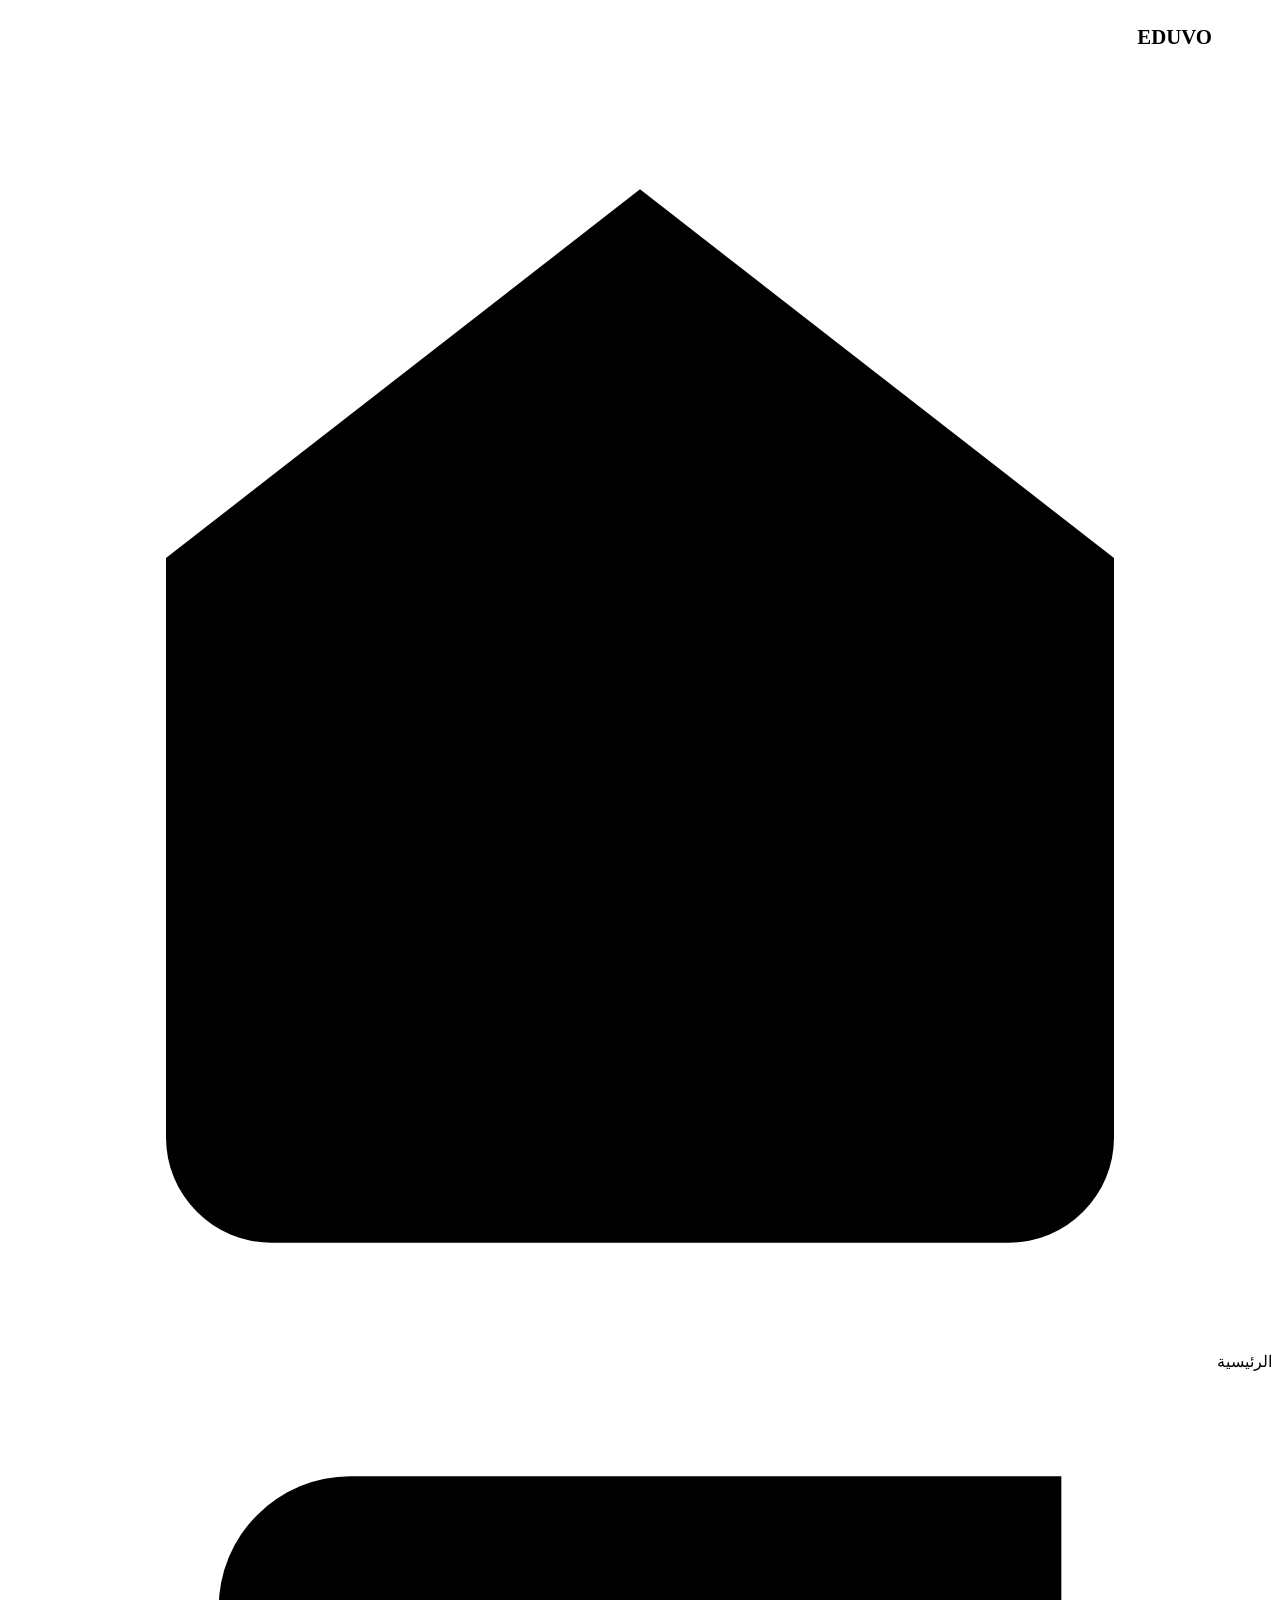
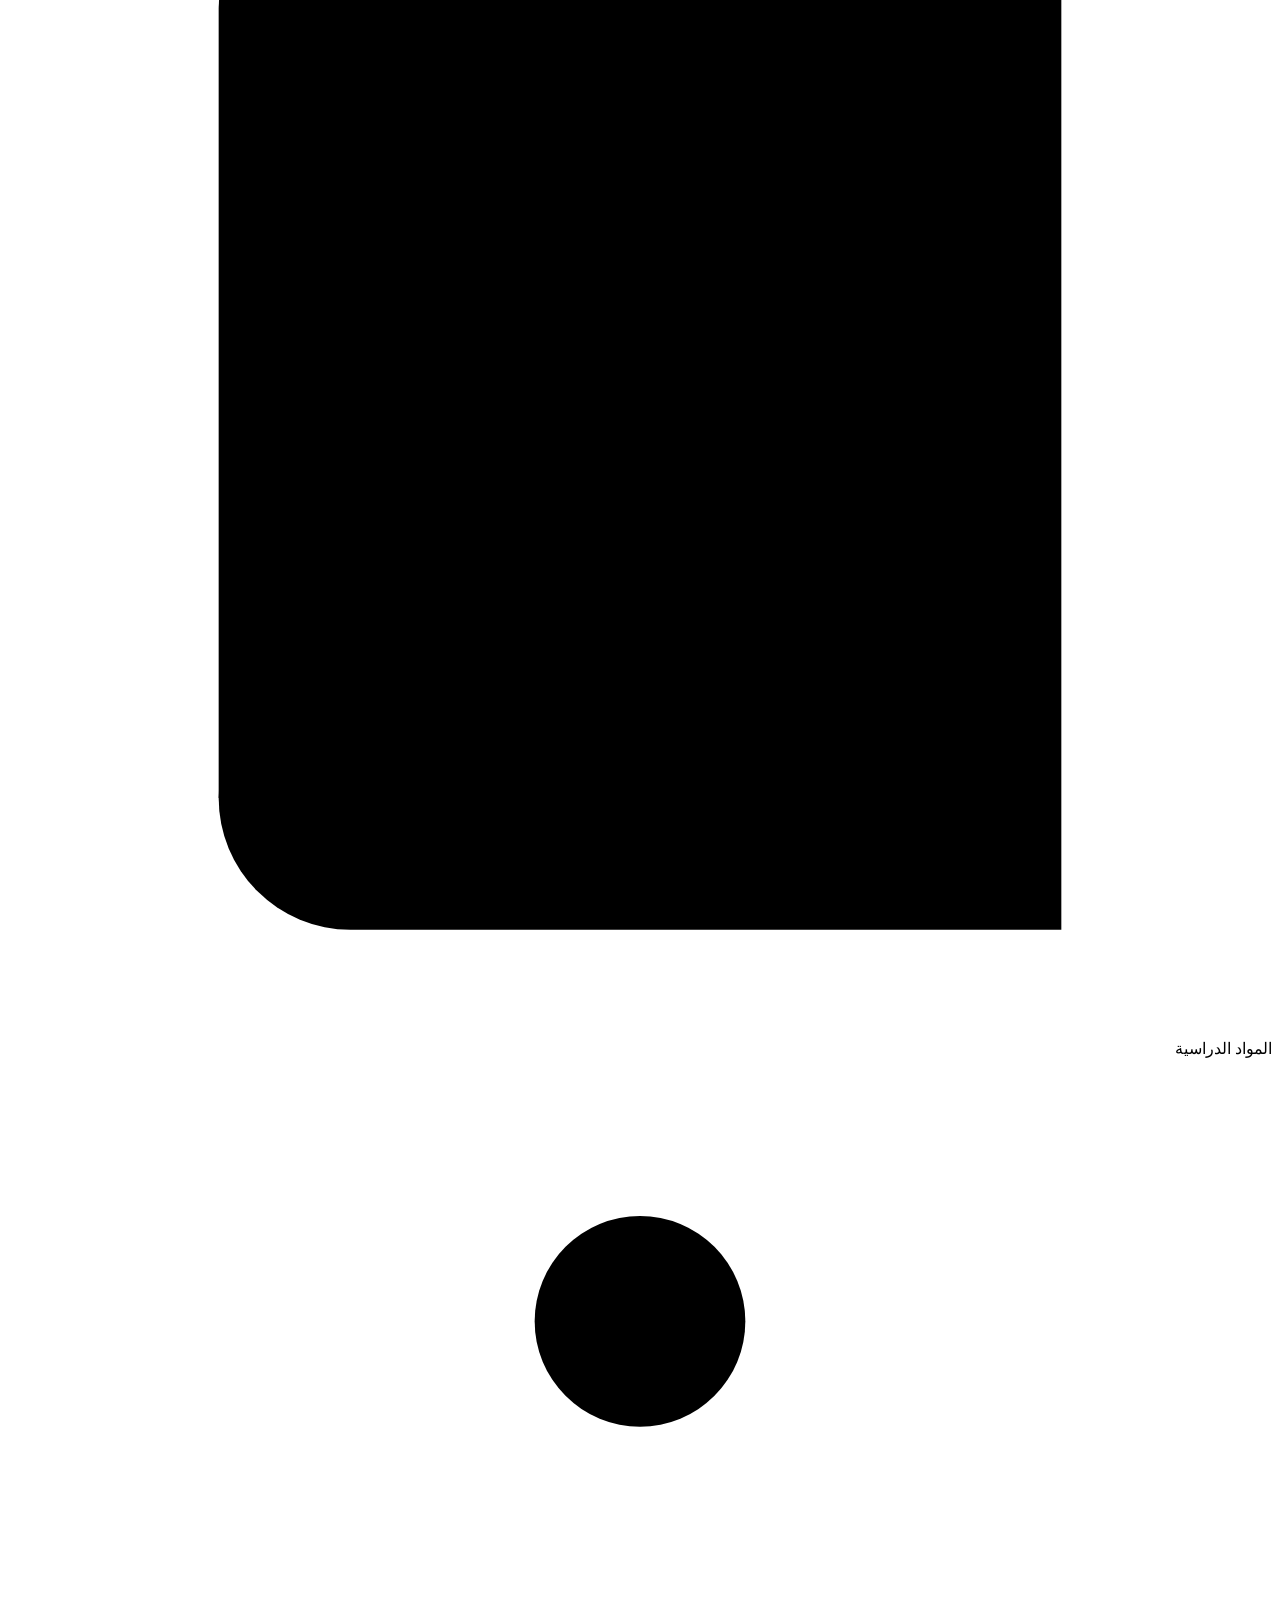
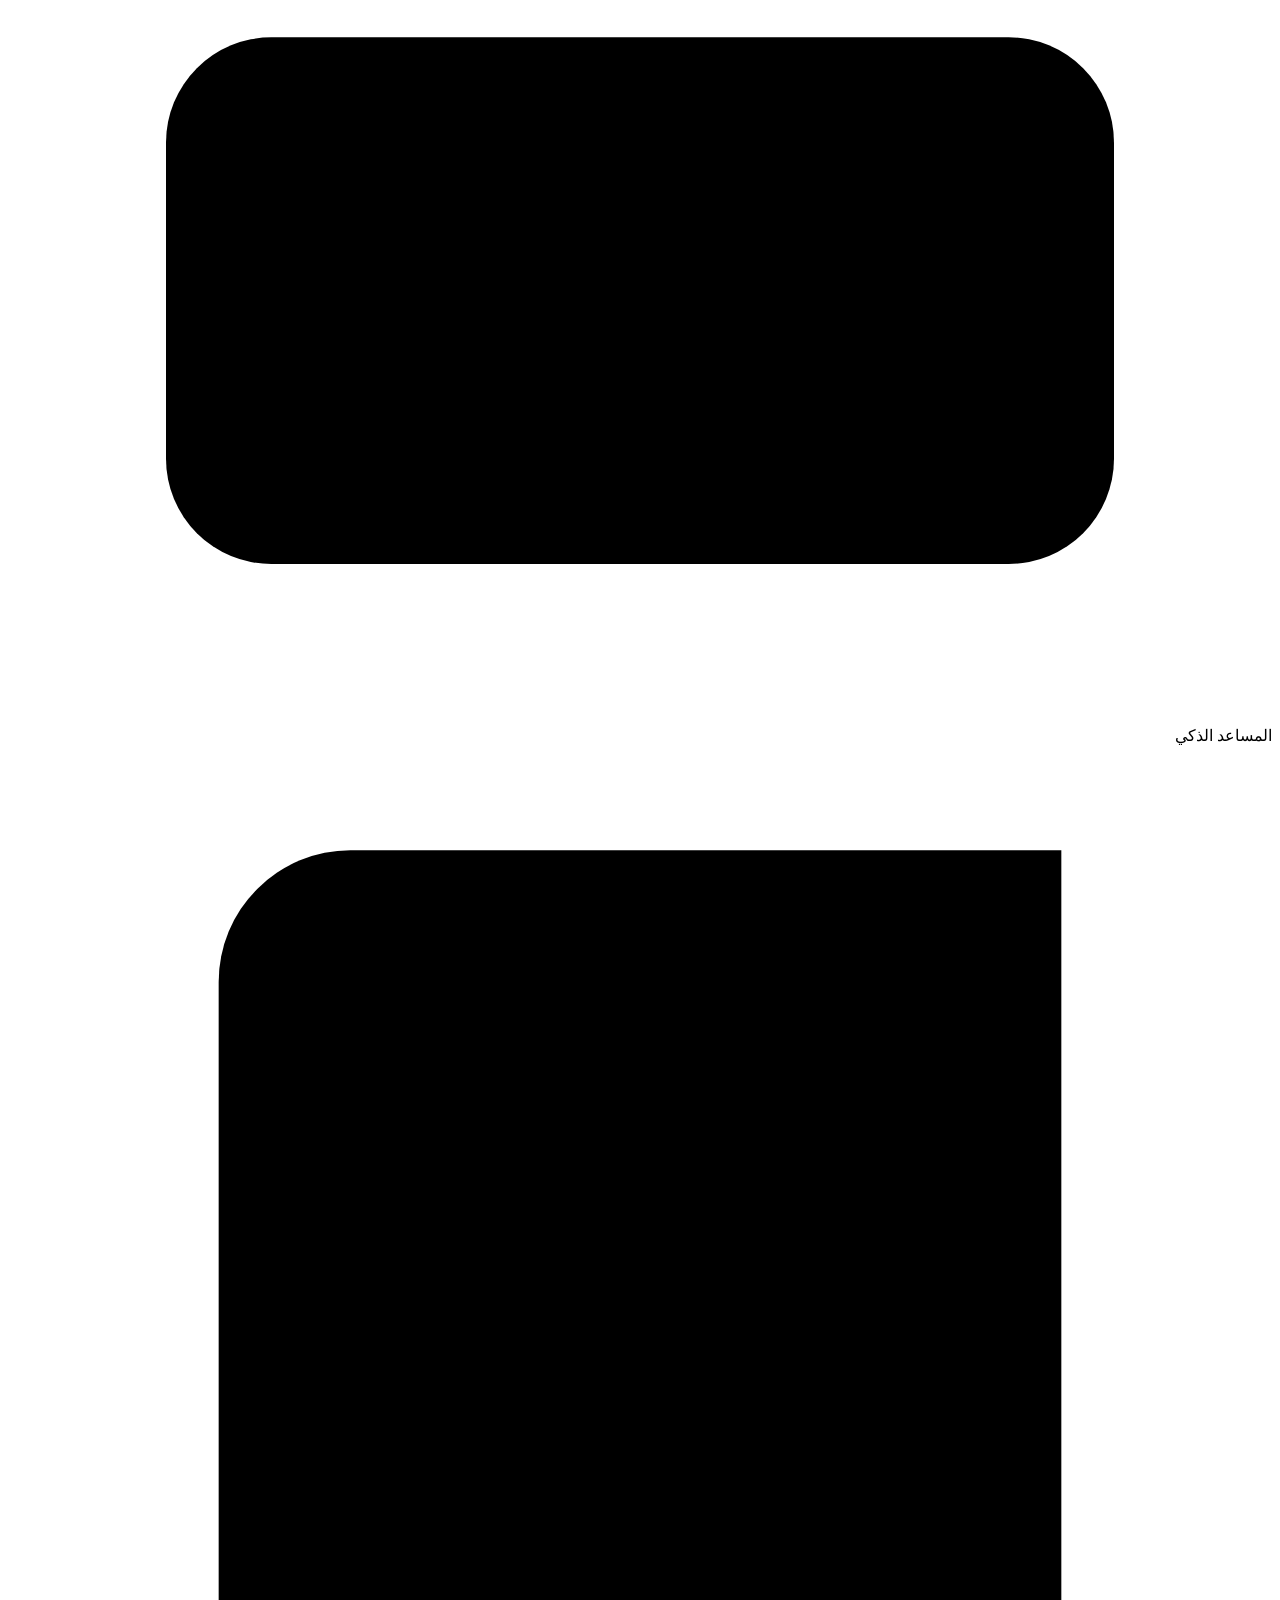
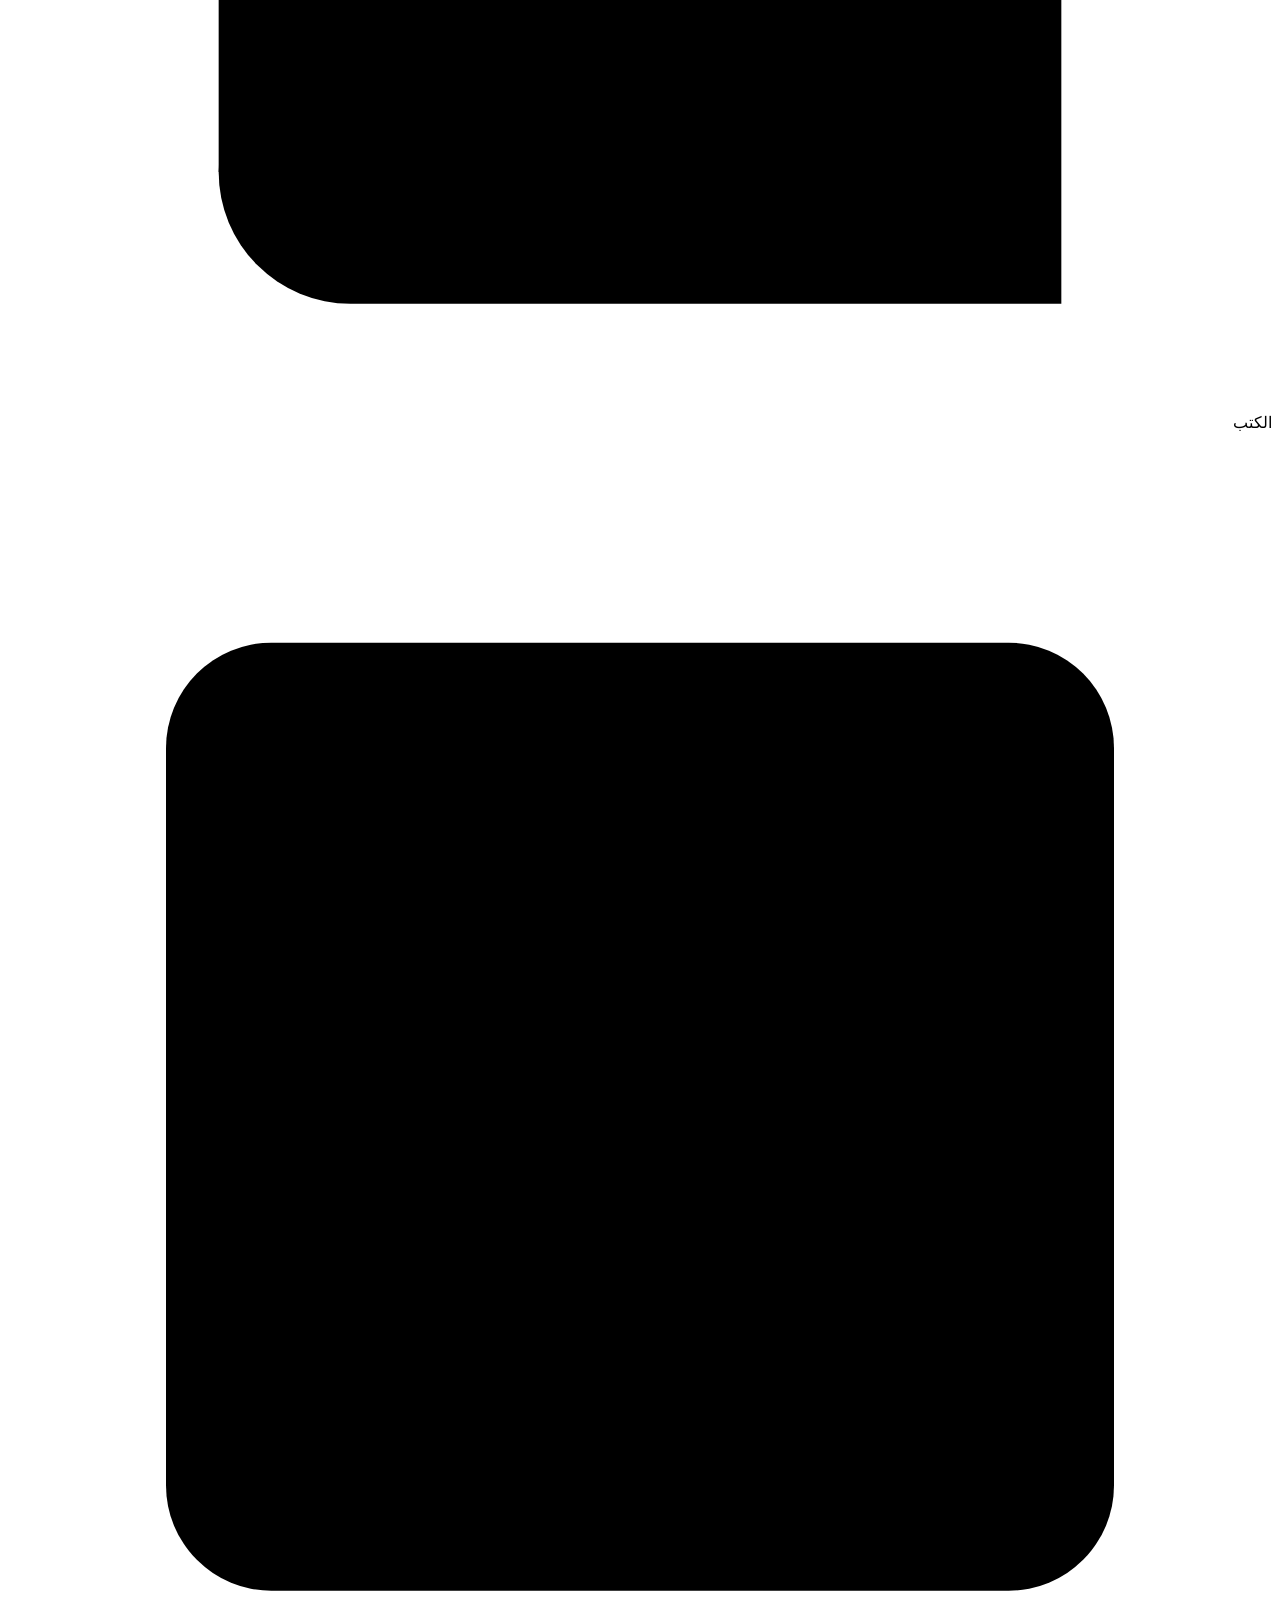
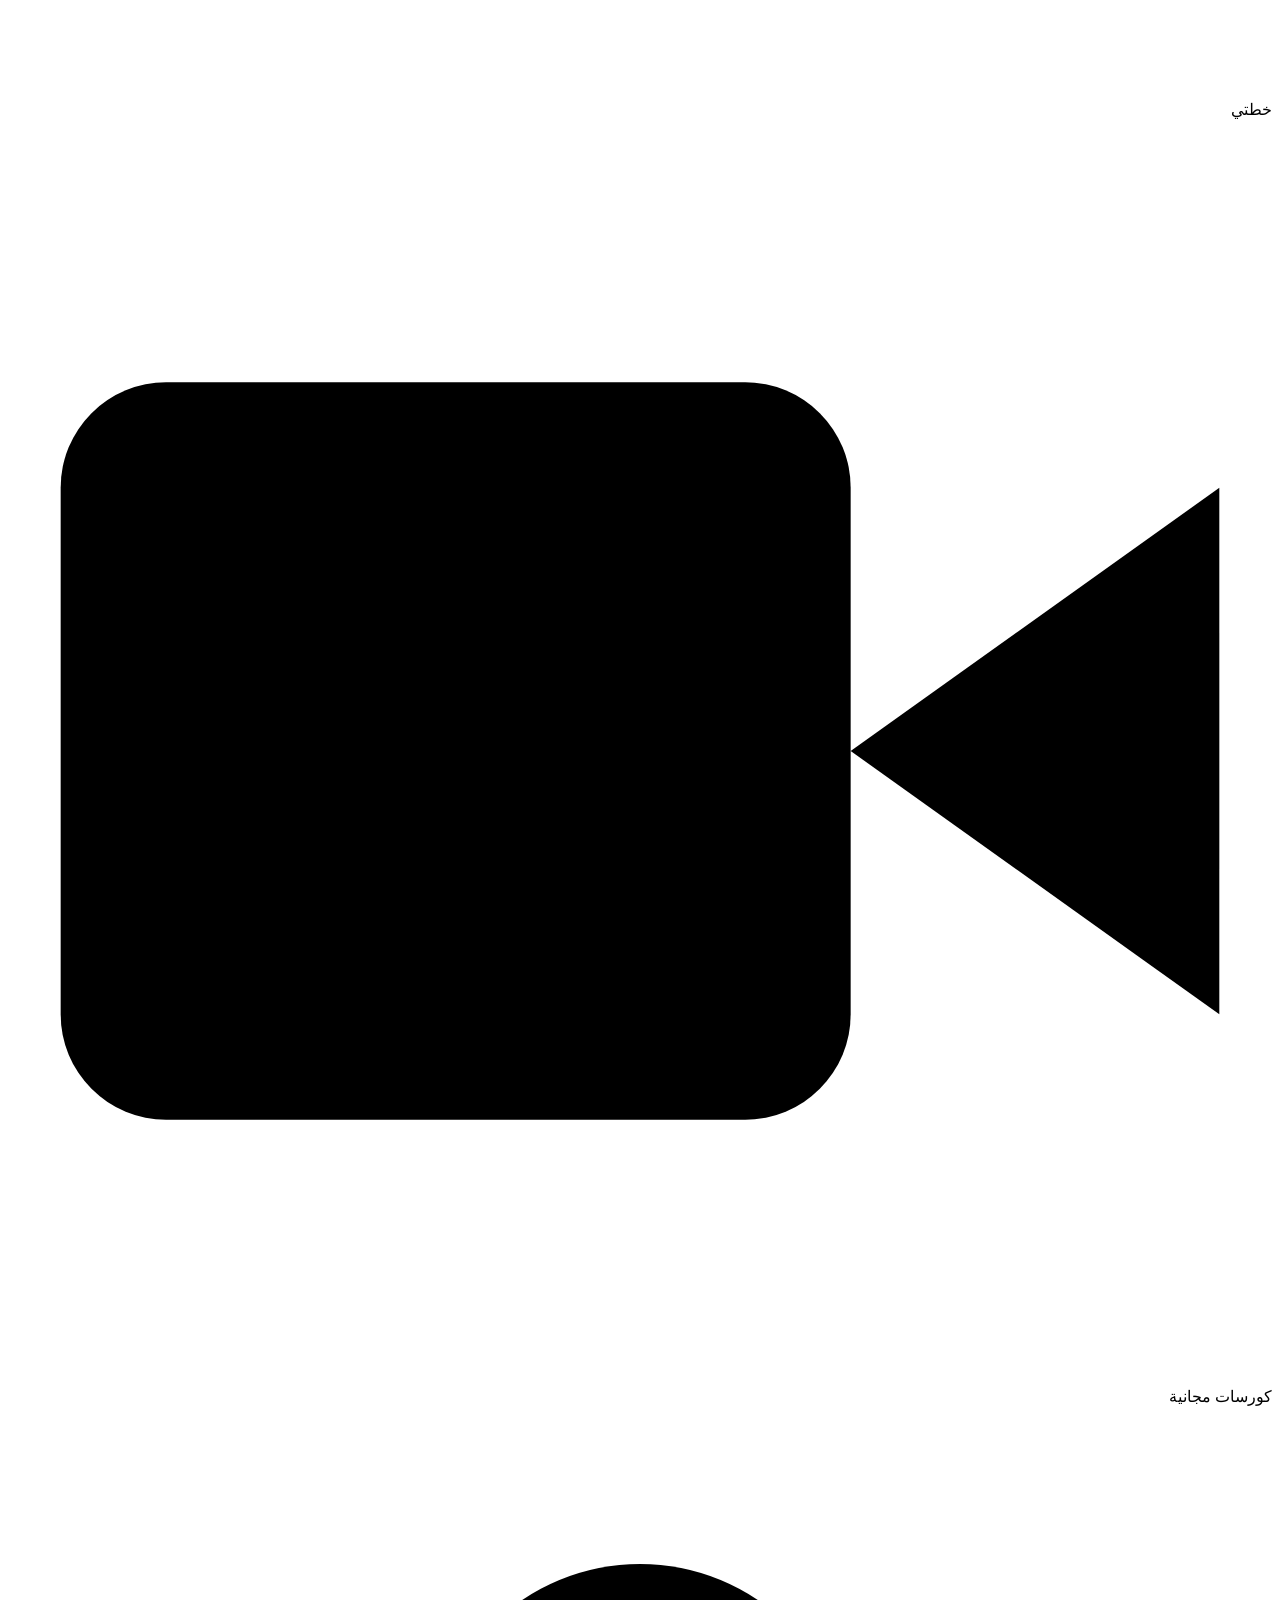
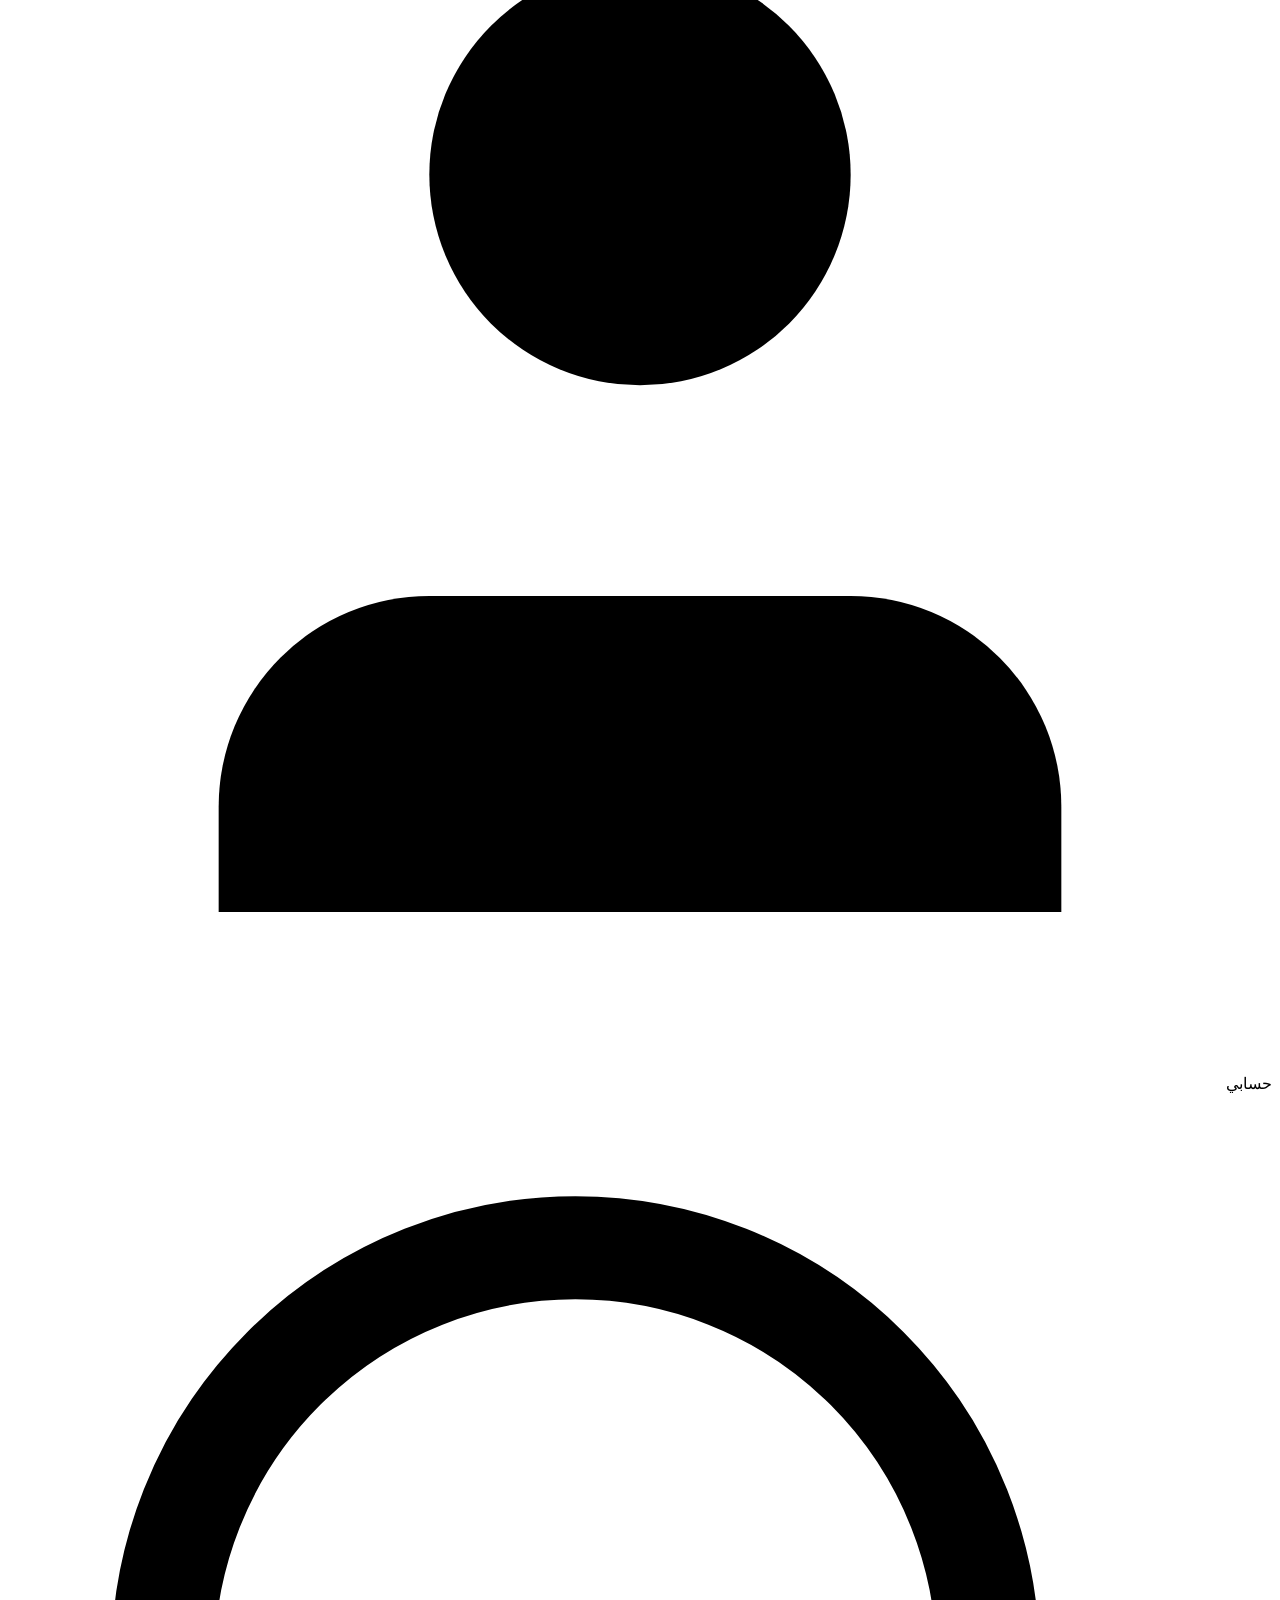
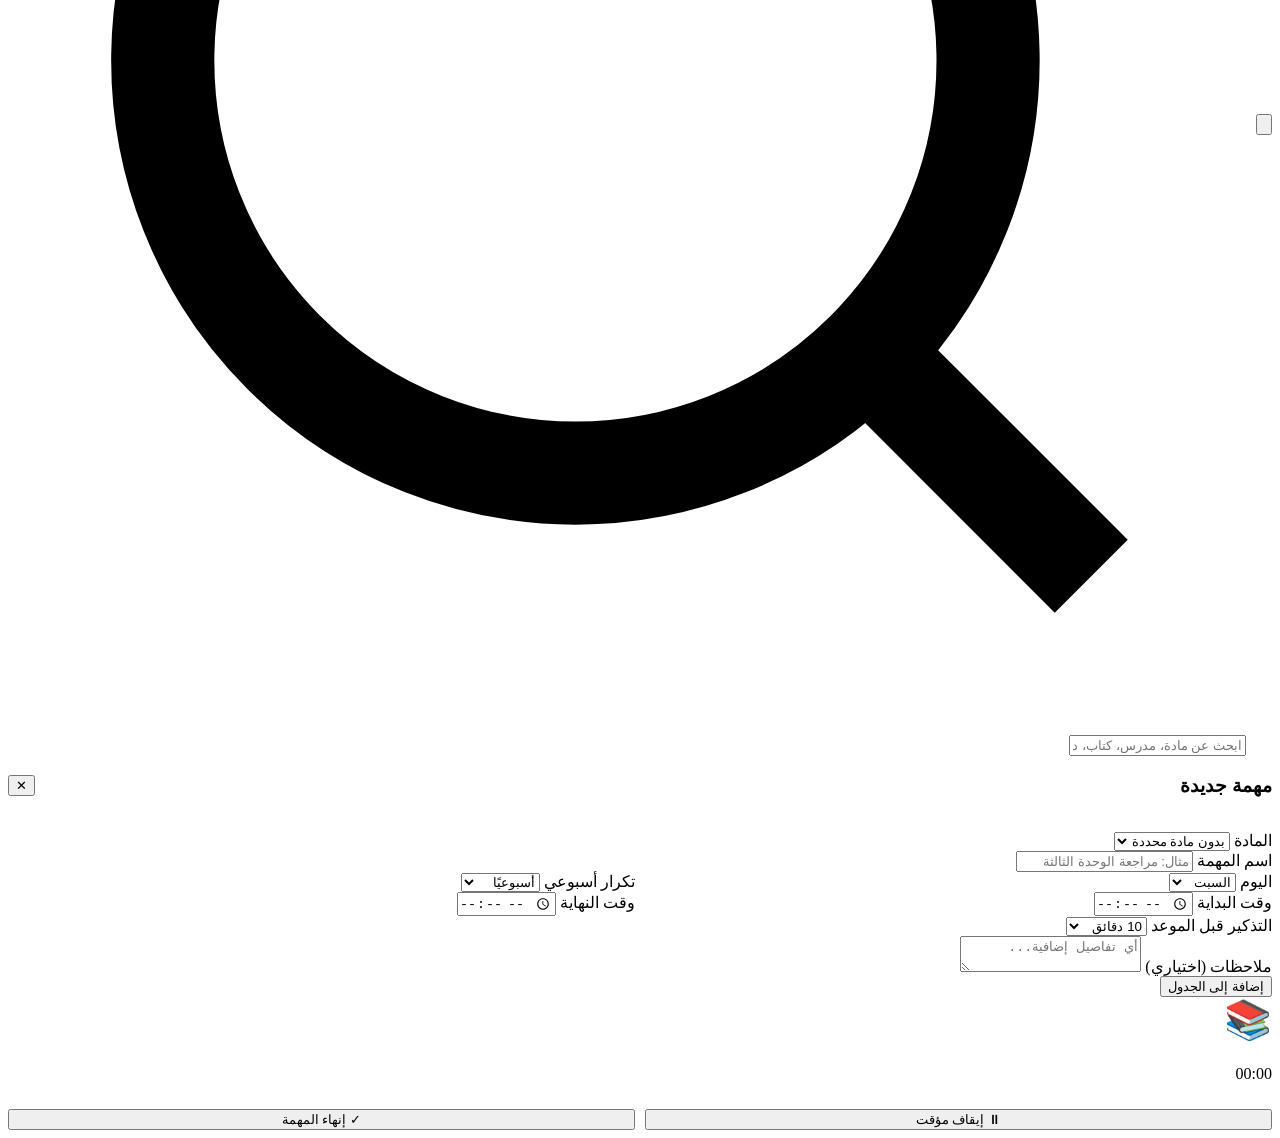
==== commit e399114b: "Add files via upload" ====
--- a/index.html
+++ b/index.html
@@ -4,751 +4,29 @@
   <meta charset="UTF-8" />
   <meta name="viewport" content="width=device-width, initial-scale=1.0, maximum-scale=1.0, user-scalable=no" />
   <title>EDUVO | منصة تعليمية ذكية</title>
+
+  <link rel="manifest" href="manifest.json" />
+  <meta name="theme-color" content="#0b1629" />
+  <meta name="apple-mobile-web-app-capable" content="yes" />
+  <meta name="apple-mobile-web-app-status-bar-style" content="black-translucent" />
+  <meta name="apple-mobile-web-app-title" content="EDUVO" />
+  <link rel="icon" type="image/png" sizes="192x192" href="icons/icon-192.png" />
+  <link rel="apple-touch-icon" href="icons/icon-192.png" />
+
   <link rel="preconnect" href="https://fonts.googleapis.com" />
   <link rel="preconnect" href="https://fonts.gstatic.com" crossorigin />
-  <link href="https://fonts.googleapis.com/css2?family=Cairo:wght@300;400;500;600;700;800&display=swap" rel="stylesheet" />
-  <style>
-    :root {
-      --bg: #07111f;
-      --bg-soft: #0d1a2f;
-      --bg-card: rgba(15, 25, 42, 0.78);
-      --bg-card-strong: rgba(19, 30, 48, 0.9);
-      --bg-input: rgba(15, 23, 38, 0.9);
-      --accent: #1c72d8;
-      --accent-2: #00d2ff;
-      --gold: #ffb703;
-      --text: #edf3ff;
-      --muted: #9aaec9;
-      --border: rgba(255,255,255,0.08);
-      --shadow: 0 18px 40px rgba(0,0,0,0.28);
-      --sidebar-width: 260px;
-    }
-
-    body.light-theme {
-      --bg: #edf4ff;
-      --bg-soft: #f8fbff;
-      --bg-card: rgba(255,255,255,0.82);
-      --bg-card-strong: rgba(255,255,255,0.94);
-      --bg-input: #e8eef8;
-      --accent: #1c72d8;
-      --accent-2: #2c9efc;
-      --gold: #d97706;
-      --text: #11213c;
-      --muted: #5d7290;
-      --border: rgba(17, 33, 60, 0.09);
-      --shadow: 0 16px 34px rgba(20, 40, 70, 0.08);
-    }
-
-    * { box-sizing: border-box; margin: 0; padding: 0; font-family: 'Cairo', sans-serif; }
-
-    html, body {
-      width: 100%;
-      min-height: 100%;
-      background:
-        radial-gradient(circle at top right, rgba(28, 114, 216, 0.18), transparent 20%),
-        radial-gradient(circle at bottom left, rgba(0, 210, 255, 0.12), transparent 25%),
-        var(--bg);
-      color: var(--text);
-      direction: rtl;
-      overflow-x: hidden;
-    }
-
-    body {
-      -webkit-tap-highlight-color: transparent;
-    }
-
-    #app-shell {
-      display: flex;
-      width: 100vw;
-      min-height: 100vh;
-      background: transparent;
-    }
-
-    .sidebar {
-      width: var(--sidebar-width);
-      background: rgba(7, 16, 29, 0.7);
-      border-left: 1px solid var(--border);
-      backdrop-filter: blur(14px);
-      -webkit-backdrop-filter: blur(14px);
-      padding: 22px 16px;
-      display: flex;
-      flex-direction: column;
-      gap: 8px;
-    }
-
-    body.light-theme .sidebar {
-      background: rgba(255,255,255,0.72);
-    }
-
-    .main-content {
-      flex: 1;
-      position: relative;
-      overflow-y: auto;
-      padding: 20px 18px 110px;
-      background: transparent;
-    }
-
-    .screen {
-      display: none;
-      max-width: 1100px;
-      margin: 0 auto;
-      min-height: 100%;
-    }
-
-    .screen.active {
-      display: block;
-      animation: screenFadeIn 0.4s ease;
-    }
-
-    @keyframes screenFadeIn {
-      from { opacity: 0; transform: translateY(10px); }
-      to { opacity: 1; transform: translateY(0); }
-    }
-
-    @keyframes fadeInUp {
-      from { opacity: 0; transform: translateY(16px); }
-      to { opacity: 1; transform: translateY(0); }
-    }
-
-    .fade-in-up {
-      animation: fadeInUp 0.5s ease both;
-    }
-
-    .glass-card {
-      background: var(--bg-card);
-      border: 1px solid var(--border);
-      backdrop-filter: blur(12px);
-      -webkit-backdrop-filter: blur(12px);
-      border-radius: 18px;
-      padding: 20px;
-      box-shadow: var(--shadow);
-      margin-bottom: 18px;
-      transition: transform 0.25s ease, box-shadow 0.25s ease, border-color 0.25s ease;
-    }
-
-    .glass-card:hover {
-      transform: translateY(-3px);
-      border-color: rgba(0,210,255,0.25);
-      box-shadow: 0 12px 30px rgba(0,0,0,0.25);
-    }
-
-    button, .btn-primary, .btn-secondary, .btn-social {
-      transition: transform 0.15s ease, opacity 0.15s ease, filter 0.15s ease;
-    }
-
-    button:active, .btn-primary:active, .btn-secondary:active, .btn-social:active {
-      transform: scale(0.97);
-    }
-
-    .header {
-      display: flex;
-      justify-content: space-between;
-      align-items: center;
-      margin-bottom: 18px;
-      padding-top: 4px;
-    }
-
-    .header h2, .header h1, .glass-card h3, .glass-card h4 { color: var(--text); }
-
-    .sidebar-item, .nav-item {
-      display: flex;
-      align-items: center;
-      gap: 12px;
-      color: var(--muted);
-      background: transparent;
-      border: 1px solid transparent;
-      border-radius: 12px;
-      padding: 12px 14px;
-      cursor: pointer;
-      transition: 0.3s ease;
-      font-weight: 700;
-    }
-
-    .sidebar-item.active, .nav-item.active {
-      background: rgba(0, 210, 255, 0.1);
-      color: var(--accent-2);
-      border-color: rgba(0, 210, 255, 0.2);
-    }
-
-    .svg-icon {
-      width: 22px;
-      height: 22px;
-      stroke: currentColor;
-      fill: none;
-      stroke-width: 2;
-      stroke-linecap: round;
-      stroke-linejoin: round;
-    }
-
-    .input-control, select, input {
-      width: 100%;
-      border: 1px solid var(--border);
-      border-radius: 12px;
-      background: var(--bg-input);
-      padding: 12px 14px;
-      color: var(--text);
-      outline: none;
-      font-size: 0.96rem;
-      transition: 0.2s ease;
-    }
-
-    .input-control:focus, select:focus, input:focus {
-      border-color: rgba(0, 210, 255, 0.5);
-      box-shadow: 0 0 0 3px rgba(0,210,255,0.12);
-    }
-
-    .input-group {
-      margin-bottom: 14px;
-    }
-
-    .input-group label {
-      display: block;
-      margin-bottom: 8px;
-      color: var(--muted);
-      font-weight: 700;
-      font-size: 0.82rem;
-    }
-
-    .btn-primary, .btn-secondary {
-      display: inline-flex;
-      justify-content: center;
-      align-items: center;
-      width: 100%;
-      border: none;
-      border-radius: 14px;
-      cursor: pointer;
-      font-weight: 800;
-      padding: 14px 18px;
-      transition: transform 0.2s ease, opacity 0.2s ease;
-    }
-
-    .btn-primary {
-      color: white;
-      background: linear-gradient(135deg, var(--accent), var(--accent-2));
-      box-shadow: 0 12px 30px rgba(28,114,216,0.28);
-    }
-
-    .btn-primary:hover, .btn-secondary:hover { transform: translateY(-1px); }
-
-    .btn-secondary {
-      color: var(--text);
-      background: transparent;
-      border: 1px solid var(--border);
-    }
-
-    .auth-form { display: none; }
-    .auth-form.active { display: block; }
-    .auth-tab.active {
-      background: linear-gradient(135deg, rgba(28,114,216,0.2), rgba(0,210,255,0.12));
-      border-color: rgba(0,210,255,0.2);
-      color: var(--text);
-    }
-
-    .social-divider {
-      display: flex;
-      align-items: center;
-      gap: 12px;
-      margin: 18px 0 14px;
-      color: var(--muted);
-      font-size: 0.8rem;
-      font-weight: 700;
-    }
-
-    .social-divider::before, .social-divider::after {
-      content: "";
-      flex: 1;
-      height: 1px;
-      background: var(--border);
-    }
-
-    .social-buttons {
-      display: grid;
-      grid-template-columns: repeat(2, minmax(0, 1fr));
-      gap: 10px;
-    }
-
-    .btn-social {
-      display: flex;
-      align-items: center;
-      justify-content: center;
-      gap: 9px;
-      border-radius: 12px;
-      border: 1px solid var(--border);
-      background: var(--bg-input);
-      color: var(--text);
-      padding: 12px 10px;
-      font-weight: 700;
-      font-size: 0.9rem;
-      cursor: pointer;
-      transition: transform 0.2s ease, border-color 0.2s ease;
-    }
-
-    .btn-social:hover {
-      transform: translateY(-1px);
-      border-color: rgba(255,255,255,0.22);
-    }
-
-    .btn-social svg { width: 19px; height: 19px; flex-shrink: 0; }
-
-    .grid-2 {
-      display: grid;
-      grid-template-columns: repeat(2, minmax(0, 1fr));
-      gap: 16px;
-    }
-
-    .subject-card {
-      background: var(--bg-card);
-      border: 1px solid var(--border);
-      border-radius: 18px;
-      padding: 18px;
-      cursor: pointer;
-      transition: transform 0.2s ease, border-color 0.2s ease;
-      box-shadow: var(--shadow);
-    }
-
-    .subject-card:hover {
-      transform: translateY(-2px);
-      border-color: rgba(0,210,255,0.24);
-    }
-
-    .subject-details-panel {
-      display: flex;
-      flex-direction: column;
-      gap: 18px;
-    }
-
-    .subject-feature {
-      display: flex;
-      gap: 16px;
-      padding: 18px;
-      border-radius: 18px;
-      background: rgba(28,114,216,0.08);
-      border: 1px solid rgba(0,210,255,0.18);
-    }
-
-    .subject-feature-icon {
-      width: 58px;
-      height: 58px;
-      border-radius: 16px;
-      background: linear-gradient(135deg, var(--accent), var(--accent-2));
-      display: flex;
-      align-items: center;
-      justify-content: center;
-      font-size: 1.8rem;
-      flex-shrink: 0;
-    }
-
-    .teacher-grid {
-      display: grid;
-      grid-template-columns: repeat(2, minmax(0, 1fr));
-      gap: 14px;
-    }
-
-    .teacher-card {
-      background: rgba(255,255,255,0.02);
-      border: 1px solid var(--border);
-      border-radius: 14px;
-      padding: 14px;
-    }
-
-    .teacher-head {
-      display: flex;
-      gap: 12px;
-      align-items: center;
-      margin-bottom: 10px;
-    }
-
-    .teacher-photo {
-      width: 58px;
-      height: 58px;
-      border-radius: 50%;
-      object-fit: cover;
-      border: 2px solid rgba(0,210,255,0.22);
-    }
-
-    .teacher-name {
-      font-weight: 800;
-      margin-bottom: 4px;
-    }
-
-    .teacher-meta {
-      display: flex;
-      justify-content: space-between;
-      font-size: 0.72rem;
-      color: var(--muted);
-    }
-
-    .teacher-card p {
-      color: var(--muted);
-      line-height: 1.7;
-      margin-bottom: 8px;
-    }
-
-    .teacher-cta {
-      display: inline-flex;
-      justify-content: center;
-      align-items: center;
-      text-decoration: none;
-      width: 100%;
-      background: linear-gradient(135deg, var(--accent), var(--accent-2));
-      color: white;
-      border-radius: 10px;
-      padding: 10px 12px;
-      font-weight: 700;
-    }
-
-    .bottom-nav {
-      position: fixed;
-      left: 50%;
-      bottom: 12px;
-      transform: translateX(-50%);
-      width: calc(100% - 18px);
-      max-width: 520px;
-      height: 74px;
-      background: rgba(13, 18, 30, 0.7);
-      border: 1px solid var(--border);
-      border-radius: 20px;
-      backdrop-filter: blur(16px);
-      -webkit-backdrop-filter: blur(16px);
-      box-shadow: var(--shadow);
-      display: none;
-      justify-content: space-around;
-      align-items: center;
-      z-index: 10;
-    }
-
-    body.light-theme .bottom-nav {
-      background: rgba(255,255,255,0.8);
-    }
-
-    .nav-item {
-      width: 25%;
-      height: 100%;
-      flex-direction: column;
-      justify-content: center;
-      gap: 4px;
-      font-size: 0.7rem;
-      border-radius: 14px;
-    }
-
-    .chat-container {
-      display: flex;
-      flex-direction: column;
-      gap: 10px;
-      min-height: 300px;
-      max-height: 48vh;
-      overflow-y: auto;
-      background: rgba(255,255,255,0.02);
-      border: 1px solid var(--border);
-      border-radius: 18px;
-      padding: 14px;
-      margin-bottom: 14px;
-    }
-
-    .chat-bubble {
-      max-width: 82%;
-      padding: 12px 16px;
-      border-radius: 15px;
-      line-height: 1.7;
-      font-size: 0.9rem;
-    }
-
-    .chat-ai {
-      align-self: flex-start;
-      background: var(--bg-card-strong);
-      border: 1px solid var(--border);
-      color: var(--text);
-    }
-
-    .chat-user {
-      align-self: flex-end;
-      background: linear-gradient(135deg, var(--accent), var(--accent-2));
-      color: white;
-    }
-
-    @media (max-width: 980px) {
-      .sidebar { display: none; }
-      .main-content { padding-bottom: 120px; }
-      .bottom-nav { display: flex; }
-      .teacher-grid, .grid-2 { grid-template-columns: 1fr; }
-    }
-
-    @media (max-width: 560px) {
-      .glass-card { padding: 16px; }
-      .header h2 { font-size: 1.4rem; }
-      .subject-feature { flex-direction: column; }
-    }
-
-    /* ===== Global Search ===== */
-    #global-topbar {
-      max-width: 1100px;
-      margin: 0 auto 18px;
-      position: relative;
-      z-index: 40;
-    }
-
-    .global-search-wrap {
-      display: flex;
-      align-items: center;
-      gap: 10px;
-      background: var(--bg-card);
-      border: 1px solid var(--border);
-      backdrop-filter: blur(12px);
-      -webkit-backdrop-filter: blur(12px);
-      border-radius: 999px;
-      padding: 12px 18px;
-      box-shadow: var(--shadow);
-      transition: border-color 0.2s ease;
-    }
-
-    .global-search-wrap:focus-within {
-      border-color: rgba(0,210,255,0.4);
-    }
-
-    .global-search-wrap svg { width: 20px; height: 20px; color: var(--muted); flex-shrink: 0; }
-
-    #global-search-input {
-      flex: 1;
-      background: transparent;
-      border: none;
-      outline: none;
-      color: var(--text);
-      font-size: 0.95rem;
-      font-family: 'Cairo', sans-serif;
-    }
-
-    #global-search-input::placeholder { color: var(--muted); }
-
-    .global-search-results {
-      display: none;
-      position: absolute;
-      top: calc(100% + 8px);
-      right: 0;
-      left: 0;
-      background: var(--bg-card-strong);
-      border: 1px solid var(--border);
-      border-radius: 16px;
-      box-shadow: var(--shadow);
-      max-height: 60vh;
-      overflow-y: auto;
-      padding: 10px;
-      backdrop-filter: blur(14px);
-    }
-
-    .global-search-results.open { display: block; }
-
-    .search-group-label {
-      font-size: 0.75rem;
-      color: var(--accent-2);
-      font-weight: 800;
-      padding: 8px 10px 4px;
-    }
-
-    .search-result-item {
-      display: flex;
-      align-items: center;
-      gap: 10px;
-      padding: 10px;
-      border-radius: 10px;
-      cursor: pointer;
-      transition: background 0.15s ease;
-    }
-
-    .search-result-item:hover { background: rgba(0,210,255,0.08); }
-    .search-result-item .sr-icon { font-size: 1.3rem; flex-shrink: 0; }
-    .search-result-item .sr-label { font-weight: 700; font-size: 0.9rem; }
-    .search-result-item .sr-sub { font-size: 0.75rem; color: var(--muted); }
-    .search-empty-state { text-align: center; color: var(--muted); padding: 20px; font-size: 0.9rem; }
-
-    @media (max-width: 980px) {
-      #global-topbar { padding: 0 16px; margin-bottom: 14px; }
-    }
-
-    /* ===== Planner / خطتي ===== */
-    .progress-track {
-      height: 12px;
-      border-radius: 999px;
-      background: var(--bg-input);
-      overflow: hidden;
-    }
-
-    .progress-fill {
-      height: 100%;
-      background: linear-gradient(135deg, var(--accent), var(--accent-2));
-      transition: width 0.4s ease;
-      border-radius: 999px;
-    }
-
-    .goal-chip {
-      border: 1px solid var(--border);
-      background: var(--bg-input);
-      color: var(--text);
-      border-radius: 999px;
-      padding: 7px 16px;
-      font-size: 0.82rem;
-      font-weight: 700;
-      cursor: pointer;
-      transition: 0.2s ease;
-    }
-
-    .goal-chip.active {
-      background: linear-gradient(135deg, var(--accent), var(--accent-2));
-      border-color: transparent;
-      color: #fff;
-    }
-
-    .summary-tile {
-      background: rgba(255,255,255,0.03);
-      border: 1px solid var(--border);
-      border-radius: 14px;
-      padding: 14px;
-      text-align: center;
-    }
-
-    .summary-tile .st-num { font-size: 1.35rem; font-weight: 800; color: var(--accent-2); }
-    .summary-tile .st-label { font-size: 0.78rem; color: var(--muted); margin-top: 2px; }
-
-    .task-card {
-      background: rgba(255,255,255,0.02);
-      border: 1px solid var(--border);
-      border-right: 4px solid var(--accent-2);
-      border-radius: 14px;
-      padding: 16px;
-      margin-bottom: 12px;
-      display: flex;
-      justify-content: space-between;
-      align-items: center;
-      gap: 12px;
-      flex-wrap: wrap;
-    }
-
-    .task-card.done { border-right-color: #10b981; opacity: 0.7; }
-    .task-card .task-time { font-weight: 800; color: var(--accent-2); font-size: 0.85rem; min-width: 60px; }
-    .task-card .task-title { font-weight: 800; margin: 4px 0 2px; }
-    .task-card .task-meta { font-size: 0.78rem; color: var(--muted); }
-    .task-actions { display: flex; gap: 8px; align-items: center; flex-wrap: wrap; }
-
-    .icon-btn {
-      background: none;
-      border: 1px solid var(--border);
-      color: var(--muted);
-      border-radius: 8px;
-      padding: 6px 9px;
-      cursor: pointer;
-      font-size: 0.85rem;
-    }
-    .icon-btn:hover { color: var(--text); border-color: rgba(0,210,255,0.3); }
-
-    .streak-flame { font-size: 2.2rem; }
-
-    /* ===== Modals ===== */
-    .modal-overlay {
-      display: none;
-      position: fixed;
-      inset: 0;
-      background: rgba(3,8,16,0.72);
-      backdrop-filter: blur(4px);
-      z-index: 200;
-      align-items: center;
-      justify-content: center;
-      padding: 16px;
-    }
-
-    .modal-overlay.open { display: flex; }
-
-    .modal-box {
-      background: var(--bg-card-strong);
-      border: 1px solid var(--border);
-      border-radius: 20px;
-      padding: 24px;
-      width: 100%;
-      max-width: 460px;
-      max-height: 90vh;
-      overflow-y: auto;
-      box-shadow: var(--shadow);
-      animation: fadeInUp 0.25s ease;
-    }
-
-    .modal-close-btn {
-      background: none;
-      border: none;
-      color: var(--muted);
-      font-size: 1.2rem;
-      cursor: pointer;
-    }
-
-    .timer-box { text-align: center; }
-
-    .timer-display {
-      font-size: 3.4rem;
-      font-weight: 800;
-      font-variant-numeric: tabular-nums;
-      background: linear-gradient(135deg, var(--accent), var(--accent-2));
-      -webkit-background-clip: text;
-      background-clip: text;
-      color: transparent;
-      letter-spacing: 2px;
-    }
-
-    /* ===== Free Courses ===== */
-    .course-card {
-      background: var(--bg-card);
-      border: 1px solid var(--border);
-      border-radius: 18px;
-      overflow: hidden;
-      box-shadow: var(--shadow);
-      transition: transform 0.2s ease;
-    }
-    .course-card:hover { transform: translateY(-3px); }
-
-    .course-thumb {
-      width: 100%;
-      height: 150px;
-      object-fit: cover;
-      background: var(--bg-input);
-      display: block;
-    }
-
-    .course-body { padding: 14px; }
-    .course-title { font-weight: 800; margin-bottom: 4px; }
-    .course-meta { font-size: 0.78rem; color: var(--accent-2); font-weight: 700; margin-bottom: 6px; }
-    .course-desc { font-size: 0.82rem; color: var(--muted); line-height: 1.6; margin-bottom: 10px; min-height: 38px; }
-
-    .course-status-badge {
-      display: inline-block;
-      font-size: 0.7rem;
-      font-weight: 700;
-      padding: 3px 10px;
-      border-radius: 999px;
-      background: rgba(255,255,255,0.06);
-      color: var(--muted);
-      margin-bottom: 8px;
-    }
-    .course-status-badge.watching { color: var(--accent-2); background: rgba(0,210,255,0.12); }
-    .course-status-badge.watched { color: #10b981; background: rgba(16,185,129,0.12); }
-
-    .lecture-player-chrome {
-      background: #000;
-      border-radius: 16px;
-      overflow: hidden;
-      border: 1px solid var(--border);
-      position: relative;
-    }
-
-    .lecture-player-chrome iframe {
-      width: 100%;
-      aspect-ratio: 16 / 9;
-      border: none;
-      display: block;
-    }
-  </style>
+  <link href="https://fonts.googleapis.com/css2?family=Cairo:wght@400;700;800&display=swap" rel="stylesheet" />
+  <link rel="stylesheet" href="css/styles.css" />
 </head>
 <body>
   <div id="app-shell">
     <aside class="sidebar" aria-label="قائمة جانبية">
-      <div style="display:flex; align-items:center; gap:12px; margin-bottom:18px; padding:8px 6px;">
-        <div style="width:42px; height:42px; display:flex; align-items:center; justify-content:center; border-radius:12px; background:linear-gradient(135deg, var(--accent), var(--accent-2)); font-weight:800; color:#fff;">E</div>
-        <div style="font-size:1.3rem; font-weight:800;">EDUVO</div>
+      <div style="display:flex; align-items:center; justify-content:space-between; margin-bottom:18px; padding:8px 6px;">
+        <div style="display:flex; align-items:center; gap:12px;">
+          <div style="width:42px; height:42px; display:flex; align-items:center; justify-content:center; border-radius:12px; background:linear-gradient(135deg, var(--accent), var(--accent-2)); font-weight:800; color:#fff;">E</div>
+          <div style="font-size:1.3rem; font-weight:800;">EDUVO</div>
+        </div>
+        <button type="button" id="sidebar-close-btn" onclick="closeMobileSidebar()" style="display:none; background:none; border:none; color:var(--muted); font-size:1.3rem; cursor:pointer;">✕</button>
       </div>
 
       <div class="sidebar-item active" data-target="screen-dashboard">
@@ -783,349 +61,31 @@
 
     <main class="main-content">
       <div id="global-topbar">
-        <div class="global-search-wrap">
-          <svg viewBox="0 0 24 24" fill="none" stroke="currentColor" stroke-width="2"><circle cx="11" cy="11" r="8"/><line x1="21" y1="21" x2="16.65" y2="16.65"/></svg>
-          <input type="text" id="global-search-input" placeholder="ابحث عن مادة، مدرس، كتاب، درس، أو محتوى..." autocomplete="off" />
+        <div style="display:flex; align-items:center; gap:10px;">
+          <button type="button" id="mobile-menu-btn" onclick="openMobileSidebar()" aria-label="فتح القائمة">
+            <svg viewBox="0 0 24 24" fill="none" stroke="currentColor" stroke-width="2"><line x1="4" y1="7" x2="20" y2="7"/><line x1="4" y1="12" x2="20" y2="12"/><line x1="4" y1="17" x2="20" y2="17"/></svg>
+          </button>
+          <div class="global-search-wrap" style="flex:1;">
+            <svg viewBox="0 0 24 24" fill="none" stroke="currentColor" stroke-width="2"><circle cx="11" cy="11" r="8"/><line x1="21" y1="21" x2="16.65" y2="16.65"/></svg>
+            <input type="text" id="global-search-input" placeholder="ابحث عن مادة، مدرس، كتاب، درس، أو محتوى..." autocomplete="off" />
+          </div>
         </div>
         <div id="global-search-results" class="global-search-results"></div>
       </div>
 
-      <section id="screen-auth" class="screen active">
-        <div style="max-width: 500px; margin: 30px auto 0;">
-          <div class="glass-card" style="padding: 28px;">
-            <div style="text-align: center; margin-bottom: 20px;">
-              <div style="width: 92px; height: 92px; display:flex; align-items:center; justify-content:center; border-radius: 24px; margin: 0 auto 18px; background: linear-gradient(135deg, rgba(28,114,216,0.18), rgba(0,210,255,0.12)); border: 1px solid var(--border); font-size: 2.7rem;">🎓</div>
-              <h1 style="font-size: 2.2rem; font-weight: 800; margin-bottom: 6px;">EDUVO</h1>
-              <p style="color: var(--muted);">منصة تعليمية ذكية للثانوية العامة</p>
-            </div>
-
-            <div style="display:flex; gap:8px; background: rgba(255,255,255,0.02); border:1px solid var(--border); border-radius:14px; padding:6px; margin-bottom:18px;">
-              <button type="button" class="btn-secondary auth-tab active" data-auth-tab="login" style="width:50%; padding:12px 10px;">تسجيل الدخول</button>
-              <button type="button" class="btn-secondary auth-tab" data-auth-tab="signup" style="width:50%; padding:12px 10px;">إنشاء حساب</button>
-            </div>
-
-            <form id="login-form" class="auth-form active">
-              <div class="input-group">
-                <label>رقم الموبايل</label>
-                <input id="login-phone" type="tel" inputmode="numeric" class="input-control" placeholder="05xxxxxxxx" />
-              </div>
-              <div class="input-group">
-                <label>كلمة المرور</label>
-                <input id="login-password" type="password" class="input-control" placeholder="••••••••" />
-              </div>
-              <button type="button" id="login-btn" class="btn-primary">دخول</button>
-
-              <div class="social-divider"><span>أو تابع باستخدام</span></div>
-              <div class="social-buttons" style="grid-template-columns: 1fr;">
-                <button type="button" class="btn-social" id="google-login-btn">
-                  <svg viewBox="0 0 24 24"><path fill="#4285F4" d="M23.49 12.27c0-.79-.07-1.54-.19-2.27H12v4.51h6.47c-.29 1.48-1.14 2.73-2.4 3.58v3h3.86c2.26-2.09 3.56-5.17 3.56-8.82z"/><path fill="#34A853" d="M12 24c3.24 0 5.95-1.08 7.93-2.91l-3.86-3c-1.08.72-2.45 1.15-4.07 1.15-3.13 0-5.78-2.11-6.73-4.96H1.29v3.09C3.26 21.3 7.31 24 12 24z"/><path fill="#FBBC05" d="M5.27 14.28A7.2 7.2 0 0 1 4.89 12c0-.79.14-1.56.38-2.28V6.63H1.29A11.96 11.96 0 0 0 0 12c0 1.93.46 3.76 1.29 5.37l3.98-3.09z"/><path fill="#EA4335" d="M12 4.75c1.76 0 3.34.6 4.58 1.79l3.43-3.43C17.94 1.19 15.24 0 12 0 7.31 0 3.26 2.7 1.29 6.63l3.98 3.09C6.22 6.86 8.87 4.75 12 4.75z"/></svg>
-                  <span>الدخول بحساب جوجل</span>
-                </button>
-              </div>
-            </form>
-
-            <form id="signup-form" class="auth-form">
-              <div class="input-group">
-                <label>اسم الطالب الثلاثي</label>
-                <input id="signup-name" type="text" class="input-control" placeholder="أحمد محمد علي" />
-              </div>
-              <div class="input-group">
-                <label>رقم الموبايل</label>
-                <input id="signup-phone" type="tel" inputmode="numeric" class="input-control" placeholder="05xxxxxxxx" />
-              </div>
-              <div class="input-group">
-                <label>الصف الدراسي</label>
-                <select id="signup-grade" class="input-control">
-                  <option value="الصف الأول الثانوي">الصف الأول الثانوي</option>
-                  <option value="الصف الثاني الثانوي - باكالوريا">الصف الثاني الثانوي - باكالوريا</option>
-                  <option value="الصف الثالث الثانوي">الصف الثالث الثانوي</option>
-                </select>
-              </div>
-              <div class="input-group">
-                <label>كلمة السر</label>
-                <input id="signup-password" type="password" class="input-control" placeholder="••••••••" />
-              </div>
-              <div class="input-group">
-                <label>تأكيد كلمة السر</label>
-                <input id="signup-confirm" type="password" class="input-control" placeholder="••••••••" />
-              </div>
-              <button type="button" id="signup-btn" class="btn-primary">إنشاء الحساب</button>
-
-              <div class="social-divider"><span>أو تابع باستخدام</span></div>
-              <div class="social-buttons" style="grid-template-columns: 1fr;">
-                <button type="button" class="btn-social" id="google-signup-btn">
-                  <svg viewBox="0 0 24 24"><path fill="#4285F4" d="M23.49 12.27c0-.79-.07-1.54-.19-2.27H12v4.51h6.47c-.29 1.48-1.14 2.73-2.4 3.58v3h3.86c2.26-2.09 3.56-5.17 3.56-8.82z"/><path fill="#34A853" d="M12 24c3.24 0 5.95-1.08 7.93-2.91l-3.86-3c-1.08.72-2.45 1.15-4.07 1.15-3.13 0-5.78-2.11-6.73-4.96H1.29v3.09C3.26 21.3 7.31 24 12 24z"/><path fill="#FBBC05" d="M5.27 14.28A7.2 7.2 0 0 1 4.89 12c0-.79.14-1.56.38-2.28V6.63H1.29A11.96 11.96 0 0 0 0 12c0 1.93.46 3.76 1.29 5.37l3.98-3.09z"/><path fill="#EA4335" d="M12 4.75c1.76 0 3.34.6 4.58 1.79l3.43-3.43C17.94 1.19 15.24 0 12 0 7.31 0 3.26 2.7 1.29 6.63l3.98 3.09C6.22 6.86 8.87 4.75 12 4.75z"/></svg>
-                  <span>التسجيل بحساب جوجل</span>
-                </button>
-              </div>
-            </form>
-          </div>
-        </div>
-      </section>
-
-      <section id="screen-dashboard" class="screen">
-        <div class="header">
-          <div>
-            <span style="display:block; color: var(--muted); font-size: 0.8rem; margin-bottom: 4px;">مرحباً بك 👋</span>
-            <h2 id="dashboard-greeting">مرحباً في EDUVO</h2>
-          </div>
-        </div>
-
-        <div class="glass-card" style="background: rgba(255,183,3,0.08); border-color: rgba(255,183,3,0.25);">
-          <div style="display:flex; justify-content:space-between; align-items:center; gap:14px;">
-            <div>
-              <div style="font-weight: 800; color: var(--gold); font-size: 0.8rem; margin-bottom: 6px;">تنبيه دراسي</div>
-              <div id="dashboard-alert" style="color: var(--text); line-height: 1.7;">راجع وحدتي اليوم في الرياضيات واللغة العربية قبل الساعة 8 مساءً.</div>
-            </div>
-            <div style="font-size: 2rem;">⏰</div>
-          </div>
-        </div>
-
-        <div class="glass-card" style="display:flex; justify-content:space-between; align-items:center; gap:16px; flex-wrap:wrap;">
-          <div>
-            <div style="color: var(--muted); font-size: 0.8rem;">المسار التعليمي</div>
-            <h3 style="margin-top: 6px; font-size: 1.35rem;">مسارك اليوم</h3>
-          </div>
-          <div style="font-size: 1.8rem; font-weight: 800; color: var(--accent-2);">72%</div>
-        </div>
-
-        <div class="glass-card" data-target="screen-ai" style="cursor: pointer;">
-          <h3 style="margin-bottom: 8px;">🤖 المساعد الذكي</h3>
-          <p style="color: var(--muted); line-height:1.7;">لديك سؤال أو مفهوم يحتاج توضيح؟ اسأل EDUVO AI مباشرة وستحصل على شرح سريع ومباشر.</p>
-        </div>
-
-        <div class="glass-card" data-target="screen-books" style="cursor: pointer;">
-          <h3 style="margin-bottom: 8px;">📚 الكتب</h3>
-          <p style="color: var(--muted); line-height:1.7;">تصفح كتب المواد وافتح ملفات PDF الخاصة بها مباشرة.</p>
-        </div>
-
-        <div class="glass-card" data-target="screen-planner" style="cursor: pointer;">
-          <h3 style="margin-bottom: 8px;">🗓️ خطتي</h3>
-          <p style="color: var(--muted); line-height:1.7;">مركز التحكم الدراسي: هدفك اليومي، جدولك، مؤقت المذاكرة، وإحصائياتك في مكان واحد.</p>
-        </div>
-
-        <div class="glass-card" data-target="screen-courses" style="cursor: pointer;">
-          <h3 style="margin-bottom: 8px;">🎓 كورسات مجانية</h3>
-          <p style="color: var(--muted); line-height:1.7;">شاهد محاضرات مجانية من المدرسين مباشرة داخل التطبيق.</p>
-        </div>
-
-        <div class="glass-card">
-          <h3 style="margin-bottom: 12px;">الإرشادات العامة</h3>
-          <div style="display:grid; gap:12px;">
-            <div style="padding:14px 16px; border-radius:12px; background: rgba(28,114,216,0.08); border:1px solid rgba(0,210,255,0.14);">
-              <strong style="display:block; margin-bottom:4px;">نقطة تركيز اليوم</strong>
-              <span style="color: var(--muted);">مراجعة أسئلة التطبيق في الفيزياء خلال 30 دقيقة.</span>
-            </div>
-            <div style="padding:14px 16px; border-radius:12px; background: rgba(28,114,216,0.08); border:1px solid rgba(0,210,255,0.14);">
-              <strong style="display:block; margin-bottom:4px;">خطة الدراسة</strong>
-              <span style="color: var(--muted);">من 6:00 إلى 7:00: رياضيات • من 7:30 إلى 8:15: لغة عربية.</span>
-            </div>
-          </div>
-        </div>
-
-        <div class="glass-card">
-          <h3 style="margin-bottom: 14px;">المسار التعليمي</h3>
-          <div style="display:grid; gap:12px;">
-            <div style="display:flex; align-items:center; gap:10px;">
-              <div style="width:12px; height:12px; border-radius:50%; background: var(--accent-2);"></div>
-              <div style="flex:1;">
-                <strong>المرحلة الحالية</strong>
-                <div style="color: var(--muted);">الوحدة الثالثة: الجبر والتطبيقات</div>
-              </div>
-            </div>
-            <div style="display:flex; align-items:center; gap:10px;">
-              <div style="width:12px; height:12px; border-radius:50%; background: var(--gold);"></div>
-              <div style="flex:1;">
-                <strong>الأهداف اليوم</strong>
-                <div style="color: var(--muted);">إكمال 4 تمارين و1 اختبار قصير</div>
-              </div>
-            </div>
-          </div>
-        </div>
-      </section>
-
-      <section id="screen-subjects" class="screen">
-        <div class="header">
-          <h2>المواد الدراسية 📚</h2>
-        </div>
-        <div id="subjects-grid" class="grid-2"></div>
-      </section>
-
-      <section id="screen-subject-detail" class="screen">
-        <div class="header">
-          <h2 id="subject-detail-title">المادة</h2>
-        </div>
-        <div id="subject-detail-content" class="subject-details-panel"></div>
-        <button type="button" class="btn-secondary" id="back-to-subjects" style="margin-top: 18px;">رجوع إلى المواد</button>
-      </section>
-
-      <section id="screen-ai" class="screen">
-        <div class="header">
-          <h2>المساعد الذكي 🤖</h2>
-        </div>
-        <div class="chat-container" id="chat-box">
-          <div class="chat-bubble chat-ai">أهلاً بك! أنا EDUVO AI، يمكنك سؤالي عن أي مفهوم أو تمرين وسأشرح لك بطريقة بسيطة ومباشرة.</div>
-        </div>
-        <div style="display:flex; gap:10px; align-items:center;">
-          <input id="ai-input" type="text" class="input-control" placeholder="اكتب سؤالك هنا..." style="flex:1;" />
-          <button type="button" id="send-ai" class="btn-primary" style="width: auto; min-width: 120px;">إرسال</button>
-        </div>
-      </section>
-
-      <section id="screen-books" class="screen">
-        <div class="header">
-          <h2>الكتب 📚</h2>
-        </div>
-        <div id="books-container"></div>
-      </section>
-
-      <section id="screen-planner" class="screen">
-        <div class="header">
-          <div>
-            <h2 id="planner-greeting">مرحبًا 👋</h2>
-            <p style="color: var(--muted); margin-top:4px;">جاهز تحقق هدفك النهارده؟</p>
-          </div>
-          <div id="planner-date" style="color: var(--accent-2); font-weight:700; font-size:0.9rem; text-align:left;"></div>
-        </div>
-
-        <div class="glass-card">
-          <div style="display:flex; justify-content:space-between; align-items:center; margin-bottom:14px; flex-wrap:wrap; gap:10px;">
-            <h4>🎯 هدف اليوم</h4>
-            <div id="goal-options" style="display:flex; gap:6px; flex-wrap:wrap;"></div>
-          </div>
-          <div class="progress-track"><div id="goal-progress-bar" class="progress-fill" style="width:0%;"></div></div>
-          <p id="goal-progress-text" style="color: var(--muted); margin-top:10px; font-size:0.88rem;"></p>
-        </div>
-
-        <div class="glass-card">
-          <div style="display:flex; justify-content:space-between; align-items:center; margin-bottom:12px;">
-            <h4>📋 ملخص اليوم</h4>
-            <button type="button" id="enable-reminders-btn" class="icon-btn">🔔 تفعيل التذكيرات</button>
-          </div>
-          <div id="today-summary" class="grid-2" style="gap:10px;"></div>
-        </div>
-
-        <div style="display:flex; justify-content:space-between; align-items:center; margin:22px 0 12px; flex-wrap:wrap; gap:10px;">
-          <h4>📅 جدول اليوم</h4>
-          <button type="button" class="btn-primary" id="open-add-task-btn" style="width:auto; padding:10px 20px;">➕ مهمة جديدة</button>
-        </div>
-        <div id="today-tasks-list"></div>
-
-        <h4 style="margin:26px 0 12px;">📊 إحصائياتي</h4>
-        <div id="planner-stats" class="grid-2"></div>
-
-        <div class="glass-card" id="streak-card" style="margin-top:18px;"></div>
-
-        <h4 style="margin:26px 0 12px;">🗓️ كل مهامي (الأسبوع)</h4>
-        <div id="planner-list"></div>
-      </section>
-
-      <section id="screen-courses" class="screen">
-        <div class="header">
-          <h2>كورسات مجانية 🎓</h2>
-        </div>
-        <div id="courses-container"></div>
-      </section>
-
-      <section id="screen-lecture" class="screen">
-        <div class="header">
-          <button type="button" class="btn-secondary" id="lecture-back-btn" style="width:auto; padding:9px 18px;">→ رجوع للكورسات</button>
-        </div>
-        <div id="lecture-content"></div>
-      </section>
-
-      <section id="screen-profile" class="screen">
-        <div class="header">
-          <h2>حسابي 👤</h2>
-        </div>
-
-        <div class="glass-card" style="text-align:center;">
-          <div id="profile-avatar" style="width:72px; height:72px; border-radius:50%; background:linear-gradient(135deg, var(--accent), var(--accent-2)); margin:0 auto 12px; display:flex; align-items:center; justify-content:center; font-weight:800; font-size:1.85rem; color:#fff;">ع</div>
-          <h3 id="profile-name">اسم الطالب</h3>
-          <p id="profile-phone" style="color: var(--muted); margin-top: 6px;">0500000000</p>
-          <p id="profile-grade" style="color: var(--accent-2); font-weight:700; margin-top: 6px;">الصف الثالث الثانوي</p>
-          <button type="button" id="edit-profile-toggle" class="btn-secondary" style="margin-top: 16px; width: auto; padding: 10px 22px;">تعديل البيانات</button>
-
-          <div id="edit-profile-form" style="display:none; text-align:right; margin-top: 18px; padding-top: 18px; border-top: 1px solid var(--border);">
-            <div class="input-group">
-              <label>الاسم الثلاثي</label>
-              <input id="edit-profile-name" type="text" class="input-control" />
-            </div>
-            <div class="input-group">
-              <label>الصف الدراسي</label>
-              <select id="edit-profile-grade" class="input-control">
-                <option value="الصف الأول الثانوي">الصف الأول الثانوي</option>
-                <option value="الصف الثاني الثانوي - باكالوريا">الصف الثاني الثانوي - باكالوريا</option>
-                <option value="الصف الثالث الثانوي">الصف الثالث الثانوي</option>
-              </select>
-            </div>
-            <button type="button" id="save-profile-btn" class="btn-primary">حفظ التغييرات</button>
-          </div>
-        </div>
-
-        <div class="glass-card" data-target="screen-books" style="cursor: pointer;">
-          <div style="display:flex; justify-content:space-between; align-items:center;">
-            <span>📚 الكتب</span>
-            <span>←</span>
-          </div>
-        </div>
-
-        <div class="glass-card">
-          <h3 style="margin-bottom: 14px;">الإعدادات</h3>
-          <div style="display:grid; gap: 12px;">
-            <div style="display:flex; justify-content:space-between; align-items:center; gap:12px; flex-wrap:wrap;">
-              <label style="font-weight:700; color: var(--muted);">المظهر</label>
-              <select id="theme-select" class="input-control" style="width: 190px; max-width: 100%;">
-                <option value="dark">الوضع الداكن</option>
-                <option value="light">الوضع الفاتح</option>
-              </select>
-            </div>
-            <div style="display:flex; justify-content:space-between; align-items:center; gap:12px; flex-wrap:wrap;">
-              <label style="font-weight:700; color: var(--muted);">اللغة</label>
-              <select id="language-select" class="input-control" style="width: 190px; max-width: 100%;">
-                <option value="ar">العربية</option>
-              </select>
-            </div>
-            <div style="display:flex; justify-content:space-between; align-items:center; gap:12px; flex-wrap:wrap;">
-              <label style="font-weight:700; color: var(--muted);">نوع الجهاز</label>
-              <select id="layout-select" class="input-control" style="width: 190px; max-width: 100%;">
-                <option value="mobile">عرض الموبايل</option>
-                <option value="tablet">عرض التابلت</option>
-                <option value="desktop">عرض الكمبيوتر/اللابتوب</option>
-              </select>
-            </div>
-          </div>
-        </div>
-
-        <div class="glass-card" onclick="window.open('developer.html', '_blank');" style="cursor:pointer;">
-          <div style="display:flex; justify-content:space-between; align-items:center;">
-            <span>حول EDUVO (صفحة المطور)</span>
-            <span>←</span>
-          </div>
-        </div>
-
-        <button type="button" id="logout-btn" class="btn-secondary" style="color:#ef4444; border-color: rgba(239,68,68,0.24); margin-top: 8px;">تسجيل الخروج</button>
-      </section>
+      <section id="screen-auth" class="screen active"></section>
+      <section id="screen-dashboard" class="screen"></section>
+      <section id="screen-subjects" class="screen"></section>
+      <section id="screen-subject-detail" class="screen"></section>
+      <section id="screen-ai" class="screen"></section>
+      <section id="screen-books" class="screen"></section>
+      <section id="screen-planner" class="screen"></section>
+      <section id="screen-courses" class="screen"></section>
+      <section id="screen-lecture" class="screen"></section>
+      <section id="screen-profile" class="screen"></section>
     </main>
 
-    <nav class="bottom-nav" aria-label="التنقل السفلي">
-      <div class="nav-item active" data-target="screen-dashboard">
-        <svg class="svg-icon" viewBox="0 0 24 24"><path d="M3 9l9-7 9 7v11a2 2 0 0 1-2 2H5a2 2 0 0 1-2-2z"/><path d="M9 21v-7h6v7"/></svg>
-        <span>الرئيسية</span>
-      </div>
-      <div class="nav-item" data-target="screen-subjects">
-        <svg class="svg-icon" viewBox="0 0 24 24"><path d="M4 19.5A2.5 2.5 0 0 1 6.5 17H20"/><path d="M6.5 2H20v20H6.5A2.5 2.5 0 0 1 4 19.5v-15A2.5 2.5 0 0 1 6.5 2z"/></svg>
-        <span>المواد</span>
-      </div>
-      <div class="nav-item" data-target="screen-ai">
-        <svg class="svg-icon" viewBox="0 0 24 24"><rect x="3" y="11" width="18" height="10" rx="2"/><circle cx="12" cy="5" r="2"/></svg>
-        <span>المساعد</span>
-      </div>
-      <div class="nav-item" data-target="screen-profile">
-        <svg class="svg-icon" viewBox="0 0 24 24"><path d="M20 21v-2a4 4 0 0 0-4-4H8a4 4 0 0 0-4 4v2"/><circle cx="12" cy="7" r="4"/></svg>
-        <span>حسابي</span>
-      </div>
-    </nav>
+    <div id="sidebar-overlay" onclick="closeMobileSidebar()"></div>
   </div>
 
   <div id="task-modal-overlay" class="modal-overlay">
@@ -1206,1765 +166,7 @@
     </div>
   </div>
 
-  <script>
-    const USERS_KEY = 'eduvo_users_v1';
-    const SESSION_KEY = 'eduvo_session_v1';
-    const SETTINGS_KEY = 'eduvo_settings_v1';
 
-    // كل البيانات القابلة للتغيير (Client ID، المواد، المدرسين، الكتب) بقت في data.json
-    // مفيش أي بيانات حساسة أو محتوى ثابت هنا في index.html خالص
-    let appConfig = { googleClientId: '', aiEndpoint: '', subjects: [], teachers: [], books: [], freeCourses: [], app: {} };
-
-    async function loadAppConfig() {
-      try {
-        const res = await fetch('data.json', { cache: 'no-store' });
-        if (res.ok) {
-          const data = await res.json();
-          appConfig = { ...appConfig, ...data };
-          const flatTeachers = appConfig.teachers || [];
-          subjects = (appConfig.subjects || []).map(subject => ({
-            ...subject,
-            teachers: flatTeachers.filter(t => t.subjectId === subject.id)
-          }));
-        }
-      } catch (err) {
-        console.warn('تعذر تحميل data.json — تأكد إنه في نفس مجلد index.html', err);
-      }
-    }
-
-    let googleSdkLoading = false;
-
-    // بيانات المواد والمدرسين بقت في data.json
-    let subjects = [];
-
-    // بيانات الكتب بقت في data.json (appConfig.books)
-
-    const aiKnowledge = {
-      math: [
-        { keywords: ['معادلة', 'المعادلات', 'مجهول'], reply: 'لحل معادلة من الدرجة الأولى: اجمع كل حدود المجهول في طرف والأعداد في الطرف الآخر، ثم اقسم على معامل المجهول. مثال: 2س + 4 = 10 → 2س = 6 → س = 3.' },
-        { keywords: ['هندسة', 'مثلث', 'زاوية', 'محيط', 'مساحة'], reply: 'في الهندسة: محيط المستطيل = 2×(الطول+العرض)، مساحته = الطول×العرض. مجموع زوايا أي مثلث = 180°. اكتب المعطيات على شكل رسم يساعدك تشوف العلاقة بسهولة.' },
-        { keywords: ['تفاضل', 'مشتقة'], reply: 'المشتقة بتقيس معدل تغيّر الدالة. القاعدة الأساسية: مشتقة س^ن = ن×س^(ن-1). ابدأ دايمًا بتبسيط الدالة قبل ما تشتق.' },
-        { keywords: ['تكامل'], reply: 'التكامل هو عكس التفاضل. تكامل س^ن = س^(ن+1)/(ن+1) + ثابت. لا تنسَ إضافة ثابت التكامل (+C) في التكامل غير المحدود.' },
-        { keywords: ['كسر', 'كسور'], reply: 'لجمع أو طرح الكسور لازم تتحد المقامات أولاً (بإيجاد المضاعف المشترك الأصغر)، وبعدين تجمع أو تطرح البسوط فقط.' },
-        { keywords: ['نسبة مئوية', 'نسبة%', '%'], reply: 'النسبة المئوية = (الجزء ÷ الكل) × 100. لو عايز تحسب جزء من نسبة: القيمة = (النسبة ÷ 100) × الكل.' }
-      ],
-      physics: [
-        { keywords: ['نيوتن', 'قانون الحركة', 'قوة'], reply: 'قانون نيوتن الثاني: القوة = الكتلة × التسارع (ق = ك×ت). كل ما زادت الكتلة، احتجت قوة أكبر لنفس التسارع.' },
-        { keywords: ['سرعة', 'تسارع', 'حركة'], reply: 'السرعة = المسافة ÷ الزمن. التسارع = التغير في السرعة ÷ الزمن. لو السرعة ثابتة، التسارع = صفر.' },
-        { keywords: ['طاقة', 'شغل'], reply: 'الشغل = القوة × المسافة في اتجاه القوة. الطاقة الحركية = ½×الكتلة×(السرعة)². الطاقة لا تفنى ولا تستحدث، بس بتتحول من شكل لآخر.' },
-        { keywords: ['كهرباء', 'دائرة', 'مقاومة', 'تيار'], reply: 'قانون أوم: الجهد = التيار × المقاومة (ف = ت×م). في التوصيل على التوالي المقاومة الكلية = مجموع المقاومات. في التوازي، مقلوب المقاومة الكلية = مجموع مقلوب كل مقاومة.' },
-        { keywords: ['ضوء', 'انعكاس', 'انكسار'], reply: 'قانون الانعكاس: زاوية السقوط = زاوية الانعكاس. الانكسار بيحصل لما الضوء ينتقل بين وسطين مختلفي الكثافة، والسرعة والاتجاه بيتغيروا.' }
-      ],
-      chem: [
-        { keywords: ['رابطة', 'تساهمية', 'أيونية'], reply: 'الرابطة التساهمية بتحصل بمشاركة إلكترونات بين ذرتين لا فلزيتين. الرابطة الأيونية بتحصل بانتقال إلكترون من فلز إلى لا فلز، فبيتكون أيون موجب وأيون سالب.' },
-        { keywords: ['ذرة', 'عدد ذري', 'عدد كتلي', 'بروتون', 'إلكترون'], reply: 'العدد الذري = عدد البروتونات في النواة، وهو اللي بيحدد نوع العنصر. العدد الكتلي = عدد البروتونات + عدد النيوترونات.' },
-        { keywords: ['تفاعل', 'موازنة معادلة'], reply: 'لموازنة معادلة كيميائية: تأكد إن عدد ذرات كل عنصر متساوي في الطرفين، وده بضبط المعاملات (الأرقام قبل الصيغ) مش الأرقام السفلية داخل الصيغة.' },
-        { keywords: ['حمض', 'قاعدة', 'رقم هيدروجيني', 'ph'], reply: 'الحمض بيطلق أيونات هيدروجين موجبة (H+) في الماء. الرقم الهيدروجيني (pH) من 0 إلى 14: أقل من 7 حمضي، 7 متعادل، أكبر من 7 قاعدي.' },
-        { keywords: ['جدول دوري', 'عنصر'], reply: 'الجدول الدوري مرتب حسب العدد الذري تصاعديًا. العناصر في نفس المجموعة (العمود) لها نفس عدد إلكترونات التكافؤ، فبيكون لها خواص كيميائية متشابهة.' }
-      ],
-      arabic: [
-        { keywords: ['فعل', 'مضارع', 'ماضي', 'أمر'], reply: 'الفعل الماضي يدل على حدث انتهى (كتبَ). المضارع يدل على حدث حاضر أو مستقبل (يكتبُ) ويبدأ بحرف من "أنيت". فعل الأمر يطلب حدوث الفعل (اكتبْ).' },
-        { keywords: ['جملة اسمية', 'مبتدأ', 'خبر'], reply: 'الجملة الاسمية تبدأ باسم، وتتكون من مبتدأ (الاسم الأول) وخبر (يكمل المعنى). مثال: "الطالبُ مجتهدٌ" — الطالب مبتدأ، مجتهد خبر.' },
-        { keywords: ['جملة فعلية', 'فاعل', 'مفعول'], reply: 'الجملة الفعلية تبدأ بفعل، وتتكون من فعل وفاعل (من قام بالفعل)، وقد يأتي بعدها مفعول به (وقع عليه الفعل). مثال: "أكل الولدُ التفاحةَ".' },
-        { keywords: ['إعراب'], reply: 'لإعراب أي كلمة: حدد نوعها (اسم/فعل/حرف) ثم موقعها في الجملة (فاعل، مفعول، مبتدأ...) ثم العلامة الإعرابية المناسبة (ضمة، فتحة، كسرة، سكون).' },
-        { keywords: ['بلاغة', 'تشبيه', 'استعارة', 'كناية'], reply: 'التشبيه: مقارنة بين شيئين بأداة تشبيه ووجه شبه. الاستعارة: تشبيه محذوف أحد طرفيه. الكناية: تعبير يُقصد به معنى غير المعنى الحرفي المباشر.' }
-      ],
-      biology: [
-        { keywords: ['خلية', 'نواة', 'غشاء'], reply: 'الخلية هي الوحدة الأساسية للكائن الحي. النواة تحتوي المادة الوراثية (DNA) وتتحكم في نشاط الخلية. الغشاء الخلوي ينظم دخول وخروج المواد.' },
-        { keywords: ['بناء ضوئي', 'بلاستيدة خضراء'], reply: 'البناء الضوئي بيحصل في البلاستيدات الخضراء، وبيحول ثاني أكسيد الكربون والماء وضوء الشمس إلى جلوكوز وأكسجين.' },
-        { keywords: ['جهاز دوري', 'قلب', 'دم'], reply: 'الجهاز الدوري مسؤول عن نقل الدم والأكسجين والغذاء لكل خلايا الجسم عن طريق القلب والأوعية الدموية.' },
-        { keywords: ['وراثة', 'جين', 'صفة سائدة', 'صفة متنحية'], reply: 'الصفة السائدة تظهر حتى لو موجودة نسخة واحدة من الجين المسؤول عنها. الصفة المتنحية تحتاج نسختين من الجين عشان تظهر.' },
-        { keywords: ['جهاز عصبي', 'خلية عصبية', 'عصبون'], reply: 'الجهاز العصبي بيتكون من المخ والحبل الشوكي والأعصاب، وبينقل الإشارات الكهربائية بين الخلايا العصبية (العصبونات) بسرعة كبيرة.' }
-      ]
-    };
-
-    function tryCalculate(text) {
-      const cleaned = text.replace(/[×xX]/g, '*').replace(/÷/g, '/');
-      const arithMatch = cleaned.match(/^[\s\d+\-*/().]+$/);
-      if (arithMatch && /\d/.test(cleaned) && /[+\-*/]/.test(cleaned)) {
-        try {
-          const result = Function('"use strict"; return (' + cleaned + ')')();
-          if (typeof result === 'number' && isFinite(result)) {
-            return `الناتج = ${Number(result.toFixed(6)).toString().replace(/\.0+$/, '')}`;
-          }
-        } catch { /* ليست عملية حسابية صحيحة */ }
-      }
-      return null;
-    }
-
-    function trySolveLinearEquation(text) {
-      const normalized = text.replace(/×/g, '*').replace(/÷/g, '/');
-      const match = normalized.match(/(-?\d*\.?\d*)\s*([a-zA-Zأ-ي])\s*([+-]\s*\d+\.?\d*)?\s*=\s*(-?\d+\.?\d*)/);
-      if (!match) return null;
-
-      let [, coefRaw, , addRaw, rhsRaw] = match;
-      const coef = coefRaw === '' || coefRaw === '-' ? (coefRaw === '-' ? -1 : 1) : parseFloat(coefRaw);
-      const add = addRaw ? parseFloat(addRaw.replace(/\s/g, '')) : 0;
-      const rhs = parseFloat(rhsRaw);
-
-      if (coef === 0 || isNaN(coef) || isNaN(rhs)) return null;
-
-      const x = (rhs - add) / coef;
-      return `حل المعادلة: المجهول = ${Number(x.toFixed(4)).toString().replace(/\.0+$/, '')}`;
-    }
-
-    function generateSmartReply(rawText) {
-      const calcResult = tryCalculate(rawText);
-      if (calcResult) return calcResult;
-
-      const eqResult = trySolveLinearEquation(rawText);
-      if (eqResult) return eqResult;
-
-      const text = rawText.toLowerCase();
-      const greetings = ['السلام عليكم', 'مرحبا', 'اهلا', 'أهلا', 'هاي', 'ازيك'];
-      if (greetings.some(g => text.includes(g))) {
-        return 'أهلاً بيك! اسألني عن أي موضوع في الرياضيات، الفيزياء، الكيمياء، العربية، أو الأحياء، أو اكتبلي عملية حسابية وهحلها لك.';
-      }
-
-      for (const subjectId in aiKnowledge) {
-        for (const item of aiKnowledge[subjectId]) {
-          if (item.keywords.some(k => text.includes(k))) {
-            return item.reply;
-          }
-        }
-      }
-
-      return 'قسّم سؤالك لثلاث خطوات: (1) ما المطلوب بالضبط؟ (2) ما المعطيات المتاحة؟ (3) ما القانون أو القاعدة المناسبة؟ لو حددت مادة السؤال (رياضيات، فيزياء، كيمياء، عربي، أحياء) هقدر أساعدك بشكل أدق. تقدر كمان تكتب معادلة أو عملية حسابية وهحلها لك مباشرة.';
-    }
-
-    const state = { user: null };
-
-    function getUsers() {
-      try { return JSON.parse(localStorage.getItem(USERS_KEY) || '[]'); }
-      catch { return []; }
-    }
-
-    function saveUsers(data) {
-      localStorage.setItem(USERS_KEY, JSON.stringify(data));
-    }
-
-    function getSettings() {
-      const defaults = { theme: 'dark', language: 'ar', layout: 'mobile' };
-      try { return { ...defaults, ...JSON.parse(localStorage.getItem(SETTINGS_KEY) || '{}') }; }
-      catch { return defaults; }
-    }
-
-    function saveSettings(data) {
-      localStorage.setItem(SETTINGS_KEY, JSON.stringify(data));
-    }
-
-    function saveSession(user) {
-      localStorage.setItem(SESSION_KEY, JSON.stringify(user));
-    }
-
-    function clearSession() {
-      localStorage.removeItem(SESSION_KEY);
-    }
-
-    function showMessage(message, type = 'success') {
-      const existing = document.querySelector('.toast');
-      if (existing) existing.remove();
-      const toast = document.createElement('div');
-      toast.className = 'toast';
-      toast.textContent = message;
-      toast.style.position = 'fixed';
-      toast.style.top = '20px';
-      toast.style.right = '20px';
-      toast.style.zIndex = '9999';
-      toast.style.padding = '14px 18px';
-      toast.style.borderRadius = '12px';
-      toast.style.background = type === 'error' ? '#ef4444' : '#10b981';
-      toast.style.color = '#fff';
-      toast.style.fontWeight = '700';
-      toast.style.boxShadow = '0 18px 40px rgba(0,0,0,0.2)';
-      document.body.appendChild(toast);
-      setTimeout(() => toast.remove(), 2600);
-    }
-
-    function sanitizePhone(value) {
-      return (value || '').replace(/[^0-9]/g, '');
-    }
-
-    function isValidPhone(phone) {
-      const digits = sanitizePhone(phone);
-      return /^(010|011|012|015)\d{8}$/.test(digits);
-    }
-
-    function authTab(tab) {
-      const loginForm = document.getElementById('login-form');
-      const signupForm = document.getElementById('signup-form');
-      const buttons = document.querySelectorAll('.auth-tab');
-      buttons.forEach(btn => btn.classList.toggle('active', btn.dataset.authTab === tab));
-      loginForm.classList.toggle('active', tab === 'login');
-      signupForm.classList.toggle('active', tab === 'signup');
-      loginForm.style.display = tab === 'login' ? 'block' : 'none';
-      signupForm.style.display = tab === 'signup' ? 'block' : 'none';
-    }
-
-    function applySettings() {
-      const settings = getSettings();
-      document.body.classList.toggle('light-theme', settings.theme === 'light');
-      const themeSelect = document.getElementById('theme-select');
-      const layoutSelect = document.getElementById('layout-select');
-      if (themeSelect) themeSelect.value = settings.theme;
-      if (layoutSelect) layoutSelect.value = settings.layout;
-    }
-
-    function renderSubjects() {
-      const container = document.getElementById('subjects-grid');
-      if (!container) return;
-      container.innerHTML = subjects.map((subject, i) => `
-        <div class="subject-card fade-in-up" style="animation-delay:${i * 0.06}s;" data-subject-id="${subject.id}">
-          <div style="font-size:2.1rem;">${subject.icon}</div>
-          <div style="font-size:1.2rem; font-weight:800;">${subject.name}</div>
-          <div style="color: var(--muted); line-height:1.8;">${subject.description}</div>
-          <div style="font-size:0.8rem; color: var(--accent-2); font-weight:700;">${subject.teachers.length} معلم/معلمة متاح</div>
-        </div>
-      `).join('');
-
-      document.querySelectorAll('.subject-card').forEach(card => {
-        card.addEventListener('click', () => showSubjectDetails(card.dataset.subjectId));
-      });
-    }
-
-    function showSubjectDetails(subjectId) {
-      const subject = subjects.find(item => item.id === subjectId);
-      const container = document.getElementById('subject-detail-content');
-      const title = document.getElementById('subject-detail-title');
-      if (!subject || !container || !title) return;
-
-      title.textContent = subject.name;
-      container.innerHTML = `
-        <div class="subject-feature">
-          <div class="subject-feature-icon">${subject.icon}</div>
-          <div>
-            <span style="font-size:0.8rem; color: var(--accent-2); font-weight:800;">المادة</span>
-            <h3>${subject.name}</h3>
-            <p style="color: var(--muted); line-height:1.8; margin-top:8px;">${subject.description}</p>
-          </div>
-        </div>
-        <div class="glass-card">
-          <h4 style="margin-bottom: 12px;">أفضل المدرسين والمعلمين</h4>
-          <div class="teacher-grid">
-            ${subject.teachers.map((teacher, i) => `
-              <div class="teacher-card fade-in-up" style="animation-delay:${i * 0.08}s;">
-                <div class="teacher-head">
-                  <img class="teacher-photo" src="${teacher.photo || 'https://images.unsplash.com/photo-1535713875002-d1d0cf377fde?auto=format&fit=crop&w=500&q=80'}" alt="${teacher.name}" onerror="this.src='https://images.unsplash.com/photo-1535713875002-d1d0cf377fde?auto=format&fit=crop&w=500&q=80'" />
-                  <div>
-                    <div class="teacher-name">${teacher.name}</div>
-                    <div class="teacher-meta">
-                      <span>⭐ ${teacher.rating}</span>
-                      <span>${teacher.students} طالب</span>
-                    </div>
-                  </div>
-                </div>
-                <p><strong>${teacher.specialty}</strong></p>
-                <p>${teacher.style}</p>
-                <p>${teacher.nextLesson}</p>
-                ${teacher.website ? `<a href="${teacher.website}" target="_blank" rel="noopener" class="teacher-cta">زيارة موقع المدرس</a>` : ''}
-              </div>
-            `).join('')}
-          </div>
-        </div>
-      `;
-
-      setActiveScreen('screen-subject-detail');
-    }
-
-    function setActiveScreen(screenId) {
-      document.querySelectorAll('.screen').forEach(screen => screen.classList.toggle('active', screen.id === screenId));
-      document.querySelectorAll('.nav-item, .sidebar-item').forEach(item => {
-        item.classList.toggle('active', item.dataset.target === screenId);
-      });
-      const bottomNav = document.querySelector('.bottom-nav');
-      if (bottomNav) {
-        bottomNav.style.display = screenId === 'screen-auth' ? 'none' : 'flex';
-      }
-      const topbar = document.getElementById('global-topbar');
-      if (topbar) {
-        topbar.style.display = screenId === 'screen-auth' ? 'none' : 'block';
-      }
-      closeGlobalSearchResults();
-    }
-
-    function updateUserProfile() {
-      if (!state.user) return;
-      const name = state.user.fullName || 'اسم الطالب';
-      document.getElementById('dashboard-greeting').textContent = `مرحباً ${name} في EDUVO`;
-      document.getElementById('profile-name').textContent = name;
-      document.getElementById('profile-phone').textContent = state.user.phone;
-      document.getElementById('profile-grade').textContent = state.user.grade;
-      document.getElementById('profile-avatar').textContent = name.trim().charAt(0) || 'ع';
-    }
-
-    function decodeJwtPayload(token) {
-      try {
-        const base64 = token.split('.')[1].replace(/-/g, '+').replace(/_/g, '/');
-        const json = decodeURIComponent(
-          atob(base64).split('').map(c => '%' + ('00' + c.charCodeAt(0).toString(16)).slice(-2)).join('')
-        );
-        return JSON.parse(json);
-      } catch {
-        return null;
-      }
-    }
-
-    function loginOrCreateSocialUser(fullName, email, provider) {
-      if (!email) {
-        showMessage('❌ تعذر الحصول على البريد الإلكتروني من الحساب', 'error');
-        return;
-      }
-
-      const users = getUsers();
-      let user = users.find(item => item.email === email && item.provider === provider);
-
-      if (!user) {
-        user = {
-          id: crypto.randomUUID ? crypto.randomUUID() : String(Date.now()),
-          fullName: fullName || 'مستخدم EDUVO',
-          email,
-          phone: email,
-          grade: '',
-          provider,
-          createdAt: new Date().toISOString()
-        };
-        users.push(user);
-        saveUsers(users);
-      }
-
-      state.user = user;
-      saveSession(user);
-      updateUserProfile();
-      showMessage('✅ تم تسجيل الدخول بنجاح', 'success');
-      setActiveScreen('screen-dashboard');
-      ensureRemindersInterval();
-    }
-
-    function handleGoogleCredentialResponse(response) {
-      const payload = decodeJwtPayload(response.credential);
-      if (!payload) {
-        showMessage('❌ حدث خطأ أثناء تسجيل الدخول بجوجل', 'error');
-        return;
-      }
-      loginOrCreateSocialUser(payload.name, payload.email, 'google');
-    }
-
-    function doGoogleLogin() {
-      google.accounts.id.initialize({
-        client_id: appConfig.googleClientId,
-        callback: handleGoogleCredentialResponse
-      });
-      google.accounts.id.prompt((notification) => {
-        if (notification.isNotDisplayed() || notification.isSkippedMoment()) {
-          showMessage('❌ تعذر فتح نافذة جوجل، تأكد من ضبط googleClientId في data.json وإضافة دومين موقعك في Google Cloud Console', 'error');
-        }
-      });
-    }
-
-    function triggerGoogleLogin() {
-      if (!appConfig.googleClientId) {
-        showMessage('❌ لم يتم ضبط googleClientId في data.json بعد', 'error');
-        return;
-      }
-      if (window.google && window.google.accounts && window.google.accounts.id) {
-        doGoogleLogin();
-        return;
-      }
-      if (googleSdkLoading) return;
-      googleSdkLoading = true;
-
-      const script = document.createElement('script');
-      script.src = 'https://accounts.google.com/gsi/client';
-      script.async = true;
-      script.defer = true;
-      script.onload = () => { googleSdkLoading = false; doGoogleLogin(); };
-      script.onerror = () => {
-        googleSdkLoading = false;
-        showMessage('❌ تعذر تحميل خدمة تسجيل الدخول بجوجل', 'error');
-      };
-      document.head.appendChild(script);
-    }
-
-    function handleSignup() {
-      const name = document.getElementById('signup-name').value.trim();
-      const phone = sanitizePhone(document.getElementById('signup-phone').value);
-      const grade = document.getElementById('signup-grade').value;
-      const password = document.getElementById('signup-password').value.trim();
-      const confirm = document.getElementById('signup-confirm').value.trim();
-
-      if (name.split(/\s+/).length < 3) {
-        showMessage('❌ الرجاء إدخال الاسم الثلاثي الكامل', 'error');
-        return;
-      }
-      if (!isValidPhone(phone)) {
-        showMessage('❌ رقم الموبايل غير صحيح. مثال: 01027675035', 'error');
-        return;
-      }
-      if (password.length < 6) {
-        showMessage('❌ كلمة المرور يجب أن تكون 6 أحرف على الأقل', 'error');
-        return;
-      }
-      if (password !== confirm) {
-        showMessage('❌ تأكيد كلمة المرور غير متطابق', 'error');
-        return;
-      }
-
-      const users = getUsers();
-      if (users.some(item => item.phone === phone)) {
-        showMessage('❌ هذا الرقم مسجل مسبقاً', 'error');
-        return;
-      }
-
-      const user = {
-        id: crypto.randomUUID ? crypto.randomUUID() : String(Date.now()),
-        fullName: name,
-        phone,
-        grade,
-        password,
-        createdAt: new Date().toISOString()
-      };
-
-      users.push(user);
-      saveUsers(users);
-      state.user = user;
-      saveSession(user);
-      updateUserProfile();
-      showMessage('✅ تم إنشاء الحساب بنجاح', 'success');
-      setActiveScreen('screen-dashboard');
-      ensureRemindersInterval();
-    }
-
-    function handleLogin() {
-      const phone = sanitizePhone(document.getElementById('login-phone').value);
-      const password = document.getElementById('login-password').value.trim();
-
-      if (!isValidPhone(phone)) {
-        showMessage('❌ رقم الموبايل غير صحيح. مثال: 01027675035', 'error');
-        return;
-      }
-      if (!password) {
-        showMessage('❌ أدخل كلمة المرور', 'error');
-        return;
-      }
-
-      const users = getUsers();
-      const match = users.find(item => item.phone === phone && item.password === password);
-      if (!match) {
-        showMessage('❌ رقم الموبايل أو كلمة المرور غير صحيحة', 'error');
-        return;
-      }
-
-      state.user = match;
-      saveSession(match);
-      updateUserProfile();
-      showMessage('✅ تم تسجيل الدخول بنجاح', 'success');
-      setActiveScreen('screen-dashboard');
-      ensureRemindersInterval();
-    }
-
-    function handleLogout() {
-      state.user = null;
-      clearSession();
-      document.getElementById('login-form').reset();
-      document.getElementById('signup-form').reset();
-      showMessage('✅ تم تسجيل الخروج', 'success');
-      setActiveScreen('screen-auth');
-    }
-
-    function renderBooksScreen() {
-      const container = document.getElementById('books-container');
-      if (!container) return;
-
-      const books = appConfig.books || [];
-
-      if (!books.length) {
-        container.innerHTML = `
-          <div class="glass-card" style="text-align:center; color: var(--muted);">
-            لا توجد كتب مضافة حالياً. أضف كتبك في ملف data.json.
-          </div>
-        `;
-        return;
-      }
-
-      container.innerHTML = `
-        <div class="grid-2">
-          ${books.map((book, i) => `
-            <div class="glass-card fade-in-up" style="animation-delay:${i * 0.06}s;">
-              <div style="font-size:2rem; margin-bottom:8px;">📘</div>
-              <div style="font-size:1.15rem; font-weight:800; margin-bottom:6px;">${book.title}</div>
-              ${book.subjectName ? `<div style="color: var(--accent-2); font-weight:700; font-size:0.85rem; margin-bottom:8px;">${book.subjectName}</div>` : ''}
-              ${book.description ? `<p style="color: var(--muted); line-height:1.7; margin-bottom:10px;">${book.description}</p>` : ''}
-              ${book.url
-                ? `<a href="${book.url}" target="_blank" rel="noopener" class="btn-primary" style="margin-top:8px; display:block; text-align:center; text-decoration:none;">فتح الكتاب PDF</a>`
-                : `<button type="button" class="btn-secondary" disabled style="margin-top:8px; opacity:0.6;">لا يوجد رابط بعد</button>`}
-            </div>
-          `).join('')}
-        </div>
-      `;
-    }
-
-    const PLANNER_DAYS = ['السبت', 'الأحد', 'الاثنين', 'الثلاثاء', 'الأربعاء', 'الخميس', 'الجمعة'];
-    const ARABIC_MONTHS = ['يناير','فبراير','مارس','أبريل','مايو','يونيو','يوليو','أغسطس','سبتمبر','أكتوبر','نوفمبر','ديسمبر'];
-
-    // ===== أدوات مساعدة عامة =====
-    function uid() {
-      return crypto.randomUUID ? crypto.randomUUID() : String(Date.now()) + Math.random().toString(16).slice(2);
-    }
-
-    function todayISO() {
-      const d = new Date();
-      return `${d.getFullYear()}-${String(d.getMonth() + 1).padStart(2, '0')}-${String(d.getDate()).padStart(2, '0')}`;
-    }
-
-    function getTodayArabicDay() {
-      const map = { 6: 'السبت', 0: 'الأحد', 1: 'الاثنين', 2: 'الثلاثاء', 3: 'الأربعاء', 4: 'الخميس', 5: 'الجمعة' };
-      return map[new Date().getDay()];
-    }
-
-    function formatArabicDate(date = new Date()) {
-      return `${date.getDate()} ${ARABIC_MONTHS[date.getMonth()]} ${date.getFullYear()}`;
-    }
-
-    function formatMinutes(totalMinutes) {
-      const m = Math.max(0, Math.round(totalMinutes));
-      const h = Math.floor(m / 60);
-      const rem = m % 60;
-      if (h === 0) return `${rem} دقيقة`;
-      if (rem === 0) return `${h} ساعة`;
-      return `${h} ساعة و${rem} دقيقة`;
-    }
-
-    function uidKey(base) {
-      return `${base}_${state.user ? state.user.id : 'guest'}`;
-    }
-
-    // ===== تخزين المهام =====
-    function loadPlannerTasks() {
-      try {
-        const raw = localStorage.getItem(uidKey('eduvo_planner'));
-        return raw ? JSON.parse(raw) : [];
-      } catch {
-        return [];
-      }
-    }
-
-    function savePlannerTasks(tasks) {
-      localStorage.setItem(uidKey('eduvo_planner'), JSON.stringify(tasks));
-    }
-
-    // ===== تخزين الهدف اليومي =====
-    function loadDailyGoalMinutes() {
-      try {
-        const raw = localStorage.getItem(uidKey('eduvo_goal'));
-        return raw ? JSON.parse(raw).minutes : 180;
-      } catch {
-        return 180;
-      }
-    }
-
-    function saveDailyGoalMinutes(minutes) {
-      localStorage.setItem(uidKey('eduvo_goal'), JSON.stringify({ minutes }));
-    }
-
-    // ===== تخزين سجل جلسات المذاكرة (لحساب الإحصائيات والسلسلة) =====
-    function loadSessions() {
-      try {
-        const raw = localStorage.getItem(uidKey('eduvo_sessions'));
-        return raw ? JSON.parse(raw) : [];
-      } catch {
-        return [];
-      }
-    }
-
-    function saveSessions(sessions) {
-      localStorage.setItem(uidKey('eduvo_sessions'), JSON.stringify(sessions));
-    }
-
-    function logSession(taskId, subjectName, seconds) {
-      if (seconds <= 0) return;
-      const sessions = loadSessions();
-      sessions.push({ date: todayISO(), taskId, subjectName: subjectName || 'عام', seconds });
-      saveSessions(sessions);
-    }
-
-    // ===== تخزين المهام المكتملة (لكل تاريخ) =====
-    function loadCompletions() {
-      try {
-        const raw = localStorage.getItem(uidKey('eduvo_completions'));
-        return raw ? JSON.parse(raw) : [];
-      } catch {
-        return [];
-      }
-    }
-
-    function saveCompletions(list) {
-      localStorage.setItem(uidKey('eduvo_completions'), JSON.stringify(list));
-    }
-
-    function markTaskCompleted(taskId) {
-      const completions = loadCompletions();
-      const already = completions.some(c => c.taskId === taskId && c.date === todayISO());
-      if (!already) {
-        completions.push({ taskId, date: todayISO() });
-        saveCompletions(completions);
-      }
-    }
-
-    function unmarkTaskCompleted(taskId) {
-      const completions = loadCompletions().filter(c => !(c.taskId === taskId && c.date === todayISO()));
-      saveCompletions(completions);
-    }
-
-    function isTaskCompletedToday(taskId) {
-      return loadCompletions().some(c => c.taskId === taskId && c.date === todayISO());
-    }
-
-    // ===== أهداف اليوم / التقدم =====
-    function getStudySecondsForDate(dateISO) {
-      return loadSessions().filter(s => s.date === dateISO).reduce((sum, s) => sum + s.seconds, 0);
-    }
-
-    function isGoalMetOnDate(dateISO, goalMinutes) {
-      return getStudySecondsForDate(dateISO) >= goalMinutes * 60;
-    }
-
-    // ===== سلسلة الإنجاز =====
-    function computeStreak() {
-      const goalMinutes = loadDailyGoalMinutes();
-      const sessions = loadSessions();
-      if (!sessions.length) return { current: 0, best: 0 };
-
-      const dateSet = new Set(sessions.map(s => s.date));
-      const sortedDates = [...dateSet].sort();
-
-      // أفضل سلسلة عبر كل السجل
-      let best = 0, run = 0, prevDate = null;
-      sortedDates.forEach(dateStr => {
-        if (!isGoalMetOnDate(dateStr, goalMinutes)) { run = 0; prevDate = dateStr; return; }
-        if (prevDate) {
-          const diffDays = Math.round((new Date(dateStr) - new Date(prevDate)) / 86400000);
-          run = diffDays === 1 ? run + 1 : 1;
-        } else {
-          run = 1;
-        }
-        best = Math.max(best, run);
-        prevDate = dateStr;
-      });
-
-      // السلسلة الحالية (بالرجوع للخلف من اليوم)
-      let current = 0;
-      let cursor = new Date();
-      const todayMet = isGoalMetOnDate(todayISO(), goalMinutes);
-      if (!todayMet) cursor.setDate(cursor.getDate() - 1);
-
-      while (true) {
-        const iso = `${cursor.getFullYear()}-${String(cursor.getMonth() + 1).padStart(2, '0')}-${String(cursor.getDate()).padStart(2, '0')}`;
-        if (isGoalMetOnDate(iso, goalMinutes)) {
-          current += 1;
-          cursor.setDate(cursor.getDate() - 1);
-        } else {
-          break;
-        }
-      }
-
-      return { current, best: Math.max(best, current) };
-    }
-
-    // ===== المؤقت النشط (مقاوم لتحديث الصفحة والتنقل) =====
-    function loadActiveTimer() {
-      try {
-        const raw = localStorage.getItem(uidKey('eduvo_active_timer'));
-        return raw ? JSON.parse(raw) : null;
-      } catch {
-        return null;
-      }
-    }
-
-    function saveActiveTimer(timer) {
-      if (timer) {
-        localStorage.setItem(uidKey('eduvo_active_timer'), JSON.stringify(timer));
-      } else {
-        localStorage.removeItem(uidKey('eduvo_active_timer'));
-      }
-    }
-
-    function getRemainingSeconds(timer) {
-      if (!timer) return 0;
-      if (timer.status === 'running') {
-        const elapsed = Math.floor((Date.now() - timer.runningSince) / 1000);
-        return Math.max(0, timer.remainingAtPause - elapsed);
-      }
-      return Math.max(0, timer.remainingAtPause);
-    }
-
-    let timerInterval = null;
-
-    function startTimerTick() {
-      if (timerInterval) return;
-      timerInterval = setInterval(() => {
-        const timer = loadActiveTimer();
-        if (!timer || timer.status !== 'running') return;
-
-        const remaining = getRemainingSeconds(timer);
-        updateTimerDisplay(remaining);
-
-        if (remaining <= 0) {
-          finishTask(true);
-        }
-      }, 1000);
-    }
-
-    function updateTimerDisplay(seconds) {
-      const el = document.getElementById('timer-display');
-      if (!el) return;
-      const m = Math.floor(seconds / 60);
-      const s = seconds % 60;
-      el.textContent = `${String(m).padStart(2, '0')}:${String(s).padStart(2, '0')}`;
-    }
-
-    function openTimerModalForTask(task, timer) {
-      document.getElementById('timer-task-title').textContent = task.title;
-      const subject = subjects.find(s => s.id === task.subjectId);
-      document.getElementById('timer-subject-icon').textContent = subject ? subject.icon : '📚';
-      document.getElementById('timer-task-subtitle').textContent = subject ? subject.name : (task.subjectName || '');
-      updateTimerDisplay(getRemainingSeconds(timer));
-      document.getElementById('timer-pause-btn').textContent = timer.status === 'running' ? '⏸ إيقاف مؤقت' : '▶ استئناف';
-      document.getElementById('timer-modal-overlay').classList.add('open');
-    }
-
-    function startTask(taskId) {
-      const tasks = loadPlannerTasks();
-      const task = tasks.find(t => t.id === taskId);
-      if (!task) return;
-
-      let timer = loadActiveTimer();
-      if (!timer || timer.taskId !== taskId) {
-        timer = {
-          taskId,
-          status: 'running',
-          remainingAtPause: task.durationMinutes * 60,
-          runningSince: Date.now()
-        };
-      } else if (timer.status === 'paused') {
-        timer.status = 'running';
-        timer.runningSince = Date.now();
-      }
-      saveActiveTimer(timer);
-      openTimerModalForTask(task, timer);
-      startTimerTick();
-    }
-
-    function togglePauseTimer() {
-      const timer = loadActiveTimer();
-      if (!timer) return;
-
-      if (timer.status === 'running') {
-        timer.remainingAtPause = getRemainingSeconds(timer);
-        timer.status = 'paused';
-      } else {
-        timer.runningSince = Date.now();
-        timer.status = 'running';
-      }
-      saveActiveTimer(timer);
-      document.getElementById('timer-pause-btn').textContent = timer.status === 'running' ? '⏸ إيقاف مؤقت' : '▶ استئناف';
-    }
-
-    function finishTask(auto = false) {
-      const timer = loadActiveTimer();
-      if (!timer) return;
-
-      const tasks = loadPlannerTasks();
-      const task = tasks.find(t => t.id === timer.taskId);
-      if (task) {
-        const remaining = getRemainingSeconds(timer);
-        const elapsedSeconds = Math.max(0, task.durationMinutes * 60 - remaining);
-        const subject = subjects.find(s => s.id === task.subjectId);
-        logSession(task.id, subject ? subject.name : task.subjectName, elapsedSeconds);
-        markTaskCompleted(task.id);
-      }
-
-      saveActiveTimer(null);
-      document.getElementById('timer-modal-overlay').classList.remove('open');
-
-      updateStreakAfterActivity();
-      renderPlannerScreen();
-      if (!auto) showMessage('✅ تم تسجيل المذاكرة، أحسنت!', 'success');
-    }
-
-    function updateStreakAfterActivity() {
-      // إعادة الحساب تتم عند renderPlannerScreen تلقائيًا من خلال computeStreak()
-    }
-
-    // ===== نموذج إضافة / تعديل مهمة =====
-    let editingTaskId = null;
-
-    function populateTaskSubjectSelect() {
-      const select = document.getElementById('task-subject');
-      if (!select) return;
-      select.innerHTML = '<option value="">بدون مادة محددة</option>' +
-        subjects.map(s => `<option value="${s.id}">${s.icon} ${s.name}</option>`).join('');
-    }
-
-    function openTaskModal(taskId = null) {
-      populateTaskSubjectSelect();
-      editingTaskId = taskId;
-
-      const titleEl = document.getElementById('task-modal-title');
-      const saveBtn = document.getElementById('task-save-btn');
-
-      if (taskId) {
-        const task = loadPlannerTasks().find(t => t.id === taskId);
-        if (!task) return;
-        titleEl.textContent = 'تعديل المهمة';
-        saveBtn.textContent = 'حفظ التعديلات';
-        document.getElementById('task-subject').value = task.subjectId || '';
-        document.getElementById('task-title').value = task.title;
-        document.getElementById('task-day').value = task.day;
-        document.getElementById('task-repeat').value = String(task.repeatWeekly !== false);
-        document.getElementById('task-start').value = task.startTime;
-        document.getElementById('task-end').value = task.endTime;
-        document.getElementById('task-reminder').value = String(task.reminderMinutes || 0);
-        document.getElementById('task-notes').value = task.notes || '';
-      } else {
-        titleEl.textContent = 'مهمة جديدة';
-        saveBtn.textContent = 'إضافة إلى الجدول';
-        document.getElementById('task-subject').value = '';
-        document.getElementById('task-title').value = '';
-        document.getElementById('task-day').value = getTodayArabicDay();
-        document.getElementById('task-repeat').value = 'true';
-        document.getElementById('task-start').value = '';
-        document.getElementById('task-end').value = '';
-        document.getElementById('task-reminder').value = '10';
-        document.getElementById('task-notes').value = '';
-      }
-
-      document.getElementById('task-modal-overlay').classList.add('open');
-    }
-
-    function closeTaskModal() {
-      document.getElementById('task-modal-overlay').classList.remove('open');
-      editingTaskId = null;
-    }
-
-    function calcDurationMinutes(start, end) {
-      const [sh, sm] = start.split(':').map(Number);
-      const [eh, em] = end.split(':').map(Number);
-      let diff = (eh * 60 + em) - (sh * 60 + sm);
-      if (diff <= 0) diff += 24 * 60;
-      return diff;
-    }
-
-    function saveTaskFromModal() {
-      const subjectId = document.getElementById('task-subject').value;
-      const title = document.getElementById('task-title').value.trim();
-      const day = document.getElementById('task-day').value;
-      const repeatWeekly = document.getElementById('task-repeat').value === 'true';
-      const startTime = document.getElementById('task-start').value;
-      const endTime = document.getElementById('task-end').value;
-      const reminderMinutes = parseInt(document.getElementById('task-reminder').value, 10);
-      const notes = document.getElementById('task-notes').value.trim();
-
-      if (!title || !startTime || !endTime) {
-        showMessage('❌ أدخل اسم المهمة ووقت البداية والنهاية', 'error');
-        return;
-      }
-
-      const durationMinutes = calcDurationMinutes(startTime, endTime);
-      const subject = subjects.find(s => s.id === subjectId);
-
-      const tasks = loadPlannerTasks();
-
-      if (editingTaskId) {
-        const index = tasks.findIndex(t => t.id === editingTaskId);
-        if (index !== -1) {
-          tasks[index] = { ...tasks[index], subjectId, subjectName: subject ? subject.name : '', title, day, repeatWeekly, startTime, endTime, durationMinutes, reminderMinutes, notes };
-        }
-      } else {
-        tasks.push({
-          id: uid(), subjectId, subjectName: subject ? subject.name : '', title, day, repeatWeekly,
-          startTime, endTime, durationMinutes, reminderMinutes, notes
-        });
-      }
-
-      savePlannerTasks(tasks);
-      closeTaskModal();
-      renderPlannerScreen();
-      showMessage(editingTaskId ? '✅ تم حفظ التعديلات' : '✅ تمت إضافة المهمة لجدولك', 'success');
-    }
-
-    function deleteTaskById(id) {
-      if (!confirm('هل تريد حذف هذه المهمة؟')) return;
-      const tasks = loadPlannerTasks().filter(t => t.id !== id);
-      savePlannerTasks(tasks);
-      renderPlannerScreen();
-    }
-
-    function toggleTaskDoneDirect(id) {
-      if (isTaskCompletedToday(id)) {
-        unmarkTaskCompleted(id);
-      } else {
-        markTaskCompleted(id);
-      }
-      renderPlannerScreen();
-    }
-
-    // ===== التذكيرات =====
-    let remindersEnabled = false;
-    const firedReminders = new Set();
-
-    function enableReminders() {
-      if (!('Notification' in window)) {
-        showMessage('⚠️ المتصفح ده مش بيدعم الإشعارات', 'error');
-        return;
-      }
-      Notification.requestPermission().then(perm => {
-        if (perm === 'granted') {
-          remindersEnabled = true;
-          showMessage('🔔 تم تفعيل التذكيرات (تعمل طالما التطبيق مفتوح في المتصفح)', 'success');
-        } else {
-          showMessage('❌ لازم تسمح بالإشعارات من إعدادات المتصفح', 'error');
-        }
-      });
-    }
-
-    let remindersIntervalStarted = false;
-    function ensureRemindersInterval() {
-      if (remindersIntervalStarted) return;
-      remindersIntervalStarted = true;
-      setInterval(checkReminders, 30000);
-    }
-
-    function checkReminders() {
-      const tasks = getTodayTasksSorted();
-      const now = new Date();
-
-      tasks.forEach(task => {
-        if (!task.reminderMinutes) return;
-        const key = `${task.id}_${todayISO()}`;
-        if (firedReminders.has(key)) return;
-
-        const [h, m] = task.startTime.split(':').map(Number);
-        const taskStart = new Date();
-        taskStart.setHours(h, m, 0, 0);
-        const reminderTime = new Date(taskStart.getTime() - task.reminderMinutes * 60000);
-
-        if (now >= reminderTime && now < taskStart) {
-          firedReminders.add(key);
-          const msg = `🔔 بعد ${task.reminderMinutes} دقائق تبدأ مذاكرة ${task.subjectName || task.title}`;
-          if (remindersEnabled && Notification.permission === 'granted') {
-            new Notification('EDUVO', { body: msg });
-          } else {
-            showMessage(msg, 'success');
-          }
-        }
-      });
-    }
-
-    // ===== جلب مهام اليوم =====
-    function getTodayTasksSorted() {
-      const today = getTodayArabicDay();
-      return loadPlannerTasks()
-        .filter(t => t.day === today)
-        .sort((a, b) => a.startTime.localeCompare(b.startTime));
-    }
-
-    // ===== العرض الرئيسي لصفحة خطتي =====
-    function renderPlannerScreen() {
-      renderPlannerHeader();
-      renderGoalCard();
-      renderTodaySummary();
-      renderTodayTasks();
-      renderPlannerStats();
-      renderStreakCard();
-      renderFullPlannerList();
-
-      // إعادة فتح المؤقت لو فيه مهمة نشطة (المؤقت لا يفقد وقته عند التنقل)
-      const activeTimer = loadActiveTimer();
-      if (activeTimer) {
-        const task = loadPlannerTasks().find(t => t.id === activeTimer.taskId);
-        if (task && getRemainingSeconds(activeTimer) > 0) {
-          startTimerTick();
-        }
-      }
-    }
-
-    function renderPlannerHeader() {
-      const name = state.user ? (state.user.fullName || '').split(' ')[0] : '';
-      const greetingEl = document.getElementById('planner-greeting');
-      if (greetingEl) greetingEl.textContent = name ? `مرحبًا ${name} 👋` : 'مرحبًا 👋';
-      const dateEl = document.getElementById('planner-date');
-      const today = new Date();
-      if (dateEl) dateEl.textContent = `${getTodayArabicDay()}، ${formatArabicDate(today)}`;
-    }
-
-    function renderGoalCard() {
-      const goalMinutes = loadDailyGoalMinutes();
-      const studiedSeconds = getStudySecondsForDate(todayISO());
-      const studiedMinutes = studiedSeconds / 60;
-      const percent = goalMinutes > 0 ? Math.min(100, Math.round((studiedMinutes / goalMinutes) * 100)) : 0;
-
-      const optionsEl = document.getElementById('goal-options');
-      const presets = [60, 120, 180];
-      optionsEl.innerHTML = presets.map(p => `
-        <button type="button" class="goal-chip ${goalMinutes === p ? 'active' : ''}" data-goal="${p}">${p === 60 ? 'ساعة' : (p / 60) + ' ساعات'}</button>
-      `).join('') + `<button type="button" class="goal-chip" id="custom-goal-btn">⚙️ مخصص</button>`;
-
-      optionsEl.querySelectorAll('[data-goal]').forEach(btn => {
-        btn.addEventListener('click', () => {
-          saveDailyGoalMinutes(parseInt(btn.dataset.goal, 10));
-          renderPlannerScreen();
-        });
-      });
-      document.getElementById('custom-goal-btn').addEventListener('click', () => {
-        const val = prompt('اكتب هدفك بالدقائق (مثال: 90):', String(goalMinutes));
-        const num = parseInt(val, 10);
-        if (num > 0) {
-          saveDailyGoalMinutes(num);
-          renderPlannerScreen();
-        }
-      });
-
-      document.getElementById('goal-progress-bar').style.width = `${percent}%`;
-      const exceeded = studiedMinutes > goalMinutes;
-      document.getElementById('goal-progress-text').textContent = exceeded
-        ? `🎉 تجاوزت هدفك! ${formatMinutes(studiedMinutes)} من ${formatMinutes(goalMinutes)}`
-        : `${formatMinutes(studiedMinutes)} من ${formatMinutes(goalMinutes)} (${percent}%)`;
-    }
-
-    function renderTodaySummary() {
-      const tasks = getTodayTasksSorted();
-      const completedCount = tasks.filter(t => isTaskCompletedToday(t.id)).length;
-      const remaining = tasks.length - completedCount;
-      const studiedSeconds = getStudySecondsForDate(todayISO());
-      const goalMinutes = loadDailyGoalMinutes();
-      const percent = goalMinutes > 0 ? Math.min(100, Math.round((studiedSeconds / 60 / goalMinutes) * 100)) : 0;
-
-      const el = document.getElementById('today-summary');
-      el.innerHTML = `
-        <div class="summary-tile"><div class="st-num">📚 ${tasks.length}</div><div class="st-label">مهام اليوم</div></div>
-        <div class="summary-tile"><div class="st-num">✅ ${completedCount}</div><div class="st-label">مكتملة</div></div>
-        <div class="summary-tile"><div class="st-num">⏳ ${remaining}</div><div class="st-label">متبقية</div></div>
-        <div class="summary-tile"><div class="st-num">🎯 ${percent}%</div><div class="st-label">من الهدف اليومي</div></div>
-      `;
-    }
-
-    function renderTodayTasks() {
-      const container = document.getElementById('today-tasks-list');
-      const tasks = getTodayTasksSorted();
-
-      if (!tasks.length) {
-        container.innerHTML = `<div class="glass-card fade-in-up" style="text-align:center; color: var(--muted);">مفيش مهام مجدولة النهاردة. دوس "مهمة جديدة" وابدأ خطتك.</div>`;
-        return;
-      }
-
-      const activeTimer = loadActiveTimer();
-
-      container.innerHTML = tasks.map((task, i) => {
-        const subject = subjects.find(s => s.id === task.subjectId);
-        const done = isTaskCompletedToday(task.id);
-        const isActive = activeTimer && activeTimer.taskId === task.id;
-        let actionBtn;
-        if (done) {
-          actionBtn = `<button type="button" class="btn-secondary" disabled style="width:auto; padding:8px 16px; opacity:0.7;">✓ تم الإنجاز</button>`;
-        } else if (isActive) {
-          actionBtn = `<button type="button" class="btn-primary" data-resume-id="${task.id}" style="width:auto; padding:8px 16px;">⏱ متابعة المذاكرة</button>`;
-        } else {
-          actionBtn = `<button type="button" class="btn-primary" data-start-id="${task.id}" style="width:auto; padding:8px 16px;">▶ ابدأ المذاكرة</button>`;
-        }
-
-        return `
-          <div class="task-card fade-in-up ${done ? 'done' : ''}" style="animation-delay:${i * 0.05}s;">
-            <div style="display:flex; gap:14px; align-items:center;">
-              <div class="task-time">${task.startTime}</div>
-              <div>
-                <div class="task-title">${subject ? subject.icon + ' ' : ''}${subject ? subject.name : (task.subjectName || '')}${subject ? ' — ' : ''}${task.title}</div>
-                <div class="task-meta">المدة: ${task.durationMinutes} دقيقة${task.notes ? ' · ' + task.notes : ''}</div>
-              </div>
-            </div>
-            <div class="task-actions">
-              ${actionBtn}
-              <button type="button" class="icon-btn" data-toggle-id="${task.id}" title="${done ? 'إلغاء الإنجاز' : 'تحديد كمكتملة'}">${done ? '↺' : '✓'}</button>
-              <button type="button" class="icon-btn" data-edit-id="${task.id}" title="تعديل">✏️</button>
-              <button type="button" class="icon-btn" data-delete-id="${task.id}" title="حذف">🗑️</button>
-            </div>
-          </div>
-        `;
-      }).join('');
-
-      container.querySelectorAll('[data-start-id]').forEach(btn => btn.addEventListener('click', () => startTask(btn.dataset.startId)));
-      container.querySelectorAll('[data-resume-id]').forEach(btn => btn.addEventListener('click', () => {
-        const timer = loadActiveTimer();
-        const task = loadPlannerTasks().find(t => t.id === btn.dataset.resumeId);
-        if (timer && task) openTimerModalForTask(task, timer);
-      }));
-      container.querySelectorAll('[data-toggle-id]').forEach(btn => btn.addEventListener('click', () => toggleTaskDoneDirect(btn.dataset.toggleId)));
-      container.querySelectorAll('[data-edit-id]').forEach(btn => btn.addEventListener('click', () => openTaskModal(btn.dataset.editId)));
-      container.querySelectorAll('[data-delete-id]').forEach(btn => btn.addEventListener('click', () => deleteTaskById(btn.dataset.deleteId)));
-    }
-
-    function renderPlannerStats() {
-      const sessions = loadSessions();
-      const now = new Date();
-      const weekAgo = new Date();
-      weekAgo.setDate(now.getDate() - 6);
-
-      const weekSessions = sessions.filter(s => new Date(s.date) >= new Date(weekAgo.toDateString()));
-      const weekSeconds = weekSessions.reduce((sum, s) => sum + s.seconds, 0);
-
-      const totalTasksCount = loadPlannerTasks().length;
-      const weekCompletions = loadCompletions().filter(c => new Date(c.date) >= new Date(weekAgo.toDateString()));
-      const uniqueCompleted = new Set(weekCompletions.map(c => c.taskId)).size;
-
-      const subjectTotals = {};
-      sessions.forEach(s => {
-        subjectTotals[s.subjectName] = (subjectTotals[s.subjectName] || 0) + s.seconds;
-      });
-      let topSubject = null, topSeconds = 0;
-      Object.keys(subjectTotals).forEach(name => {
-        if (subjectTotals[name] > topSeconds) { topSeconds = subjectTotals[name]; topSubject = name; }
-      });
-
-      const el = document.getElementById('planner-stats');
-      el.innerHTML = `
-        <div class="glass-card" style="text-align:center;">
-          <div style="font-size:0.85rem; color:var(--muted); margin-bottom:6px;">⏱️ وقت المذاكرة هذا الأسبوع</div>
-          <div style="font-size:1.3rem; font-weight:800; color:var(--accent-2);">${weekSeconds > 0 ? formatMinutes(weekSeconds / 60) : 'لا توجد بيانات بعد'}</div>
-        </div>
-        <div class="glass-card" style="text-align:center;">
-          <div style="font-size:0.85rem; color:var(--muted); margin-bottom:6px;">✅ المهام المكتملة (٧ أيام)</div>
-          <div style="font-size:1.3rem; font-weight:800; color:var(--accent-2);">${totalTasksCount > 0 ? `${uniqueCompleted} / ${totalTasksCount}` : 'لا توجد مهام بعد'}</div>
-        </div>
-        <div class="glass-card" style="text-align:center;">
-          <div style="font-size:0.85rem; color:var(--muted); margin-bottom:6px;">📈 نسبة الالتزام</div>
-          <div style="font-size:1.3rem; font-weight:800; color:var(--accent-2);">${totalTasksCount > 0 ? Math.round((uniqueCompleted / totalTasksCount) * 100) + '%' : '—'}</div>
-        </div>
-        <div class="glass-card" style="text-align:center;">
-          <div style="font-size:0.85rem; color:var(--muted); margin-bottom:6px;">📚 أكثر مادة تمت مذاكرتها</div>
-          <div style="font-size:1.3rem; font-weight:800; color:var(--accent-2);">${topSubject || 'لا توجد بيانات بعد'}</div>
-        </div>
-      `;
-    }
-
-    function renderStreakCard() {
-      const { current, best } = computeStreak();
-      const el = document.getElementById('streak-card');
-      el.innerHTML = `
-        <div style="display:flex; align-items:center; justify-content:space-between; flex-wrap:wrap; gap:14px;">
-          <div style="display:flex; align-items:center; gap:14px;">
-            <div class="streak-flame">🔥</div>
-            <div>
-              <div style="font-weight:800; font-size:1.15rem;">${current} ${current === 1 ? 'يوم متتالي' : 'أيام متتالية'}</div>
-              <div style="color:var(--muted); font-size:0.85rem;">حقق هدفك اليومي عشان تحافظ على السلسلة</div>
-            </div>
-          </div>
-          <div style="text-align:left;">
-            <div style="color:var(--muted); font-size:0.8rem;">أفضل سلسلة</div>
-            <div style="font-weight:800; color:var(--gold);">${best} يومًا</div>
-          </div>
-        </div>
-      `;
-    }
-
-    function renderFullPlannerList() {
-      const container = document.getElementById('planner-list');
-      const tasks = loadPlannerTasks();
-
-      if (!tasks.length) {
-        container.innerHTML = `<div class="glass-card fade-in-up" style="text-align:center; color: var(--muted);">جدولك فاضي حالياً. أضف أول مهمة من زر "مهمة جديدة" فوق.</div>`;
-        return;
-      }
-
-      const sorted = [...tasks].sort((a, b) => {
-        const dayDiff = PLANNER_DAYS.indexOf(a.day) - PLANNER_DAYS.indexOf(b.day);
-        return dayDiff !== 0 ? dayDiff : a.startTime.localeCompare(b.startTime);
-      });
-
-      const grouped = {};
-      sorted.forEach(t => { (grouped[t.day] = grouped[t.day] || []).push(t); });
-
-      container.innerHTML = Object.keys(grouped).map((day, i) => `
-        <div class="glass-card fade-in-up" style="animation-delay:${i * 0.05}s;">
-          <h4 style="margin-bottom:10px; color: var(--accent-2);">${day}</h4>
-          ${grouped[day].map(task => {
-            const subject = subjects.find(s => s.id === task.subjectId);
-            return `
-              <div style="display:flex; align-items:center; justify-content:space-between; gap:10px; padding:10px 0; border-bottom:1px solid var(--border); flex-wrap:wrap;">
-                <span>${task.startTime}–${task.endTime} — ${subject ? subject.icon + ' ' + subject.name + ' — ' : ''}${task.title}</span>
-                <div style="display:flex; gap:6px;">
-                  <button type="button" class="icon-btn" data-edit-id2="${task.id}">✏️</button>
-                  <button type="button" class="icon-btn" data-delete-id2="${task.id}">🗑️</button>
-                </div>
-              </div>
-            `;
-          }).join('')}
-        </div>
-      `).join('');
-
-      container.querySelectorAll('[data-edit-id2]').forEach(btn => btn.addEventListener('click', () => openTaskModal(btn.dataset.editId2)));
-      container.querySelectorAll('[data-delete-id2]').forEach(btn => btn.addEventListener('click', () => deleteTaskById(btn.dataset.deleteId2)));
-    }
-
-    // ===== خطة مقترحة من EDUVO AI =====
-    const pendingAiPlans = {};
-
-    function tryGenerateStudyPlan(message) {
-      if (!message.includes('امتحان')) return null;
-
-      const dayMatch = PLANNER_DAYS.find(d => message.includes(d));
-      if (!dayMatch) return null;
-
-      const subjectMatch = subjects.find(s => message.includes(s.name.replace('ال', '')) || message.includes(s.name));
-      const lessonsMatch = message.match(/(\d+)\s*دروس|(\d+)\s*درس/);
-      const lessonsCount = lessonsMatch ? parseInt(lessonsMatch[1] || lessonsMatch[2], 10) : 2;
-
-      const todayIndex = PLANNER_DAYS.indexOf(getTodayArabicDay());
-      const examIndex = PLANNER_DAYS.indexOf(dayMatch);
-      let daysUntilExam = examIndex - todayIndex;
-      if (daysUntilExam <= 0) daysUntilExam += 7;
-
-      const availableDays = [];
-      for (let i = 1; i < daysUntilExam; i++) {
-        availableDays.push(PLANNER_DAYS[(todayIndex + i) % 7]);
-      }
-      if (!availableDays.length) availableDays.push(PLANNER_DAYS[todayIndex]);
-
-      const planDays = [];
-      let lessonsLeft = lessonsCount;
-      availableDays.forEach((day, i) => {
-        if (lessonsLeft <= 0) return;
-        const items = [];
-        items.push({ time: '17:00', label: `الدرس ${lessonsCount - lessonsLeft + 1}` });
-        lessonsLeft -= 1;
-        if (lessonsLeft > 0 || i === availableDays.length - 1) {
-          items.push({ time: '18:30', label: 'حل أسئلة ومراجعة' });
-        }
-        planDays.push({ day, items });
-      });
-
-      const planId = uid();
-      pendingAiPlans[planId] = {
-        subjectId: subjectMatch ? subjectMatch.id : '',
-        subjectName: subjectMatch ? subjectMatch.name : '',
-        examDay: dayMatch,
-        days: planDays
-      };
-
-      return planId;
-    }
-
-    function renderAiPlanCard(planId) {
-      const plan = pendingAiPlans[planId];
-      if (!plan) return '';
-      return `
-        <div style="margin-top:10px; padding:12px; background:rgba(0,210,255,0.06); border:1px solid rgba(0,210,255,0.2); border-radius:12px;">
-          <div style="font-weight:800; margin-bottom:8px;">📋 خطة مذاكرة مقترحة ${plan.subjectName ? '(' + plan.subjectName + ')' : ''} قبل امتحان ${plan.examDay}</div>
-          ${plan.days.map(d => `
-            <div style="margin-bottom:6px;">
-              <strong style="color:var(--accent-2);">${d.day}</strong><br/>
-              ${d.items.map(it => `${it.time} ← ${it.label}`).join('<br/>')}
-            </div>
-          `).join('')}
-          <button type="button" class="btn-primary" data-add-plan-id="${planId}" style="margin-top:8px; width:auto; padding:8px 16px; font-size:0.85rem;">➕ إضافة الخطة إلى خطتي</button>
-        </div>
-      `;
-    }
-
-    function addAiPlanToPlanner(planId) {
-      const plan = pendingAiPlans[planId];
-      if (!plan) return;
-
-      const tasks = loadPlannerTasks();
-      plan.days.forEach(d => {
-        d.items.forEach(it => {
-          const startTime = it.time;
-          const [h, m] = startTime.split(':').map(Number);
-          const endDate = new Date(2000, 0, 1, h, m + 60);
-          const endTime = `${String(endDate.getHours()).padStart(2, '0')}:${String(endDate.getMinutes()).padStart(2, '0')}`;
-          tasks.push({
-            id: uid(),
-            subjectId: plan.subjectId,
-            subjectName: plan.subjectName,
-            title: it.label,
-            day: d.day,
-            repeatWeekly: false,
-            startTime,
-            endTime,
-            durationMinutes: 60,
-            reminderMinutes: 10,
-            notes: `خطة مقترحة قبل امتحان ${plan.examDay}`
-          });
-        });
-      });
-
-      savePlannerTasks(tasks);
-      showMessage('✅ تمت إضافة الخطة كاملة إلى جدولك', 'success');
-    }
-
-    function applyAppConfigToUI() {
-      const alertEl = document.getElementById('dashboard-alert');
-      if (alertEl && appConfig.app && appConfig.app.announcement) {
-        alertEl.textContent = appConfig.app.announcement;
-      }
-    }
-
-    // ===== البحث الشامل (Global Search) =====
-    function normalizeArabic(str) {
-      return (str || '')
-        .toString()
-        .replace(/[\u064B-\u0652\u0640]/g, '') // إزالة التشكيل والتطويل
-        .replace(/[إأآا]/g, 'ا')
-        .replace(/ى/g, 'ي')
-        .replace(/ة/g, 'ه')
-        .replace(/\s+/g, ' ')
-        .trim()
-        .toLowerCase();
-    }
-
-    function levenshtein(a, b) {
-      const m = a.length, n = b.length;
-      if (!m) return n;
-      if (!n) return m;
-      const d = Array.from({ length: m + 1 }, (_, i) => [i, ...Array(n).fill(0)]);
-      for (let j = 0; j <= n; j++) d[0][j] = j;
-      for (let i = 1; i <= m; i++) {
-        for (let j = 1; j <= n; j++) {
-          d[i][j] = a[i - 1] === b[j - 1]
-            ? d[i - 1][j - 1]
-            : 1 + Math.min(d[i - 1][j], d[i][j - 1], d[i - 1][j - 1]);
-        }
-      }
-      return d[m][n];
-    }
-
-    function buildSearchIndex() {
-      const index = [];
-
-      subjects.forEach(s => {
-        index.push({ type: 'مواد', icon: s.icon, label: s.name, sub: s.description, action: () => { setActiveScreen('screen-subjects'); showSubjectDetails(s.id); } });
-        (s.teachers || []).forEach(t => {
-          index.push({ type: 'المدرسون', icon: '👨‍🏫', label: t.name, sub: s.name, action: () => { setActiveScreen('screen-subjects'); showSubjectDetails(s.id); } });
-        });
-      });
-
-      (appConfig.books || []).forEach(b => {
-        index.push({ type: 'الكتب', icon: '📖', label: b.title, sub: b.subjectName || '', action: () => setActiveScreen('screen-books') });
-      });
-
-      (appConfig.freeCourses || []).filter(c => c.published !== false).forEach(c => {
-        index.push({ type: 'كورسات مجانية', icon: '🎓', label: c.lectureTitle, sub: `${c.teacherName} — ${c.subject || ''}`, action: () => openLecture(c.id) });
-      });
-
-      loadPlannerTasks().forEach(t => {
-        index.push({ type: 'المهام والجدول', icon: '📅', label: t.title, sub: `${t.day} — ${t.startTime}`, action: () => setActiveScreen('screen-planner') });
-      });
-
-      return index;
-    }
-
-    function searchIndex(query) {
-      const normQuery = normalizeArabic(query);
-      if (!normQuery) return [];
-
-      const index = buildSearchIndex();
-      const results = [];
-
-      index.forEach(entry => {
-        const normLabel = normalizeArabic(entry.label);
-        const normSub = normalizeArabic(entry.sub);
-        let score = -1;
-
-        if (normLabel.includes(normQuery) || normQuery.includes(normLabel)) {
-          score = 100 - Math.abs(normLabel.length - normQuery.length);
-        } else if (normSub.includes(normQuery)) {
-          score = 60;
-        } else {
-          const words = normLabel.split(' ');
-          const minDist = Math.min(...words.map(w => levenshtein(w, normQuery)));
-          if (minDist <= 2 && normQuery.length >= 3) {
-            score = 40 - minDist * 5;
-          }
-        }
-
-        if (score > 0) results.push({ ...entry, score });
-      });
-
-      return results.sort((a, b) => b.score - a.score);
-    }
-
-    let searchDebounceTimer = null;
-
-    function setupGlobalSearch() {
-      const input = document.getElementById('global-search-input');
-      const resultsBox = document.getElementById('global-search-results');
-      if (!input) return;
-
-      input.addEventListener('input', () => {
-        clearTimeout(searchDebounceTimer);
-        searchDebounceTimer = setTimeout(() => {
-          const query = input.value.trim();
-          if (!query) { closeGlobalSearchResults(); return; }
-          renderGlobalSearchResults(searchIndex(query), query);
-        }, 150);
-      });
-
-      document.addEventListener('click', (e) => {
-        if (!e.target.closest('#global-topbar')) closeGlobalSearchResults();
-      });
-    }
-
-    function closeGlobalSearchResults() {
-      const box = document.getElementById('global-search-results');
-      if (box) box.classList.remove('open');
-    }
-
-    function renderGlobalSearchResults(results, query) {
-      const box = document.getElementById('global-search-results');
-      if (!box) return;
-
-      if (!results.length) {
-        box.innerHTML = `<div class="search-empty-state">لا توجد نتائج لـ "${query}"</div>`;
-        box.classList.add('open');
-        return;
-      }
-
-      const grouped = {};
-      results.slice(0, 30).forEach(r => { (grouped[r.type] = grouped[r.type] || []).push(r); });
-
-      box.innerHTML = Object.keys(grouped).map(type => `
-        <div class="search-group-label">${type}</div>
-        ${grouped[type].slice(0, 5).map((r, i) => `
-          <div class="search-result-item" data-result-index="${results.indexOf(r)}">
-            <span class="sr-icon">${r.icon}</span>
-            <div>
-              <div class="sr-label">${r.label}</div>
-              ${r.sub ? `<div class="sr-sub">${r.sub}</div>` : ''}
-            </div>
-          </div>
-        `).join('')}
-      `).join('');
-
-      box.classList.add('open');
-
-      box.querySelectorAll('[data-result-index]').forEach(item => {
-        item.addEventListener('click', () => {
-          const result = results[parseInt(item.dataset.resultIndex, 10)];
-          if (result && result.action) result.action();
-          document.getElementById('global-search-input').value = '';
-          closeGlobalSearchResults();
-        });
-      });
-    }
-
-    // ===== الكورسات المجانية =====
-    function courseProgressKey() {
-      return uidKey('eduvo_course_progress');
-    }
-
-    function loadCourseProgress() {
-      try {
-        const raw = localStorage.getItem(courseProgressKey());
-        return raw ? JSON.parse(raw) : {};
-      } catch {
-        return {};
-      }
-    }
-
-    function saveCourseProgress(progress) {
-      localStorage.setItem(courseProgressKey(), JSON.stringify(progress));
-    }
-
-    function setCourseStatus(courseId, status) {
-      const progress = loadCourseProgress();
-      progress[courseId] = status;
-      saveCourseProgress(progress);
-    }
-
-    function renderCoursesScreen() {
-      const container = document.getElementById('courses-container');
-      const courses = (appConfig.freeCourses || []).filter(c => c.published !== false);
-
-      if (!courses.length) {
-        container.innerHTML = `<div class="glass-card" style="text-align:center; color: var(--muted);">لا توجد محاضرات مجانية متاحة حاليًا.</div>`;
-        return;
-      }
-
-      const grouped = {};
-      courses.forEach(c => { (grouped[c.teacherName] = grouped[c.teacherName] || []).push(c); });
-
-      const progress = loadCourseProgress();
-
-      container.innerHTML = Object.keys(grouped).map((teacherName, gi) => `
-        <div style="margin-bottom: 28px;">
-          <div style="display:flex; align-items:center; gap:10px; margin-bottom:12px;">
-            <img src="${grouped[teacherName][0].teacherImage || 'https://images.unsplash.com/photo-1535713875002-d1d0cf377fde?auto=format&fit=crop&w=100&q=80'}" onerror="this.src='https://images.unsplash.com/photo-1535713875002-d1d0cf377fde?auto=format&fit=crop&w=100&q=80'" style="width:42px; height:42px; border-radius:50%; object-fit:cover; border:2px solid rgba(0,210,255,0.25);" loading="lazy" />
-            <h4>${teacherName}</h4>
-          </div>
-          <div class="grid-2">
-            ${grouped[teacherName].map((c, i) => {
-              const status = progress[c.id] || 'new';
-              const statusLabel = status === 'watched' ? '✅ تمت المشاهدة' : status === 'watching' ? '🔵 قيد المشاهدة' : '▶️ لم تبدأ';
-              const statusClass = status === 'watched' ? 'watched' : status === 'watching' ? 'watching' : '';
-              return `
-                <div class="course-card fade-in-up" style="animation-delay:${(gi + i) * 0.05}s;">
-                  <img class="course-thumb" src="${c.thumbnail || 'https://images.unsplash.com/photo-1524995997946-a1c2e315a42f?auto=format&fit=crop&w=500&q=80'}" onerror="this.src='https://images.unsplash.com/photo-1524995997946-a1c2e315a42f?auto=format&fit=crop&w=500&q=80'" alt="${c.lectureTitle}" loading="lazy" />
-                  <div class="course-body">
-                    <span class="course-status-badge ${statusClass}">${statusLabel}</span>
-                    <div class="course-title">${c.lectureTitle}</div>
-                    <div class="course-meta">📚 ${c.subject || ''} ${c.duration ? '· ⏱️ ' + c.duration : ''}</div>
-                    <div class="course-desc">${c.description || ''}</div>
-                    <button type="button" class="btn-primary" data-open-lecture="${c.id}" style="width:100%;">▶ مشاهدة المحاضرة</button>
-                  </div>
-                </div>
-              `;
-            }).join('')}
-          </div>
-        </div>
-      `).join('');
-
-      container.querySelectorAll('[data-open-lecture]').forEach(btn => {
-        btn.addEventListener('click', () => openLecture(btn.dataset.openLecture));
-      });
-    }
-
-    function openLecture(courseId) {
-      const course = (appConfig.freeCourses || []).find(c => String(c.id) === String(courseId));
-      if (!course) return;
-
-      const progress = loadCourseProgress();
-      if (!progress[courseId] || progress[courseId] === 'new') {
-        setCourseStatus(courseId, 'watching');
-      }
-
-      setActiveScreen('screen-lecture');
-      renderLectureScreen(course);
-    }
-
-    function renderLectureScreen(course) {
-      const container = document.getElementById('lecture-content');
-      const status = loadCourseProgress()[course.id] || 'watching';
-
-      const playerHtml = course.embedUrl
-        ? `<div class="lecture-player-chrome"><iframe src="${course.embedUrl}" allow="autoplay; fullscreen; picture-in-picture" allowfullscreen></iframe></div>`
-        : `<div class="glass-card" style="text-align:center; color: var(--muted); padding: 60px 20px;">رابط الفيديو غير متاح حاليًا لهذه المحاضرة.</div>`;
-
-      container.innerHTML = `
-        ${playerHtml}
-        <div class="glass-card fade-in-up" style="margin-top:16px;">
-          <div style="display:flex; align-items:center; gap:12px; margin-bottom:12px;">
-            <img src="${course.teacherImage || 'https://images.unsplash.com/photo-1535713875002-d1d0cf377fde?auto=format&fit=crop&w=100&q=80'}" onerror="this.src='https://images.unsplash.com/photo-1535713875002-d1d0cf377fde?auto=format&fit=crop&w=100&q=80'" style="width:48px; height:48px; border-radius:50%; object-fit:cover;" />
-            <div>
-              <div style="font-weight:800;">${course.teacherName}</div>
-              <div style="color:var(--muted); font-size:0.82rem;">📚 ${course.subject || ''} ${course.duration ? '· ⏱️ ' + course.duration : ''}</div>
-            </div>
-          </div>
-          <h3 style="margin-bottom:8px;">${course.lectureTitle}</h3>
-          <p style="color:var(--muted); line-height:1.8; margin-bottom:16px;">${course.description || ''}</p>
-          <button type="button" class="btn-primary" id="mark-watched-btn" style="width:auto; padding:10px 20px;" ${status === 'watched' ? 'disabled' : ''}>
-            ${status === 'watched' ? '✅ تمت المشاهدة' : '✓ تحديد كمُشاهَد'}
-          </button>
-        </div>
-      `;
-
-      const markBtn = document.getElementById('mark-watched-btn');
-      if (markBtn && status !== 'watched') {
-        markBtn.addEventListener('click', () => {
-          setCourseStatus(course.id, 'watched');
-          renderLectureScreen(course);
-          renderCoursesScreen();
-          showMessage('✅ تم تسجيل المحاضرة كمشاهَدة', 'success');
-        });
-      }
-    }
-
-    function toggleEditProfile() {
-      const form = document.getElementById('edit-profile-form');
-      const isOpen = form.style.display === 'block';
-      if (!isOpen && state.user) {
-        document.getElementById('edit-profile-name').value = state.user.fullName || '';
-        document.getElementById('edit-profile-grade').value = state.user.grade || '';
-      }
-      form.style.display = isOpen ? 'none' : 'block';
-    }
-
-    function saveProfileEdits() {
-      if (!state.user) return;
-      const name = document.getElementById('edit-profile-name').value.trim();
-      const grade = document.getElementById('edit-profile-grade').value;
-
-      if (name.split(/\s+/).length < 3) {
-        showMessage('❌ الرجاء إدخال الاسم الثلاثي الكامل', 'error');
-        return;
-      }
-
-      const users = getUsers();
-      const index = users.findIndex(item => item.id === state.user.id);
-      if (index !== -1) {
-        users[index].fullName = name;
-        users[index].grade = grade;
-        saveUsers(users);
-        state.user = users[index];
-        saveSession(state.user);
-        updateUserProfile();
-        document.getElementById('edit-profile-form').style.display = 'none';
-        showMessage('✅ تم تحديث بياناتك بنجاح', 'success');
-      }
-    }
-
-    function setupNavigation() {
-      document.querySelectorAll('.auth-tab').forEach(button => {
-        button.addEventListener('click', () => authTab(button.dataset.authTab));
-      });
-
-      document.getElementById('login-btn').addEventListener('click', handleLogin);
-      document.getElementById('signup-btn').addEventListener('click', handleSignup);
-      document.getElementById('google-login-btn').addEventListener('click', triggerGoogleLogin);
-      document.getElementById('google-signup-btn').addEventListener('click', triggerGoogleLogin);
-      document.getElementById('edit-profile-toggle').addEventListener('click', toggleEditProfile);
-      document.getElementById('save-profile-btn').addEventListener('click', saveProfileEdits);
-
-      document.getElementById('open-add-task-btn').addEventListener('click', () => openTaskModal());
-      document.getElementById('task-modal-close').addEventListener('click', closeTaskModal);
-      document.getElementById('task-save-btn').addEventListener('click', saveTaskFromModal);
-      document.getElementById('timer-pause-btn').addEventListener('click', togglePauseTimer);
-      document.getElementById('timer-finish-btn').addEventListener('click', () => finishTask(false));
-      document.getElementById('enable-reminders-btn').addEventListener('click', enableReminders);
-      document.getElementById('lecture-back-btn').addEventListener('click', () => setActiveScreen('screen-courses'));
-
-      setupGlobalSearch();
-
-      document.getElementById('logout-btn').addEventListener('click', handleLogout);
-      document.getElementById('back-to-subjects').addEventListener('click', () => setActiveScreen('screen-subjects'));
-      document.getElementById('send-ai').addEventListener('click', sendAiMessage);
-      document.getElementById('ai-input').addEventListener('keydown', (event) => {
-        if (event.key === 'Enter') sendAiMessage();
-      });
-
-      document.getElementById('theme-select').addEventListener('change', (event) => {
-        const settings = getSettings();
-        settings.theme = event.target.value;
-        saveSettings(settings);
-        applySettings();
-      });
-
-      document.getElementById('layout-select').addEventListener('change', (event) => {
-        const settings = getSettings();
-        settings.layout = event.target.value;
-        saveSettings(settings);
-        applySettings();
-      });
-
-      document.querySelectorAll('[data-target]').forEach(item => {
-        item.addEventListener('click', () => {
-          const target = item.dataset.target;
-          if (['screen-dashboard', 'screen-subjects', 'screen-ai', 'screen-profile', 'screen-books', 'screen-planner', 'screen-courses', 'screen-lecture'].includes(target) && !state.user) {
-            showMessage('❌ يجب تسجيل الدخول أولاً', 'error');
-            setActiveScreen('screen-auth');
-            return;
-          }
-          setActiveScreen(target);
-          if (target === 'screen-books') renderBooksScreen();
-          if (target === 'screen-planner') renderPlannerScreen();
-          if (target === 'screen-courses') renderCoursesScreen();
-        });
-      });
-    }
-
-    function sendAiMessage() {
-      const input = document.getElementById('ai-input');
-      const value = input.value.trim();
-      if (!value) return;
-
-      const box = document.getElementById('chat-box');
-
-      const userBubble = document.createElement('div');
-      userBubble.className = 'chat-bubble chat-user';
-      userBubble.textContent = value;
-      box.appendChild(userBubble);
-
-      const answerBubble = document.createElement('div');
-      answerBubble.className = 'chat-bubble chat-ai';
-      answerBubble.textContent = 'جارِ التفكير...';
-      box.appendChild(answerBubble);
-
-      input.value = '';
-      box.scrollTop = box.scrollHeight;
-
-      // كشف طلبات خطة مذاكرة قبل امتحان (مثال: "عندي امتحان فيزياء يوم الخميس")
-      const planId = state.user ? tryGenerateStudyPlan(value) : null;
-      if (planId) {
-        answerBubble.innerHTML = `تمام، جهزتلك خطة مقترحة بناءً على مهامك الحالية: ${renderAiPlanCard(planId)}`;
-        wireAiPlanButtons(answerBubble);
-        box.scrollTop = box.scrollHeight;
-        return;
-      }
-
-      // لو الـ aiEndpoint متفعّل في data.json مستقبلاً (ذكاء اصطناعي حقيقي)، استخدمه بدل الرد المحلي
-      if (appConfig.aiEndpoint) {
-        fetch(appConfig.aiEndpoint, {
-          method: 'POST',
-          headers: { 'Content-Type': 'application/json' },
-          body: JSON.stringify({ message: value })
-        })
-          .then(res => res.json())
-          .then(data => {
-            answerBubble.textContent = data.reply || generateSmartReply(value);
-            box.scrollTop = box.scrollHeight;
-          })
-          .catch(() => {
-            answerBubble.textContent = generateSmartReply(value);
-            box.scrollTop = box.scrollHeight;
-          });
-        return;
-      }
-
-      setTimeout(() => {
-        answerBubble.textContent = generateSmartReply(value);
-        box.scrollTop = box.scrollHeight;
-      }, 500);
-    }
-
-    function wireAiPlanButtons(container) {
-      container.querySelectorAll('[data-add-plan-id]').forEach(btn => {
-        btn.addEventListener('click', () => {
-          addAiPlanToPlanner(btn.dataset.addPlanId);
-          btn.disabled = true;
-          btn.textContent = '✅ تمت الإضافة';
-        });
-      });
-    }
-
-    function restoreSession() {
-      try {
-        const saved = JSON.parse(localStorage.getItem(SESSION_KEY) || 'null');
-        if (saved) {
-          const users = getUsers();
-          const match = users.find(item => item.phone === saved.phone);
-          if (match) {
-            state.user = match;
-          }
-        }
-      } catch {
-        state.user = null;
-      }
-    }
-
-    document.addEventListener('DOMContentLoaded', async () => {
-      await loadAppConfig();
-      applyAppConfigToUI();
-      renderSubjects();
-      setupNavigation();
-      applySettings();
-      authTab('login');
-      restoreSession();
-
-      if (state.user) {
-        updateUserProfile();
-        setActiveScreen('screen-dashboard');
-        ensureRemindersInterval();
-      } else {
-        setActiveScreen('screen-auth');
-      }
-    });
-  </script>
+  <script src="js/app.js"></script>
 </body>
 </html>
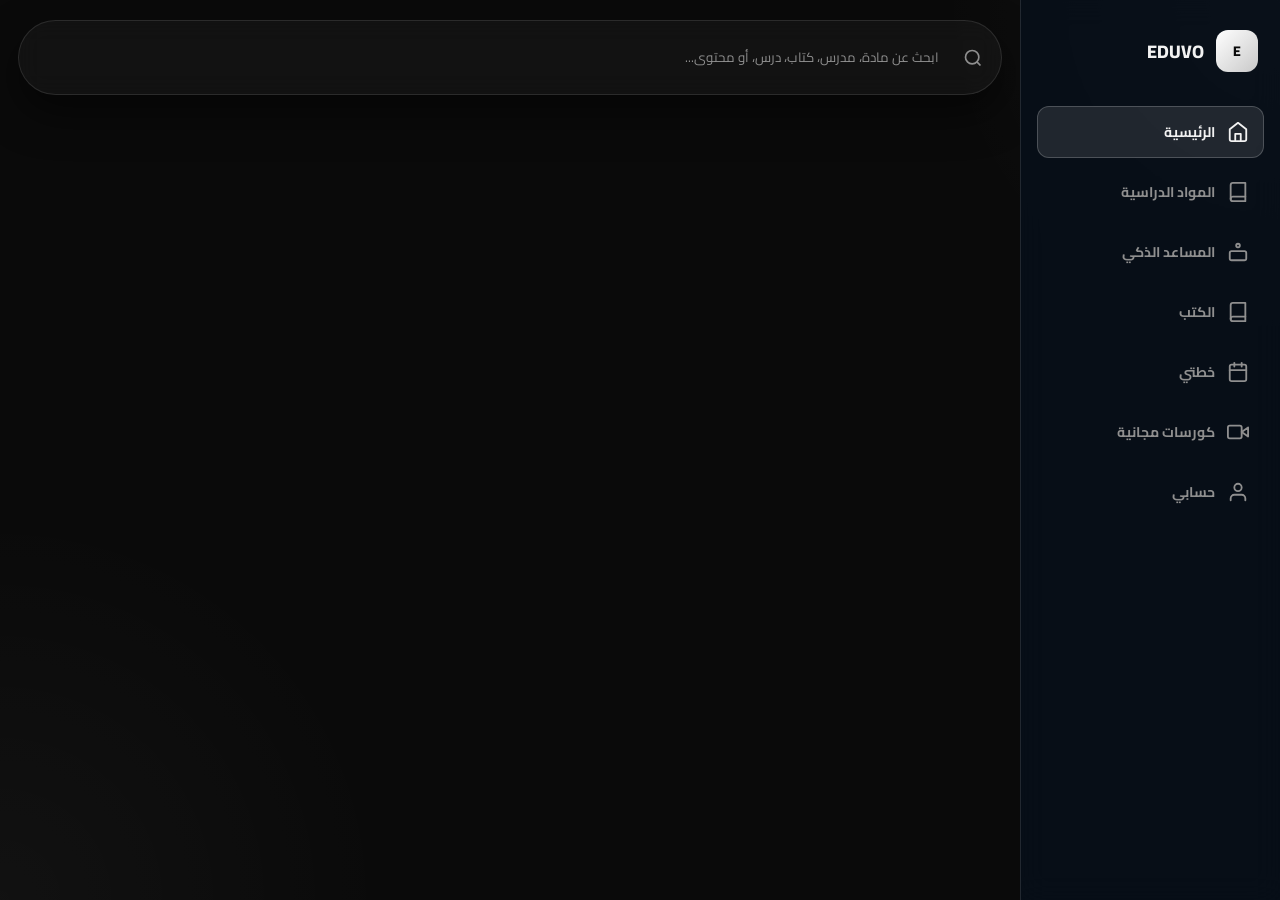
==== commit 71bc2a1b: "Add files via upload" ====
--- a/index.html
+++ b/index.html
@@ -23,7 +23,7 @@
     <aside class="sidebar" aria-label="قائمة جانبية">
       <div style="display:flex; align-items:center; justify-content:space-between; margin-bottom:18px; padding:8px 6px;">
         <div style="display:flex; align-items:center; gap:12px;">
-          <div style="width:42px; height:42px; display:flex; align-items:center; justify-content:center; border-radius:12px; background:linear-gradient(135deg, var(--accent), var(--accent-2)); font-weight:800; color:#fff;">E</div>
+          <div style="width:42px; height:42px; display:flex; align-items:center; justify-content:center; border-radius:12px; background:linear-gradient(135deg, var(--accent), var(--accent-2)); font-weight:800; color:var(--on-accent);">E</div>
           <div style="font-size:1.3rem; font-weight:800;">EDUVO</div>
         </div>
         <button type="button" id="sidebar-close-btn" onclick="closeMobileSidebar()" style="display:none; background:none; border:none; color:var(--muted); font-size:1.3rem; cursor:pointer;">✕</button>
--- a/css/styles.css
+++ b/css/styles.css
@@ -0,0 +1,899 @@
+:root {
+      --bg: #0a0a0a;
+      --bg-soft: #111111;
+      --bg-card: rgba(255, 255, 255, 0.035);
+      --bg-card-strong: rgba(20, 20, 20, 0.97);
+      --bg-input: rgba(255, 255, 255, 0.05);
+      --text: #f2f2f2;
+      --muted: #8f8f8f;
+      --border: rgba(255,255,255,0.11);
+      --on-accent: #0a0a0a;
+      --accent: #ffffff;
+      --accent-2: #c9c9c9;
+      --gold: #ffffff;
+      --danger: #e5484d;
+      --success: #3ecf8e;
+      --shadow: 0 18px 40px rgba(0,0,0,0.5);
+      --sidebar-width: 260px;
+    }
+
+    body.light-theme {
+      --bg: #fafafa;
+      --bg-soft: #ffffff;
+      --bg-card: rgba(255,255,255,0.85);
+      --bg-card-strong: rgba(255,255,255,0.97);
+      --bg-input: #f0f0f0;
+      --text: #111111;
+      --muted: #6b6b6b;
+      --border: rgba(17, 17, 17, 0.10);
+      --on-accent: #ffffff;
+      --accent: #111111;
+      --accent-2: #3a3a3a;
+      --gold: #111111;
+      --danger: #d33a3a;
+      --success: #1f9d63;
+      --shadow: 0 16px 34px rgba(0, 0, 0, 0.08);
+    }
+
+    * { box-sizing: border-box; margin: 0; padding: 0; font-family: 'Cairo', sans-serif; }
+
+    html {
+      font-size: 14px; /* تصغير عام لكل الخطوط في الموقع (كل الأحجام مبنية بـ rem) */
+    }
+
+    html, body {
+      width: 100%;
+      min-height: 100%;
+      background:
+        radial-gradient(circle at top right, rgba(255, 255, 255, 0.04), transparent 22%),
+        radial-gradient(circle at bottom left, rgba(255, 255, 255, 0.03), transparent 25%),
+        var(--bg);
+      color: var(--text);
+      direction: rtl;
+      overflow-x: hidden;
+    }
+
+    body {
+      -webkit-tap-highlight-color: transparent;
+    }
+
+    #app-shell {
+      display: flex;
+      width: 100vw;
+      min-height: 100vh;
+      background: transparent;
+    }
+
+    .sidebar {
+      width: var(--sidebar-width);
+      background: rgba(7, 16, 29, 0.7);
+      border-left: 1px solid var(--border);
+      backdrop-filter: blur(14px);
+      -webkit-backdrop-filter: blur(14px);
+      padding: 22px 16px;
+      display: flex;
+      flex-direction: column;
+      gap: 8px;
+    }
+
+    body.light-theme .sidebar {
+      background: rgba(255,255,255,0.72);
+    }
+
+    .main-content {
+      flex: 1;
+      position: relative;
+      overflow-y: auto;
+      padding: 20px 18px 110px;
+      background: transparent;
+    }
+
+    .screen {
+      display: none;
+      max-width: 1100px;
+      margin: 0 auto;
+      min-height: 100%;
+    }
+
+    .screen.active {
+      display: block;
+      animation: screenFadeIn 0.25s ease;
+    }
+
+    @keyframes screenFadeIn {
+      from { opacity: 0; transform: translateY(6px); }
+      to { opacity: 1; transform: translateY(0); }
+    }
+
+    @keyframes fadeInUp {
+      from { opacity: 0; transform: translateY(10px); }
+      to { opacity: 1; transform: translateY(0); }
+    }
+
+    .fade-in-up {
+      animation: fadeInUp 0.3s ease both;
+    }
+
+    /* على الموبايل: إلغاء التأخير المتتابع بين الكروت (بيبطّئ الأجهزة الأضعف)، والاكتفاء بظهور سريع وموحّد */
+    @media (max-width: 980px) {
+      .fade-in-up {
+        animation-duration: 0.2s;
+        animation-delay: 0s !important;
+      }
+    }
+
+    /* احترام إعداد "تقليل الحركة" في نظام تشغيل الطالب */
+    @media (prefers-reduced-motion: reduce) {
+      .fade-in-up, .screen.active, .glass-card, .sidebar, .subject-card, .teacher-card {
+        animation: none !important;
+        transition: none !important;
+      }
+    }
+
+    .glass-card {
+      background: var(--bg-card);
+      border: 1px solid var(--border);
+      backdrop-filter: blur(12px);
+      -webkit-backdrop-filter: blur(12px);
+      border-radius: 16px;
+      padding: 16px 18px;
+      box-shadow: var(--shadow);
+      margin-bottom: 14px;
+      transition: transform 0.25s ease, box-shadow 0.25s ease, border-color 0.25s ease;
+    }
+
+    .glass-card:hover {
+      transform: translateY(-3px);
+      border-color: rgba(255,255,255,0.25);
+      box-shadow: 0 12px 30px rgba(0,0,0,0.25);
+    }
+
+    button, .btn-primary, .btn-secondary, .btn-social {
+      transition: transform 0.15s ease, opacity 0.15s ease, filter 0.15s ease;
+    }
+
+    button:active, .btn-primary:active, .btn-secondary:active, .btn-social:active {
+      transform: scale(0.97);
+    }
+
+    .header {
+      display: flex;
+      justify-content: space-between;
+      align-items: center;
+      margin-bottom: 18px;
+      padding-top: 4px;
+    }
+
+    .header h2, .header h1 { color: var(--text); font-size: 1.35rem; font-weight: 800; }
+    .glass-card h3 { color: var(--text); font-size: 1.02rem; }
+    .glass-card h4 { color: var(--text); font-size: 0.95rem; }
+
+    .sidebar-item, .nav-item {
+      display: flex;
+      align-items: center;
+      gap: 12px;
+      color: var(--muted);
+      background: transparent;
+      border: 1px solid transparent;
+      border-radius: 12px;
+      padding: 12px 14px;
+      cursor: pointer;
+      transition: 0.3s ease;
+      font-weight: 700;
+    }
+
+    .sidebar-item.active, .nav-item.active {
+      background: rgba(255, 255, 255, 0.1);
+      color: var(--text);
+      border-color: rgba(255, 255, 255, 0.2);
+    }
+
+    .svg-icon {
+      width: 22px;
+      height: 22px;
+      stroke: currentColor;
+      fill: none;
+      stroke-width: 2;
+      stroke-linecap: round;
+      stroke-linejoin: round;
+    }
+
+    .input-control, select, input {
+      width: 100%;
+      border: 1px solid var(--border);
+      border-radius: 12px;
+      background: var(--bg-input);
+      padding: 12px 14px;
+      color: var(--text);
+      outline: none;
+      font-size: 0.96rem;
+      transition: 0.2s ease;
+    }
+
+    .input-control:focus, select:focus, input:focus {
+      border-color: rgba(255, 255, 255, 0.35);
+      box-shadow: 0 0 0 3px rgba(255,255,255,0.10);
+    }
+
+    .input-group {
+      margin-bottom: 14px;
+    }
+
+    .input-group label {
+      display: block;
+      margin-bottom: 8px;
+      color: var(--muted);
+      font-weight: 700;
+      font-size: 0.82rem;
+    }
+
+    .btn-primary, .btn-secondary {
+      display: inline-flex;
+      justify-content: center;
+      align-items: center;
+      width: 100%;
+      border: none;
+      border-radius: 14px;
+      cursor: pointer;
+      font-weight: 800;
+      padding: 14px 18px;
+      transition: transform 0.2s ease, opacity 0.2s ease;
+    }
+
+    .btn-primary {
+      color: var(--on-accent);
+      background: linear-gradient(135deg, var(--accent), var(--accent-2));
+      box-shadow: 0 12px 30px rgba(255,255,255,0.28);
+    }
+
+    .btn-primary:hover, .btn-secondary:hover { transform: translateY(-1px); }
+
+    .btn-secondary {
+      color: var(--text);
+      background: transparent;
+      border: 1px solid var(--border);
+    }
+
+    .auth-form { display: none; }
+    .auth-form.active { display: block; }
+    .auth-tab.active {
+      background: linear-gradient(135deg, rgba(255,255,255,0.2), rgba(255,255,255,0.12));
+      border-color: rgba(255,255,255,0.2);
+      color: var(--text);
+    }
+
+    .social-divider {
+      display: flex;
+      align-items: center;
+      gap: 12px;
+      margin: 18px 0 14px;
+      color: var(--muted);
+      font-size: 0.8rem;
+      font-weight: 700;
+    }
+
+    .social-divider::before, .social-divider::after {
+      content: "";
+      flex: 1;
+      height: 1px;
+      background: var(--border);
+    }
+
+    .social-buttons {
+      display: grid;
+      grid-template-columns: repeat(2, minmax(0, 1fr));
+      gap: 10px;
+    }
+
+    .btn-social {
+      display: flex;
+      align-items: center;
+      justify-content: center;
+      gap: 9px;
+      border-radius: 12px;
+      border: 1px solid var(--border);
+      background: var(--bg-input);
+      color: var(--text);
+      padding: 12px 10px;
+      font-weight: 700;
+      font-size: 0.9rem;
+      cursor: pointer;
+      transition: transform 0.2s ease, border-color 0.2s ease;
+    }
+
+    .btn-social:hover {
+      transform: translateY(-1px);
+      border-color: rgba(255,255,255,0.22);
+    }
+
+    .btn-social svg { width: 19px; height: 19px; flex-shrink: 0; }
+
+    .grid-2 {
+      display: grid;
+      grid-template-columns: repeat(2, minmax(0, 1fr));
+      gap: 16px;
+    }
+
+    .subject-card {
+      background: var(--bg-card);
+      border: 1px solid var(--border);
+      border-radius: 18px;
+      padding: 18px;
+      cursor: pointer;
+      transition: transform 0.2s ease, border-color 0.2s ease;
+      box-shadow: var(--shadow);
+    }
+
+    .subject-card:hover {
+      transform: translateY(-2px);
+      border-color: rgba(255,255,255,0.24);
+    }
+
+    .subject-details-panel {
+      display: flex;
+      flex-direction: column;
+      gap: 18px;
+    }
+
+    .subject-feature {
+      display: flex;
+      gap: 16px;
+      padding: 18px;
+      border-radius: 18px;
+      background: rgba(255,255,255,0.08);
+      border: 1px solid rgba(255,255,255,0.18);
+    }
+
+    .subject-feature-icon {
+      width: 58px;
+      height: 58px;
+      border-radius: 16px;
+      background: linear-gradient(135deg, var(--accent), var(--accent-2));
+      display: flex;
+      align-items: center;
+      justify-content: center;
+      font-size: 1.8rem;
+      flex-shrink: 0;
+    }
+
+    .teacher-grid {
+      display: grid;
+      grid-template-columns: repeat(2, minmax(0, 1fr));
+      gap: 14px;
+    }
+
+    .teacher-card {
+      background: rgba(255,255,255,0.02);
+      border: 1px solid var(--border);
+      border-radius: 14px;
+      padding: 14px;
+    }
+
+    .teacher-head {
+      display: flex;
+      gap: 12px;
+      align-items: center;
+      margin-bottom: 10px;
+    }
+
+    .teacher-photo {
+      width: 58px;
+      height: 58px;
+      border-radius: 50%;
+      object-fit: cover;
+      border: 2px solid rgba(255,255,255,0.22);
+    }
+
+    .teacher-name {
+      font-weight: 800;
+      margin-bottom: 4px;
+    }
+
+    .teacher-meta {
+      display: flex;
+      justify-content: space-between;
+      font-size: 0.72rem;
+      color: var(--muted);
+    }
+
+    .teacher-card p {
+      color: var(--muted);
+      line-height: 1.7;
+      margin-bottom: 8px;
+    }
+
+    .teacher-cta {
+      display: inline-flex;
+      justify-content: center;
+      align-items: center;
+      text-decoration: none;
+      width: 100%;
+      background: linear-gradient(135deg, var(--accent), var(--accent-2));
+      color: var(--on-accent);
+      border-radius: 10px;
+      padding: 10px 12px;
+      font-weight: 700;
+    }
+
+    .mobile-menu-btn-placeholder { display: none; }
+
+    #mobile-menu-btn {
+      display: none;
+      align-items: center;
+      justify-content: center;
+      width: 42px;
+      height: 42px;
+      flex-shrink: 0;
+      border-radius: 12px;
+      border: 1px solid var(--border);
+      background: var(--bg-card);
+      color: var(--text);
+      cursor: pointer;
+    }
+
+    #mobile-menu-btn svg { width: 20px; height: 20px; }
+
+    #sidebar-overlay {
+      display: none;
+      position: fixed;
+      inset: 0;
+      background: rgba(3,8,16,0.6);
+      z-index: 290;
+    }
+
+    #sidebar-overlay.open { display: block; }
+
+    .nav-item {
+      width: 25%;
+      height: 100%;
+      flex-direction: column;
+      justify-content: center;
+      gap: 4px;
+      font-size: 0.7rem;
+      border-radius: 14px;
+    }
+
+    .chat-container {
+      display: flex;
+      flex-direction: column;
+      gap: 10px;
+      min-height: 300px;
+      max-height: 48vh;
+      overflow-y: auto;
+      background: rgba(255,255,255,0.02);
+      border: 1px solid var(--border);
+      border-radius: 18px;
+      padding: 14px;
+      margin-bottom: 14px;
+    }
+
+    .chat-bubble {
+      max-width: 82%;
+      padding: 12px 16px;
+      border-radius: 15px;
+      line-height: 1.7;
+      font-size: 0.9rem;
+    }
+
+    .chat-ai {
+      align-self: flex-start;
+      background: var(--bg-card-strong);
+      border: 1px solid var(--border);
+      color: var(--text);
+    }
+
+    .chat-user {
+      align-self: flex-end;
+      background: linear-gradient(135deg, var(--accent), var(--accent-2));
+      color: var(--on-accent);
+    }
+
+    @media (max-width: 980px) {
+      .sidebar {
+        position: fixed;
+        top: 0;
+        right: 0;
+        height: 100vh;
+        width: 80%;
+        max-width: 300px;
+        z-index: 300;
+        transform: translateX(100%);
+        transition: transform 0.25s ease;
+        box-shadow: -14px 0 40px rgba(0,0,0,0.5);
+        backdrop-filter: none;
+        -webkit-backdrop-filter: none;
+        background: #0d0d0d;
+      }
+      .sidebar.mobile-open { transform: translateX(0); }
+      .main-content { padding-bottom: 30px; }
+      #mobile-menu-btn { display: flex; }
+      #sidebar-close-btn { display: block; }
+      .teacher-grid, .grid-2 { grid-template-columns: 1fr; }
+
+      /* بلور الزجاج تقيل على معالجات الموبايل الضعيفة، فبنستبدله بخلفية صلبة قريبة من نفس الشكل */
+      .glass-card, .global-search-wrap, .global-search-results, .modal-box {
+        backdrop-filter: none;
+        -webkit-backdrop-filter: none;
+        background: rgba(13, 22, 38, 0.97);
+      }
+      .modal-overlay { backdrop-filter: none; -webkit-backdrop-filter: none; }
+    }
+
+    @media (max-width: 560px) {
+      .glass-card { padding: 16px; }
+      .header h2 { font-size: 1.4rem; }
+      .subject-feature { flex-direction: column; }
+    }
+
+    /* ===== Global Search ===== */
+    #global-topbar {
+      max-width: 1100px;
+      margin: 0 auto 18px;
+      position: relative;
+      z-index: 40;
+    }
+
+    .global-search-wrap {
+      display: flex;
+      align-items: center;
+      gap: 10px;
+      background: var(--bg-card);
+      border: 1px solid var(--border);
+      backdrop-filter: blur(12px);
+      -webkit-backdrop-filter: blur(12px);
+      border-radius: 999px;
+      padding: 12px 18px;
+      box-shadow: var(--shadow);
+      transition: border-color 0.2s ease;
+    }
+
+    .global-search-wrap:focus-within {
+      border-color: rgba(255,255,255,0.4);
+    }
+
+    .global-search-wrap svg { width: 20px; height: 20px; color: var(--muted); flex-shrink: 0; }
+
+    #global-search-input {
+      flex: 1;
+      background: transparent;
+      border: none;
+      outline: none;
+      color: var(--text);
+      font-size: 0.95rem;
+      font-family: 'Cairo', sans-serif;
+    }
+
+    #global-search-input::placeholder { color: var(--muted); }
+
+    .global-search-results {
+      display: none;
+      position: absolute;
+      top: calc(100% + 8px);
+      right: 0;
+      left: 0;
+      background: var(--bg-card-strong);
+      border: 1px solid var(--border);
+      border-radius: 16px;
+      box-shadow: var(--shadow);
+      max-height: 60vh;
+      overflow-y: auto;
+      padding: 10px;
+      backdrop-filter: blur(14px);
+    }
+
+    .global-search-results.open { display: block; }
+
+    .search-group-label {
+      font-size: 0.75rem;
+      color: var(--accent-2);
+      font-weight: 800;
+      padding: 8px 10px 4px;
+    }
+
+    .search-result-item {
+      display: flex;
+      align-items: center;
+      gap: 10px;
+      padding: 10px;
+      border-radius: 10px;
+      cursor: pointer;
+      transition: background 0.15s ease;
+    }
+
+    .search-result-item:hover { background: rgba(255,255,255,0.08); }
+    .search-result-item .sr-icon { font-size: 1.3rem; flex-shrink: 0; }
+    .search-result-item .sr-label { font-weight: 700; font-size: 0.9rem; }
+    .search-result-item .sr-sub { font-size: 0.75rem; color: var(--muted); }
+    .search-empty-state { text-align: center; color: var(--muted); padding: 20px; font-size: 0.9rem; }
+
+    @media (max-width: 980px) {
+      #global-topbar { padding: 0 16px; margin-bottom: 14px; }
+    }
+
+    /* ===== Planner / خطتي ===== */
+    .progress-track {
+      height: 12px;
+      border-radius: 999px;
+      background: var(--bg-input);
+      overflow: hidden;
+    }
+
+    .progress-fill {
+      height: 100%;
+      background: linear-gradient(135deg, var(--accent), var(--accent-2));
+      transition: width 0.4s ease;
+      border-radius: 999px;
+    }
+
+    .goal-chip {
+      border: 1px solid var(--border);
+      background: var(--bg-input);
+      color: var(--text);
+      border-radius: 999px;
+      padding: 7px 16px;
+      font-size: 0.82rem;
+      font-weight: 700;
+      cursor: pointer;
+      transition: 0.2s ease;
+    }
+
+    .goal-chip.active {
+      background: linear-gradient(135deg, var(--accent), var(--accent-2));
+      border-color: transparent;
+      color: var(--on-accent);
+    }
+
+    .summary-tile {
+      background: rgba(255,255,255,0.03);
+      border: 1px solid var(--border);
+      border-radius: 14px;
+      padding: 14px;
+      text-align: center;
+    }
+
+    .summary-tile .st-num { font-size: 1.35rem; font-weight: 800; color: var(--accent-2); }
+    .summary-tile .st-label { font-size: 0.78rem; color: var(--muted); margin-top: 2px; }
+
+    .task-card {
+      background: rgba(255,255,255,0.02);
+      border: 1px solid var(--border);
+      border-right: 4px solid var(--accent-2);
+      border-radius: 14px;
+      padding: 16px;
+      margin-bottom: 12px;
+      display: flex;
+      justify-content: space-between;
+      align-items: center;
+      gap: 12px;
+      flex-wrap: wrap;
+    }
+
+    .task-card.done { border-right-color: #10b981; opacity: 0.7; }
+    .task-card .task-time { font-weight: 800; color: var(--accent-2); font-size: 0.85rem; min-width: 60px; }
+    .task-card .task-title { font-weight: 800; margin: 4px 0 2px; }
+    .task-card .task-meta { font-size: 0.78rem; color: var(--muted); }
+    .task-actions { display: flex; gap: 8px; align-items: center; flex-wrap: wrap; }
+
+    .icon-btn {
+      background: none;
+      border: 1px solid var(--border);
+      color: var(--muted);
+      border-radius: 8px;
+      padding: 6px 9px;
+      cursor: pointer;
+      font-size: 0.85rem;
+    }
+    .icon-btn:hover { color: var(--text); border-color: rgba(255,255,255,0.3); }
+
+    .streak-flame { font-size: 2.2rem; }
+
+    /* ===== Modals ===== */
+    .modal-overlay {
+      display: none;
+      position: fixed;
+      inset: 0;
+      background: rgba(3,8,16,0.72);
+      backdrop-filter: blur(4px);
+      z-index: 200;
+      align-items: center;
+      justify-content: center;
+      padding: 16px;
+    }
+
+    .modal-overlay.open { display: flex; }
+
+    .modal-box {
+      background: var(--bg-card-strong);
+      border: 1px solid var(--border);
+      border-radius: 20px;
+      padding: 24px;
+      width: 100%;
+      max-width: 460px;
+      max-height: 90vh;
+      overflow-y: auto;
+      box-shadow: var(--shadow);
+      animation: fadeInUp 0.25s ease;
+    }
+
+    .modal-close-btn {
+      background: none;
+      border: none;
+      color: var(--muted);
+      font-size: 1.2rem;
+      cursor: pointer;
+    }
+
+    .timer-box { text-align: center; }
+
+    .timer-display {
+      font-size: 3.4rem;
+      font-weight: 800;
+      font-variant-numeric: tabular-nums;
+      background: linear-gradient(135deg, var(--accent), var(--accent-2));
+      -webkit-background-clip: text;
+      background-clip: text;
+      color: transparent;
+      letter-spacing: 2px;
+    }
+
+    /* ===== Free Courses ===== */
+    .course-card {
+      background: var(--bg-card);
+      border: 1px solid var(--border);
+      border-radius: 18px;
+      overflow: hidden;
+      box-shadow: var(--shadow);
+      transition: transform 0.2s ease;
+    }
+    .course-card:hover { transform: translateY(-3px); }
+
+    .course-thumb {
+      width: 100%;
+      height: 150px;
+      object-fit: cover;
+      background: var(--bg-input);
+      display: block;
+    }
+
+    .course-body { padding: 14px; }
+    .course-title { font-weight: 800; margin-bottom: 4px; }
+    .course-meta { font-size: 0.78rem; color: var(--accent-2); font-weight: 700; margin-bottom: 6px; }
+    .course-desc { font-size: 0.82rem; color: var(--muted); line-height: 1.6; margin-bottom: 10px; min-height: 38px; }
+
+    .course-status-badge {
+      display: inline-block;
+      font-size: 0.7rem;
+      font-weight: 700;
+      padding: 3px 10px;
+      border-radius: 999px;
+      background: rgba(255,255,255,0.06);
+      color: var(--muted);
+      margin-bottom: 8px;
+    }
+    .course-status-badge.watching { color: var(--accent-2); background: rgba(255,255,255,0.12); }
+    .course-status-badge.watched { color: #10b981; background: rgba(16,185,129,0.12); }
+
+    .lecture-player-chrome {
+      background: #000;
+      border-radius: 16px;
+      overflow: hidden;
+      border: 1px solid var(--border);
+      position: relative;
+    }
+
+    .lecture-player-chrome iframe {
+      width: 100%;
+      aspect-ratio: 16 / 9;
+      border: none;
+      display: block;
+    }
+
+    /* ===== شاشة تسجيل الدخول / إنشاء الحساب — تصميم منظم بعمودين ===== */
+    .auth-shell {
+      display: grid;
+      grid-template-columns: 1.05fr 1fr;
+      max-width: 980px;
+      margin: 32px auto;
+      min-height: 560px;
+      background: var(--bg-card);
+      border: 1px solid var(--border);
+      border-radius: 24px;
+      overflow: hidden;
+      box-shadow: var(--shadow);
+    }
+
+    .auth-brand-panel {
+      background:
+        radial-gradient(circle at 30% 20%, rgba(255,255,255,0.05), transparent 55%),
+        rgba(255,255,255,0.02);
+      border-left: 1px solid var(--border);
+      padding: 48px 40px;
+      display: flex;
+      flex-direction: column;
+      justify-content: center;
+    }
+
+    .auth-brand-icon {
+      width: 64px;
+      height: 64px;
+      display: flex;
+      align-items: center;
+      justify-content: center;
+      border-radius: 18px;
+      background: linear-gradient(135deg, rgba(255,255,255,0.14), rgba(255,255,255,0.05));
+      border: 1px solid var(--border);
+      font-size: 2rem;
+      margin-bottom: 20px;
+    }
+
+    .auth-brand-panel h1 {
+      font-size: 1.9rem;
+      font-weight: 800;
+      margin-bottom: 8px;
+      letter-spacing: 0.5px;
+    }
+
+    .auth-brand-panel > p {
+      color: var(--muted);
+      font-size: 0.92rem;
+      margin-bottom: 30px;
+      line-height: 1.7;
+    }
+
+    .auth-feature-list {
+      display: flex;
+      flex-direction: column;
+      gap: 14px;
+    }
+
+    .auth-feature-item {
+      display: flex;
+      align-items: center;
+      gap: 12px;
+      font-size: 0.88rem;
+    }
+
+    .auth-feature-item .afi-icon {
+      width: 34px;
+      height: 34px;
+      flex-shrink: 0;
+      border-radius: 10px;
+      background: rgba(255,255,255,0.06);
+      border: 1px solid var(--border);
+      display: flex;
+      align-items: center;
+      justify-content: center;
+      font-size: 1rem;
+    }
+
+    .auth-form-panel {
+      padding: 44px 40px;
+      display: flex;
+      flex-direction: column;
+      justify-content: center;
+    }
+
+    .auth-form-panel h2 {
+      font-size: 1.3rem;
+      font-weight: 800;
+      margin-bottom: 22px;
+      text-align: center;
+    }
+
+    @media (max-width: 860px) {
+      .auth-shell {
+        grid-template-columns: 1fr;
+        max-width: 460px;
+        margin: 16px auto;
+      }
+      .auth-brand-panel {
+        border-left: none;
+        border-bottom: 1px solid var(--border);
+        padding: 32px 28px 26px;
+        text-align: center;
+        align-items: center;
+      }
+      .auth-brand-icon { margin: 0 auto 16px; }
+      .auth-feature-list { display: none; }
+      .auth-form-panel { padding: 28px 26px 34px; }
+    }
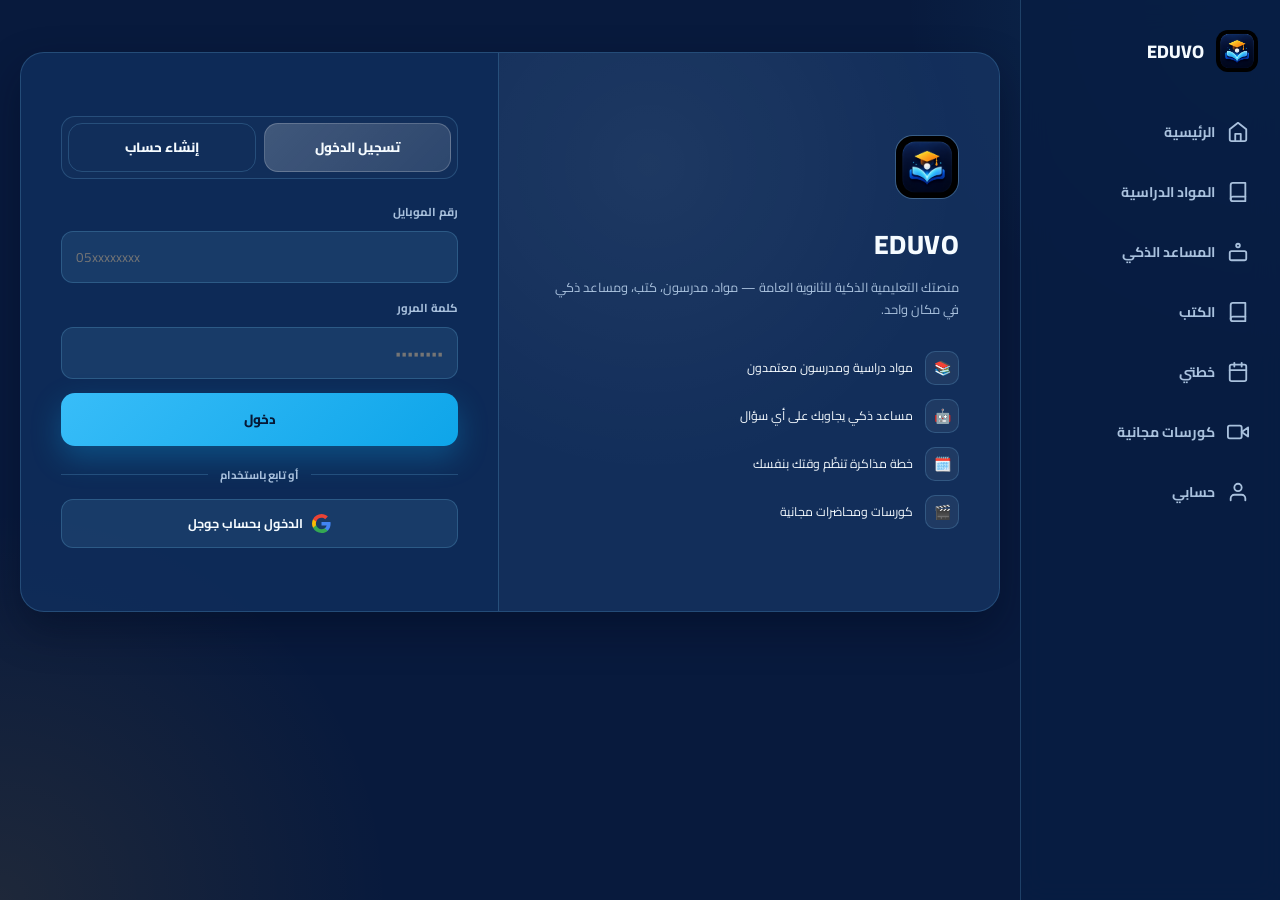
==== commit 49506220: "Update HTML header and icon references" ====
--- a/index.html
+++ b/index.html
@@ -1,4 +1,4 @@
-﻿<!DOCTYPE html>
+<!DOCTYPE html>
 <html lang="ar" dir="rtl">
 <head>
   <meta charset="UTF-8" />
@@ -6,12 +6,12 @@
   <title>EDUVO | منصة تعليمية ذكية</title>
 
   <link rel="manifest" href="manifest.json" />
-  <meta name="theme-color" content="#0b1629" />
+  <meta name="theme-color" content="#081a3d" />
   <meta name="apple-mobile-web-app-capable" content="yes" />
   <meta name="apple-mobile-web-app-status-bar-style" content="black-translucent" />
   <meta name="apple-mobile-web-app-title" content="EDUVO" />
-  <link rel="icon" type="image/png" sizes="192x192" href="icons/icon-192.png" />
-  <link rel="apple-touch-icon" href="icons/icon-192.png" />
+  <link rel="icon" type="image/png" sizes="512x512" href="icons/icon-512.png" />
+  <link rel="apple-touch-icon" href="icons/icon-512.png" />
 
   <link rel="preconnect" href="https://fonts.googleapis.com" />
   <link rel="preconnect" href="https://fonts.gstatic.com" crossorigin />
@@ -23,7 +23,7 @@
     <aside class="sidebar" aria-label="قائمة جانبية">
       <div style="display:flex; align-items:center; justify-content:space-between; margin-bottom:18px; padding:8px 6px;">
         <div style="display:flex; align-items:center; gap:12px;">
-          <div style="width:42px; height:42px; display:flex; align-items:center; justify-content:center; border-radius:12px; background:linear-gradient(135deg, var(--accent), var(--accent-2)); font-weight:800; color:var(--on-accent);">E</div>
+          <img src="icons/icon-512.png" alt="شعار EDUVO" style="width:42px; height:42px; display:block; border-radius:12px; object-fit:cover;" />
           <div style="font-size:1.3rem; font-weight:800;">EDUVO</div>
         </div>
         <button type="button" id="sidebar-close-btn" onclick="closeMobileSidebar()" style="display:none; background:none; border:none; color:var(--muted); font-size:1.3rem; cursor:pointer;">✕</button>
--- a/css/styles.css
+++ b/css/styles.css
@@ -1,38 +1,38 @@
 :root {
-      --bg: #0a0a0a;
-      --bg-soft: #111111;
-      --bg-card: rgba(255, 255, 255, 0.035);
-      --bg-card-strong: rgba(20, 20, 20, 0.97);
-      --bg-input: rgba(255, 255, 255, 0.05);
-      --text: #f2f2f2;
-      --muted: #8f8f8f;
-      --border: rgba(255,255,255,0.11);
-      --on-accent: #0a0a0a;
-      --accent: #ffffff;
-      --accent-2: #c9c9c9;
-      --gold: #ffffff;
+      --bg: #081a3d;
+      --bg-soft: #0d2855;
+      --bg-card: rgba(17, 48, 96, 0.76);
+      --bg-card-strong: rgba(11, 36, 77, 0.98);
+      --bg-input: rgba(125, 211, 252, 0.10);
+      --text: #f5fbff;
+      --muted: #a9c1dd;
+      --border: rgba(125, 211, 252, 0.20);
+      --on-accent: #061936;
+      --accent: #38bdf8;
+      --accent-2: #0ea5e9;
+      --gold: #ffb31a;
       --danger: #e5484d;
       --success: #3ecf8e;
-      --shadow: 0 18px 40px rgba(0,0,0,0.5);
+      --shadow: 0 18px 40px rgba(1, 10, 31, 0.42);
       --sidebar-width: 260px;
     }
 
     body.light-theme {
-      --bg: #fafafa;
+      --bg: #f3f8ff;
       --bg-soft: #ffffff;
-      --bg-card: rgba(255,255,255,0.85);
+      --bg-card: rgba(255,255,255,0.94);
       --bg-card-strong: rgba(255,255,255,0.97);
-      --bg-input: #f0f0f0;
-      --text: #111111;
-      --muted: #6b6b6b;
-      --border: rgba(17, 17, 17, 0.10);
+      --bg-input: #eaf4ff;
+      --text: #0b2855;
+      --muted: #5e7694;
+      --border: rgba(14, 77, 146, 0.15);
       --on-accent: #ffffff;
-      --accent: #111111;
-      --accent-2: #3a3a3a;
-      --gold: #111111;
+      --accent: #087fc4;
+      --accent-2: #075caa;
+      --gold: #c97800;
       --danger: #d33a3a;
       --success: #1f9d63;
-      --shadow: 0 16px 34px rgba(0, 0, 0, 0.08);
+      --shadow: 0 16px 34px rgba(18, 67, 116, 0.13);
     }
 
     * { box-sizing: border-box; margin: 0; padding: 0; font-family: 'Cairo', sans-serif; }
@@ -43,14 +43,14 @@
 
     html, body {
       width: 100%;
-      min-height: 100%;
+      height: 100%;
       background:
-        radial-gradient(circle at top right, rgba(255, 255, 255, 0.04), transparent 22%),
-        radial-gradient(circle at bottom left, rgba(255, 255, 255, 0.03), transparent 25%),
+        radial-gradient(circle at top right, rgba(56, 189, 248, 0.13), transparent 24%),
+        radial-gradient(circle at bottom left, rgba(255, 179, 26, 0.09), transparent 25%),
         var(--bg);
       color: var(--text);
       direction: rtl;
-      overflow-x: hidden;
+      overflow: hidden;
     }
 
     body {
@@ -60,13 +60,16 @@
     #app-shell {
       display: flex;
       width: 100vw;
-      min-height: 100vh;
+      height: 100vh;
       background: transparent;
+      overflow: hidden;
     }
 
     .sidebar {
       width: var(--sidebar-width);
-      background: rgba(7, 16, 29, 0.7);
+      height: 100vh;
+      overflow-y: auto;
+      background: rgba(7, 29, 67, 0.88);
       border-left: 1px solid var(--border);
       backdrop-filter: blur(14px);
       -webkit-backdrop-filter: blur(14px);
@@ -144,8 +147,8 @@
 
     .glass-card:hover {
       transform: translateY(-3px);
-      border-color: rgba(255,255,255,0.25);
-      box-shadow: 0 12px 30px rgba(0,0,0,0.25);
+      border-color: rgba(56, 189, 248, 0.45);
+      box-shadow: 0 12px 30px rgba(1, 10, 31, 0.30);
     }
 
     button, .btn-primary, .btn-secondary, .btn-social {
@@ -183,9 +186,9 @@
     }
 
     .sidebar-item.active, .nav-item.active {
-      background: rgba(255, 255, 255, 0.1);
+      background: rgba(56, 189, 248, 0.15);
       color: var(--text);
-      border-color: rgba(255, 255, 255, 0.2);
+      border-color: rgba(56, 189, 248, 0.38);
     }
 
     .svg-icon {
@@ -211,8 +214,8 @@
     }
 
     .input-control:focus, select:focus, input:focus {
-      border-color: rgba(255, 255, 255, 0.35);
-      box-shadow: 0 0 0 3px rgba(255,255,255,0.10);
+      border-color: rgba(56, 189, 248, 0.70);
+      box-shadow: 0 0 0 3px rgba(56, 189, 248, 0.15);
     }
 
     .input-group {
@@ -243,7 +246,7 @@
     .btn-primary {
       color: var(--on-accent);
       background: linear-gradient(135deg, var(--accent), var(--accent-2));
-      box-shadow: 0 12px 30px rgba(255,255,255,0.28);
+      box-shadow: 0 12px 30px rgba(14, 165, 233, 0.30);
     }
 
     .btn-primary:hover, .btn-secondary:hover { transform: translateY(-1px); }
@@ -303,7 +306,7 @@
 
     .btn-social:hover {
       transform: translateY(-1px);
-      border-color: rgba(255,255,255,0.22);
+      border-color: rgba(53, 208, 189, 0.36);
     }
 
     .btn-social svg { width: 19px; height: 19px; flex-shrink: 0; }
@@ -326,7 +329,7 @@
 
     .subject-card:hover {
       transform: translateY(-2px);
-      border-color: rgba(255,255,255,0.24);
+      border-color: rgba(53, 208, 189, 0.38);
     }
 
     .subject-details-panel {
@@ -340,8 +343,8 @@
       gap: 16px;
       padding: 18px;
       border-radius: 18px;
-      background: rgba(255,255,255,0.08);
-      border: 1px solid rgba(255,255,255,0.18);
+      background: rgba(53, 208, 189, 0.10);
+      border: 1px solid rgba(53, 208, 189, 0.24);
     }
 
     .subject-feature-icon {
@@ -381,7 +384,7 @@
       height: 58px;
       border-radius: 50%;
       object-fit: cover;
-      border: 2px solid rgba(255,255,255,0.22);
+      border: 2px solid rgba(53, 208, 189, 0.34);
     }
 
     .teacher-name {
@@ -548,7 +551,7 @@
     }
 
     .global-search-wrap:focus-within {
-      border-color: rgba(255,255,255,0.4);
+      border-color: rgba(53, 208, 189, 0.68);
     }
 
     .global-search-wrap svg { width: 20px; height: 20px; color: var(--muted); flex-shrink: 0; }
@@ -600,7 +603,7 @@
       transition: background 0.15s ease;
     }
 
-    .search-result-item:hover { background: rgba(255,255,255,0.08); }
+    .search-result-item:hover { background: rgba(53, 208, 189, 0.11); }
     .search-result-item .sr-icon { font-size: 1.3rem; flex-shrink: 0; }
     .search-result-item .sr-label { font-weight: 700; font-size: 0.9rem; }
     .search-result-item .sr-sub { font-size: 0.75rem; color: var(--muted); }
@@ -644,7 +647,7 @@
     }
 
     .summary-tile {
-      background: rgba(255,255,255,0.03);
+      background: rgba(53, 208, 189, 0.055);
       border: 1px solid var(--border);
       border-radius: 14px;
       padding: 14px;
@@ -655,7 +658,7 @@
     .summary-tile .st-label { font-size: 0.78rem; color: var(--muted); margin-top: 2px; }
 
     .task-card {
-      background: rgba(255,255,255,0.02);
+      background: rgba(255,255,255,0.035);
       border: 1px solid var(--border);
       border-right: 4px solid var(--accent-2);
       border-radius: 14px;
@@ -824,6 +827,7 @@
       border: 1px solid var(--border);
       font-size: 2rem;
       margin-bottom: 20px;
+      object-fit: cover;
     }
 
     .auth-brand-panel h1 {
